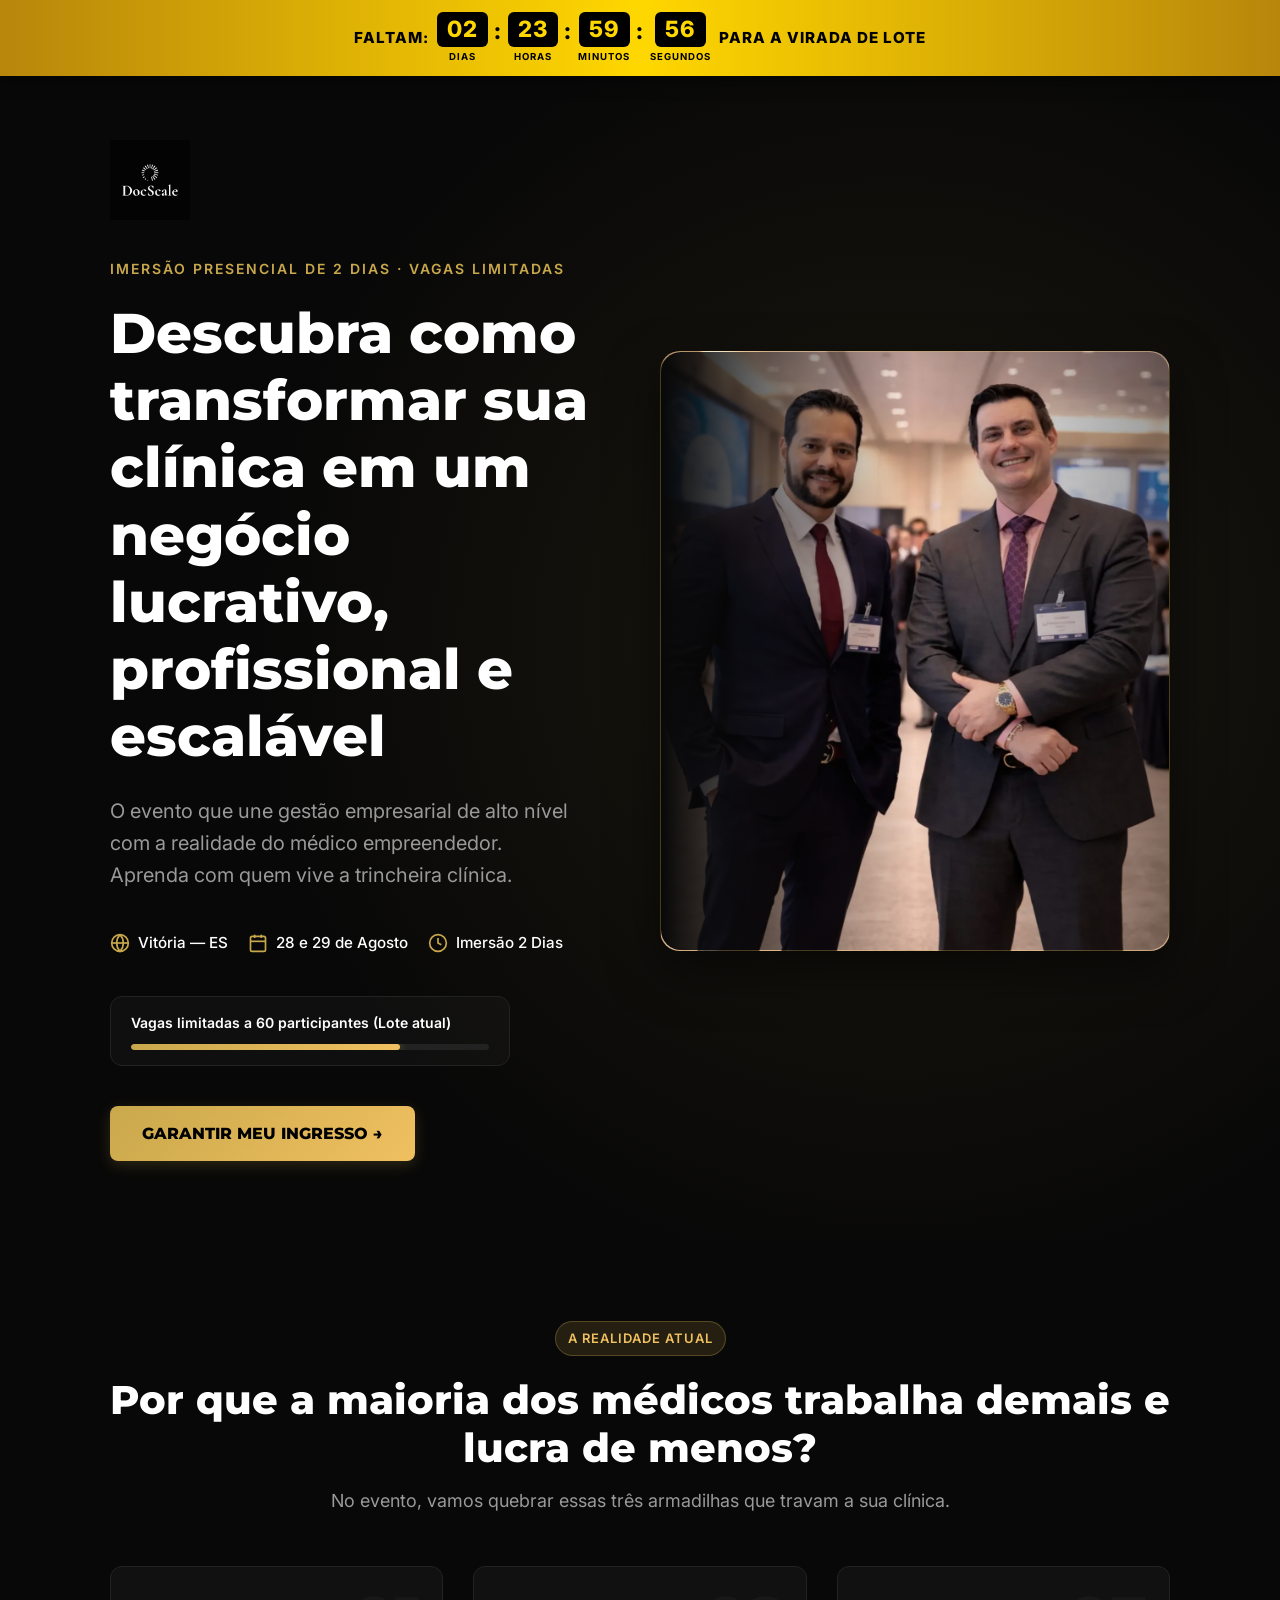
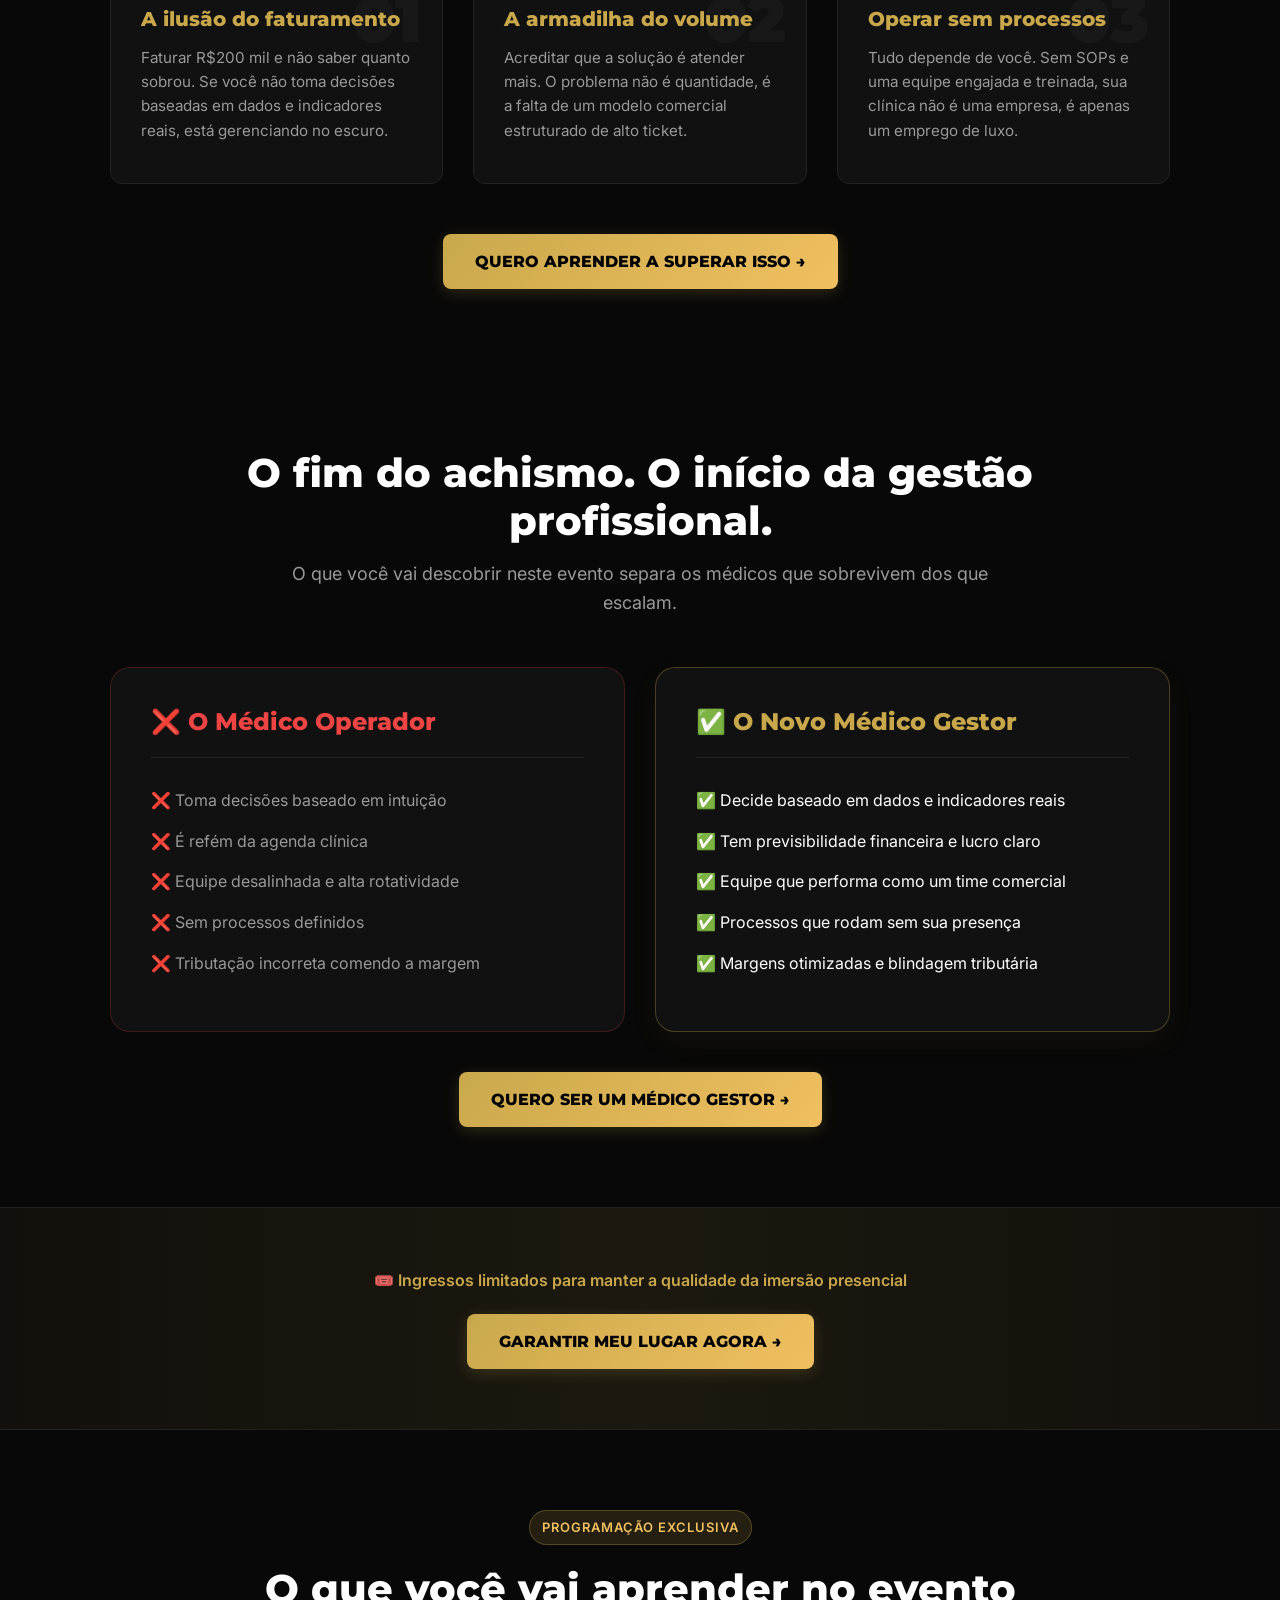
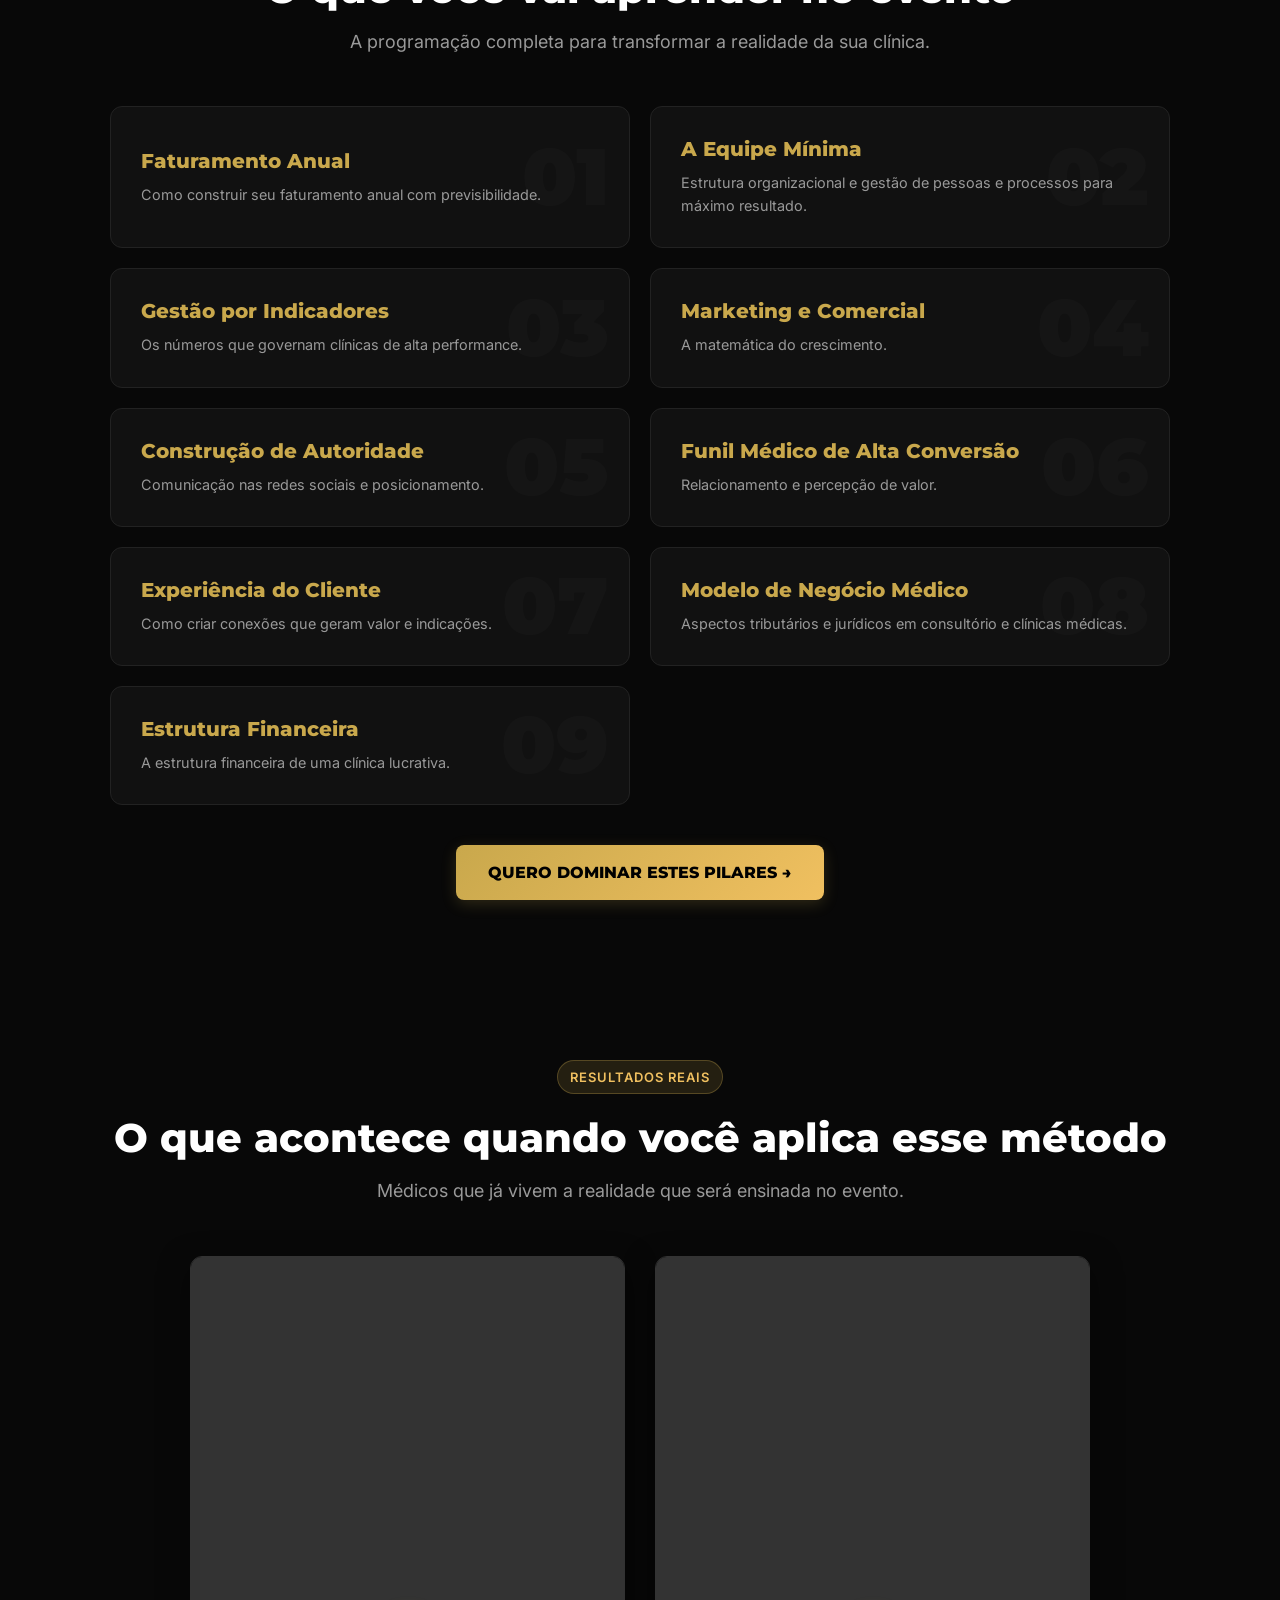
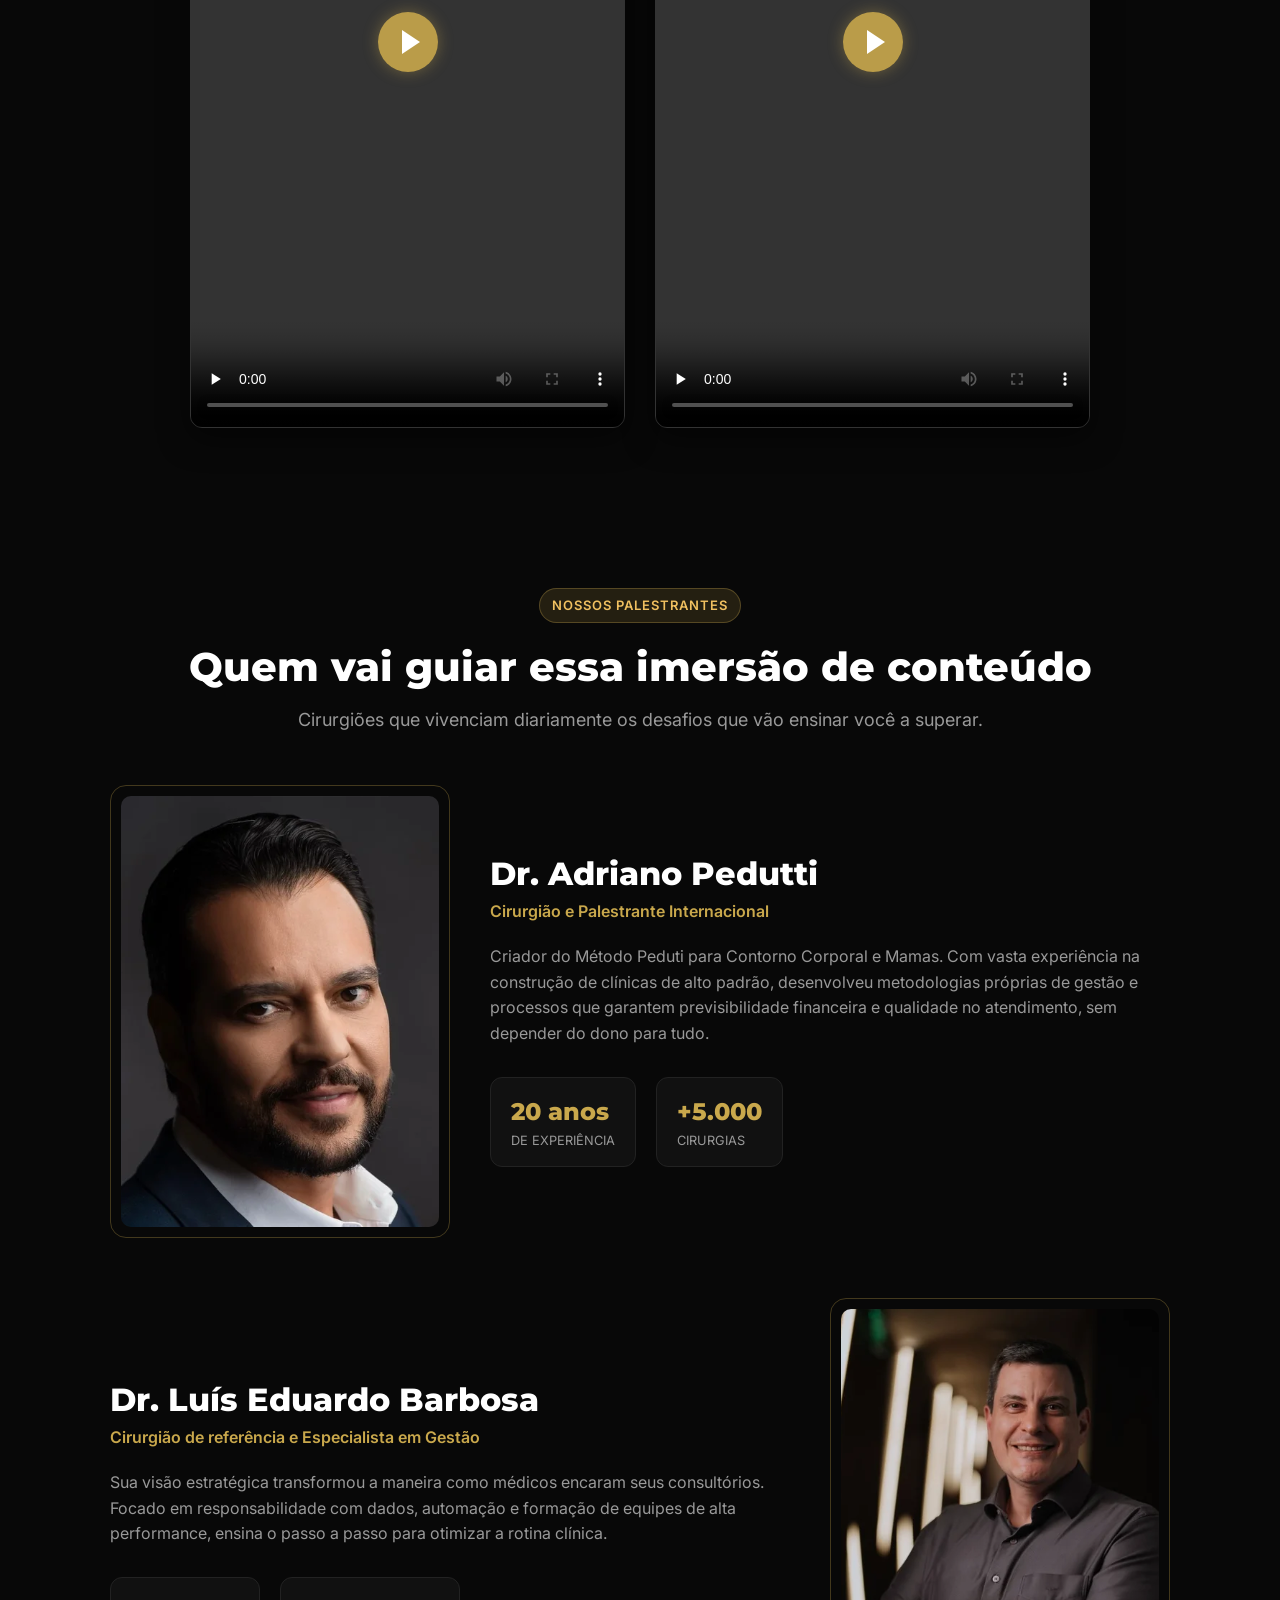
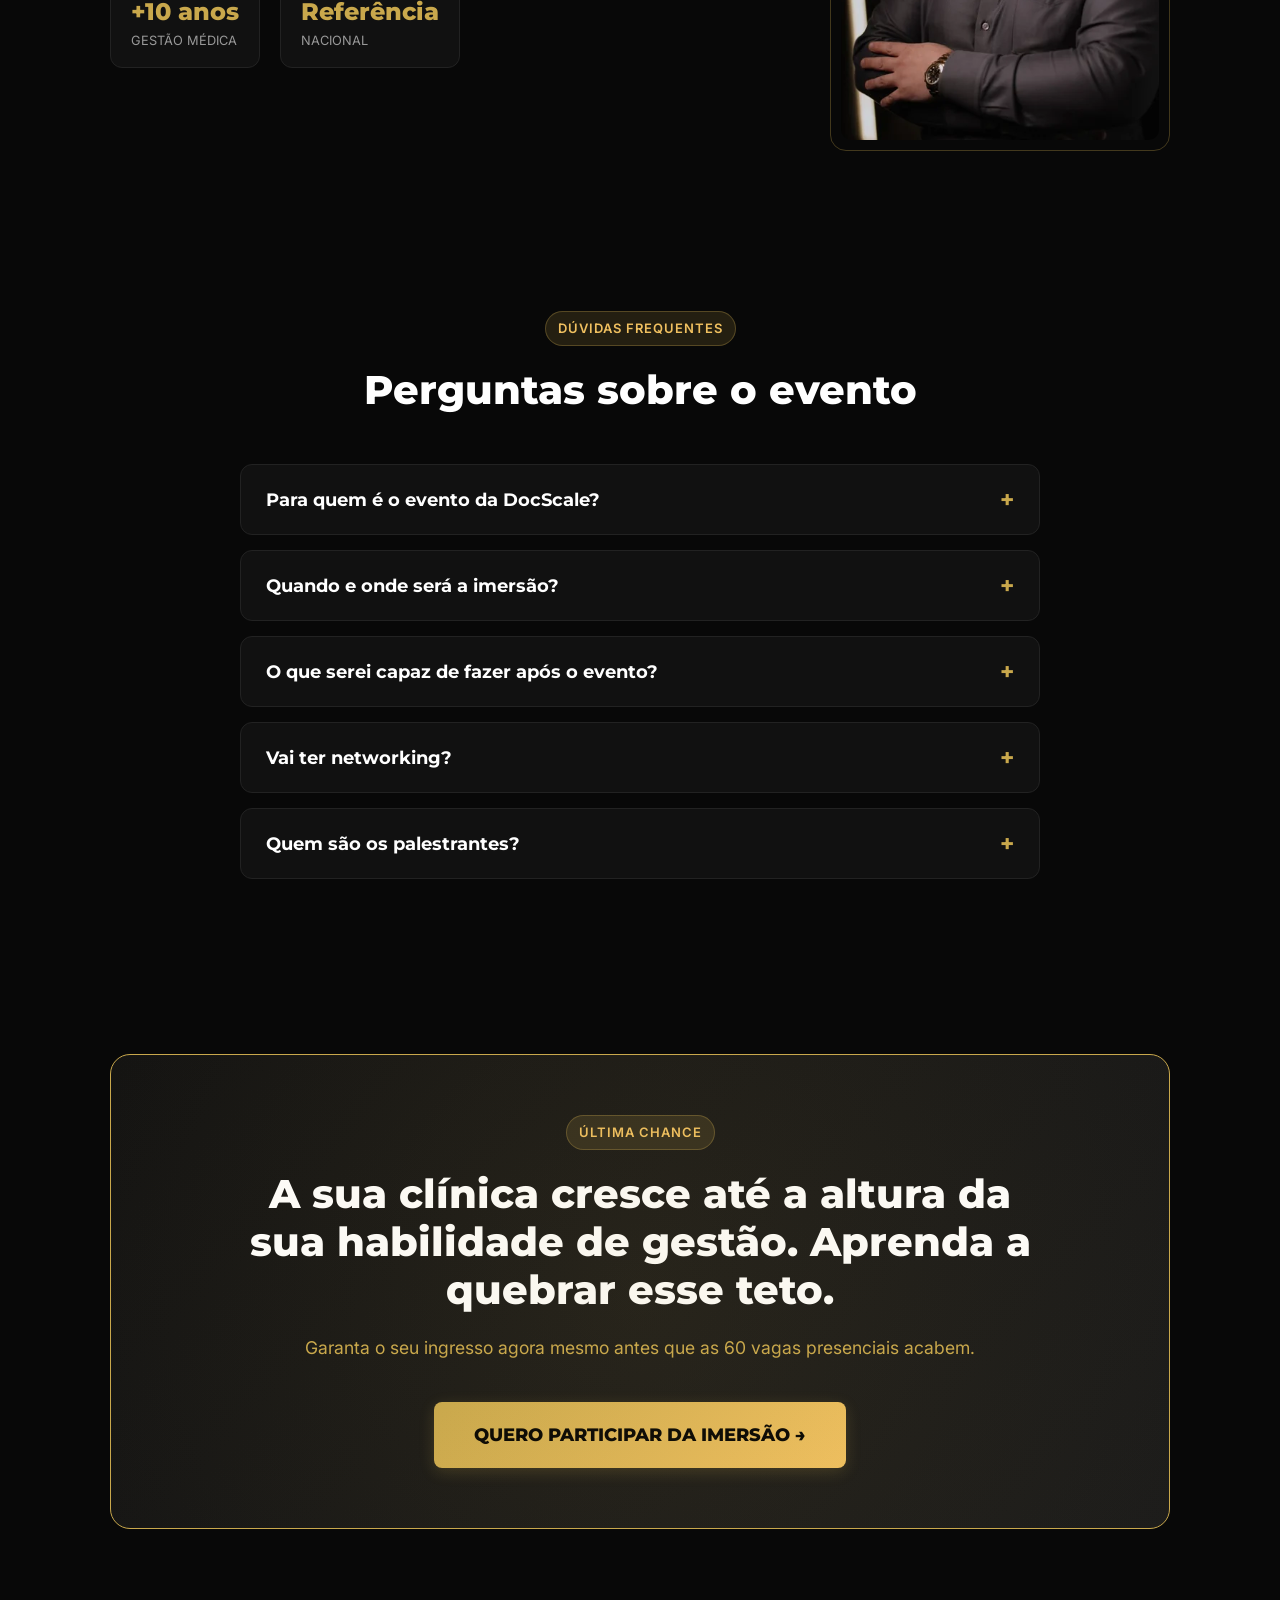
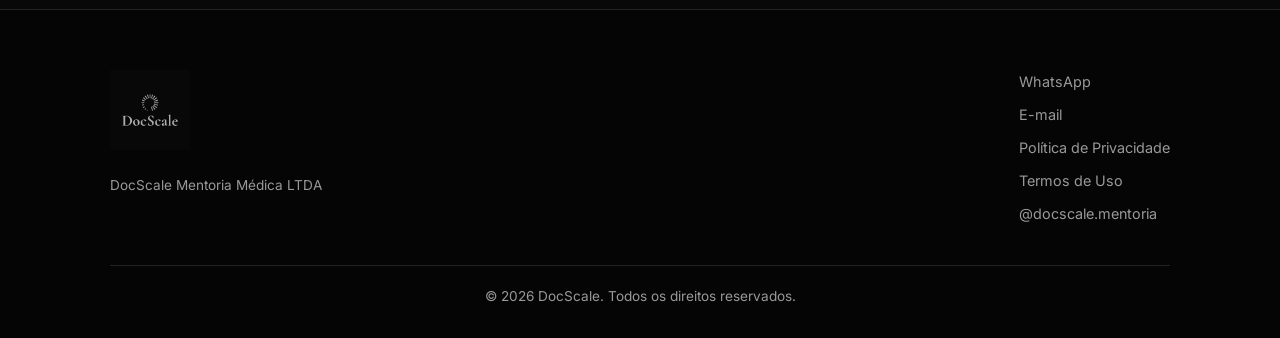
==== index.html @ 78078115 "perf: otimizacoes de performance PageSpeed (WebP, inline critical CSS, lazy loading GTM/Pixel, compo" ====
<!DOCTYPE html>
<html lang="pt-BR">
<head>
    <meta charset="UTF-8">
    <meta name="viewport" content="width=device-width, initial-scale=1.0">
    <title>DocScale | O Novo Médico Gestor</title>
    <meta name="description" content="Imersão Presencial de 2 Dias para Médicos em Vitória-ES. Transforme sua clínica em um negócio lucrativo, profissional e escalável.">
    
    <!-- Preconnect to Font Servers -->
    <link rel="preconnect" href="https://fonts.googleapis.com">
    <link rel="preconnect" href="https://fonts.gstatic.com" crossorigin>
    
    <!-- Async Google Fonts Loading -->
    <link rel="preload" href="https://fonts.googleapis.com/css2?family=Inter:wght@400;500;600&family=Montserrat:wght@700;800;900&display=swap" as="style" onload="this.onload=null;this.rel='stylesheet'">
    <noscript>
        <link href="https://fonts.googleapis.com/css2?family=Inter:wght@400;500;600&family=Montserrat:wght@700;800;900&display=swap" rel="stylesheet">
    </noscript>

    <!-- Inline Critical CSS (Above-the-Fold) -->
    <style id="critical-css">
    :root {
        --bg-dark: #080808;
        --bg-card: #111111;
        --gold-primary: #C9A84C;
        --gold-light: #F0C060;
        --gold-gradient: linear-gradient(135deg, #C9A84C 0%, #F0C060 100%);
        --gold-rgba-15: rgba(201, 168, 76, 0.15);
        --gold-rgba-30: rgba(201, 168, 76, 0.3);
        --text-white: #FFFFFF;
        --text-muted: #999999;
        --color-green: #22C55E;
        --color-red: #EF4444;
        --border-radius-btn: 8px;
        --border-radius-card: 12px;
        --border-radius-section: 20px;
        --font-heading: 'Montserrat', sans-serif;
        --font-body: 'Inter', sans-serif;
    }
    * {
        margin: 0;
        padding: 0;
        box-sizing: border-box;
    }
    html {
        scroll-behavior: smooth;
        font-size: 16px;
    }
    body {
        background-color: var(--bg-dark);
        color: var(--text-white);
        font-family: var(--font-body);
        line-height: 1.6;
        overflow-x: hidden;
        position: relative;
        padding-top: 40px;
    }
    .top-banner {
        position: fixed;
        top: 0;
        left: 0;
        width: 100%;
        background: linear-gradient(90deg, #b8860b, #ffd700, #b8860b);
        color: #000;
        padding: 12px 15px;
        font-size: 0.95rem;
        font-weight: 800;
        text-transform: uppercase;
        letter-spacing: 1px;
        z-index: 1000;
        box-shadow: 0 4px 15px rgba(0,0,0,0.5);
        display: flex;
        justify-content: center;
        align-items: center;
        gap: 8px;
    }
    .top-banner span.cd-colon {
        background: transparent;
        color: #000;
        padding: 0;
        font-size: 1.4rem;
        font-weight: 800;
        margin-bottom: 14px;
    }
    .countdown-blocks {
        display: flex;
        flex-direction: row;
        align-items: center;
        justify-content: center;
        gap: 6px;
    }
    .cd-block {
        display: flex;
        flex-direction: column;
        align-items: center;
    }
    .cd-number {
        background: #000;
        color: #ffd700;
        padding: 4px 10px;
        border-radius: 6px;
        font-size: 1.4rem;
        font-weight: 800;
        min-width: 45px;
        text-align: center;
        line-height: 1.2;
    }
    .cd-label {
        font-size: 0.6rem;
        font-weight: 700;
        color: #000;
        margin-top: 2px;
        text-transform: uppercase;
    }
    @media (max-width: 768px) {
        .top-banner {
            flex-direction: row;
            padding: 6px 10px;
            gap: 8px;
        }
        .top-banner .banner-text {
            font-size: 0.75rem;
        }
        .countdown-blocks {
            gap: 4px;
        }
        .cd-number {
            font-size: 1rem;
            padding: 2px 5px;
            min-width: 30px;
            border-radius: 4px;
        }
        .cd-label {
            font-size: 0.45rem;
            margin-top: 1px;
        }
        .top-banner span.cd-colon {
            font-size: 1rem;
            margin-bottom: 8px;
        }
    }
    h1, h2, h3, h4, h5, h6 {
        font-family: var(--font-heading);
        font-weight: 800;
        line-height: 1.2;
    }
    .container {
        max-width: 1100px;
        margin: 0 auto;
        padding: 0 20px;
    }
    section {
        padding: 80px 0;
    }
    @media (max-width: 768px) {
        section {
            padding: 60px 0;
        }
    }
    .cta-button {
        background: var(--gold-gradient);
        color: #000;
        font-family: var(--font-heading);
        font-weight: 800;
        text-transform: uppercase;
        padding: 18px 32px;
        border: none;
        border-radius: var(--border-radius-btn);
        font-size: 1rem;
        cursor: pointer;
        transition: transform 0.3s ease, box-shadow 0.3s ease;
        display: inline-block;
        text-decoration: none;
        box-shadow: 0 4px 15px rgba(201, 168, 76, 0.2);
    }
    .cta-button:hover {
        transform: translateY(-2px);
        box-shadow: 0 8px 25px rgba(201, 168, 76, 0.4);
    }
    .hero-section {
        min-height: 100vh;
        display: flex;
        align-items: center;
        position: relative;
        overflow: hidden;
        padding-top: 100px;
    }
    .hero-section::before {
        content: '';
        position: absolute;
        top: 0; left: 0; width: 100%; height: 100%;
        background: radial-gradient(circle at 70% 50%, rgba(201,168,76,0.1) 0%, transparent 60%);
        z-index: 1;
        pointer-events: none;
    }
    .hero-container {
        display: grid;
        grid-template-columns: 1fr 1fr;
        gap: 40px;
        align-items: center;
        position: relative;
        z-index: 2;
    }
    .logo-img {
        height: auto;
        max-height: 80px;
        width: auto;
        max-width: 250px;
        margin-bottom: 30px;
        mix-blend-mode: screen;
    }
    .eyebrow {
        color: var(--gold-primary);
        font-weight: 600;
        text-transform: uppercase;
        letter-spacing: 2px;
        font-size: 0.875rem;
        margin-bottom: 20px;
    }
    .headline {
        font-size: 3.5rem;
        margin-bottom: 25px;
    }
    .hero-content .subtitle {
        font-size: 1.25rem;
        color: var(--text-muted);
        margin-bottom: 40px;
        max-width: 90%;
    }
    .meta-items {
        display: flex;
        flex-wrap: wrap;
        gap: 20px;
        margin-bottom: 40px;
    }
    .meta-item {
        display: flex;
        align-items: center;
        gap: 8px;
        font-weight: 500;
        font-size: 0.95rem;
    }
    .meta-icon {
        width: 20px;
        height: 20px;
        color: var(--gold-primary);
    }
    .progress-container {
        background: rgba(255,255,255,0.03);
        border: 1px solid #222;
        padding: 15px 20px;
        border-radius: var(--border-radius-card);
        margin-bottom: 40px;
        max-width: 400px;
    }
    .progress-text {
        font-size: 0.875rem;
        font-weight: 600;
        margin-bottom: 10px;
    }
    .progress-bar-bg {
        background: #222;
        height: 6px;
        border-radius: 3px;
        overflow: hidden;
    }
    .progress-bar-fill {
        height: 100%;
        background: var(--gold-gradient);
        border-radius: 3px;
        box-shadow: 0 0 10px rgba(201,168,76,0.5);
        transform-origin: left;
        animation: fillProgress 1.5s cubic-bezier(0.1, 1, 0.1, 1) forwards;
    }
    @keyframes fillProgress {
        from { transform: scaleX(0); }
        to { transform: scaleX(1); }
    }
    .hero-image-area {
        background-position: center 10%;
        background-size: cover;
        background-repeat: no-repeat;
        border-radius: var(--border-radius-section);
        height: 600px;
        position: relative;
        border: 1px solid var(--gold-rgba-30);
        box-shadow: 0 20px 50px rgba(0,0,0,0.5);
    }
    @media (max-width: 768px) {
        .hero-image-area {
            background-image: url('hero-mobile.webp');
        }
    }
    @media (min-width: 769px) {
        .hero-image-area {
            background-image: url('hero-desktop.webp');
        }
    }
    .hero-image-area::after {
        content: '';
        position: absolute;
        inset: 0;
        background: linear-gradient(to right, var(--bg-dark) 0%, transparent 50%, rgba(0,0,0,0.4) 100%);
        border-radius: var(--border-radius-section);
    }
    @media (max-width: 992px) {
        .hero-container {
            grid-template-columns: 1fr;
        }
        .headline { font-size: 2.5rem; }
        .hero-image-area {
            height: 400px;
            order: -1;
            margin-bottom: 30px;
        }
        .hero-image-area::after {
            background: linear-gradient(to top, var(--bg-dark) 0%, transparent 100%);
        }
    }
    @media (max-width: 768px) {
        .hero-section {
            padding-top: 70px;
        }
        .headline { font-size: 2rem; }
        .hero-content .subtitle { font-size: 1.05rem; }
        .hero-image-area {
            height: 280px;
            margin-bottom: 20px;
        }
        .meta-items {
            flex-direction: column;
            gap: 12px;
            margin-bottom: 30px;
        }
    }
    </style>

    <!-- Async Non-Critical CSS Loading -->
    <link rel="preload" href="style.css?v=21" as="style" onload="this.onload=null;this.rel='stylesheet'">
    <noscript>
        <link rel="stylesheet" href="style.css?v=21">
    </noscript>

    <!-- Lazy Loaded Third-Party Analytics (GTM & Meta Pixel) -->
    <script>
    (function() {
        var initialized = false;
        function initAnalytics() {
            if (initialized) return;
            initialized = true;
            
            // Google Tag Manager
            (function(w,d,s,l,i){w[l]=w[l]||[];w[l].push({'gtm.start':
            new Date().getTime(),event:'gtm.js'});var f=d.getElementsByTagName(s)[0],
            j=d.createElement(s),dl=l!='dataLayer'?'&l='+l:'';j.async=true;j.src=
            'https://www.googletagmanager.com/gtm.js?id='+i+dl;f.parentNode.insertBefore(j,f);
            })(window,document,'script','dataLayer','GTM-WZ6P4TML');

            // Meta Pixel Code
            !function(f,b,e,v,n,t,s)
            {if(f.fbq)return;n=f.fbq=function(){n.callMethod?
            n.callMethod.apply(n,arguments):n.queue.push(arguments)};
            if(!f._fbq)f._fbq=n;n.push=n;n.loaded=!0;n.version='2.0';
            n.queue=[];t=b.createElement(e);t.async=!0;
            t.src=v;s=b.getElementsByTagName(e)[0];
            s.parentNode.insertBefore(t,s)}(window, document,'script',
            'https://connect.facebook.net/en_US/fbevents.js');
            fbq('init', '1120944751111227');
            fbq('track', 'PageView');
        }

        // Initialize GTM and Pixel after 2.5s or on first user interaction (scroll, click, touch, keydown, mousemove)
        var timer = setTimeout(initAnalytics, 2500);
        var triggerEvents = ['mouseover', 'keydown', 'touchstart', 'scroll', 'click'];
        triggerEvents.forEach(function(event) {
            window.addEventListener(event, function() {
                clearTimeout(timer);
                initAnalytics();
            }, { once: true, passive: true });
        });
    })();
    </script>
</head>
<body>
    <!-- Google Tag Manager (noscript) -->
    <noscript><iframe src="https://www.googletagmanager.com/ns.html?id=GTM-WZ6P4TML"
    height="0" width="0" style="display:none;visibility:hidden"></iframe></noscript>
    <!-- End Google Tag Manager (noscript) -->
    <!-- Top Countdown Banner -->
    <div class="top-banner" id="batch-countdown">
        <span class="banner-text">FALTAM:</span>
        <div class="countdown-blocks">
            <div class="cd-block">
                <div class="cd-number" id="cd-days">--</div>
                <div class="cd-label">DIAS</div>
            </div>
            <span class="cd-colon">:</span>
            <div class="cd-block">
                <div class="cd-number" id="cd-hours">--</div>
                <div class="cd-label">HORAS</div>
            </div>
            <span class="cd-colon">:</span>
            <div class="cd-block">
                <div class="cd-number" id="cd-minutes">--</div>
                <div class="cd-label">MINUTOS</div>
            </div>
            <span class="cd-colon">:</span>
            <div class="cd-block">
                <div class="cd-number" id="cd-seconds">--</div>
                <div class="cd-label">SEGUNDOS</div>
            </div>
        </div>
        <span class="banner-text">PARA A VIRADA DE LOTE</span>
    </div>



    <!-- Modal de Captura de Lead -->
    <div id="lead-modal" class="modal-overlay">
        <div class="modal-content">
            <button class="modal-close" aria-label="Fechar modal">&times;</button>
            <h3 class="modal-title">Garanta seu Ingresso</h3>
            <form id="lead-form" class="modal-form gtm-lead-form">
                <div class="form-group">
                    <input type="text" id="name" placeholder="Nome completo" required>
                </div>
                <div class="form-group">
                    <input type="email" id="email" placeholder="E-mail" required>
                </div>
                <div class="form-group">
                    <input type="tel" id="whatsapp" placeholder="WhatsApp" required>
                </div>
                <div class="form-group">
                    <input type="text" id="specialty" placeholder="Especialidade médica" required>
                </div>
                <div class="form-group">
                    <select id="revenue" required>
                        <option value="" disabled selected>Faturamento mensal da clínica</option>
                        <option value="Ate 50k">Até R$ 50.000</option>
                        <option value="50k a 100k">De R$ 50.000 a R$ 100.000</option>
                        <option value="100k a 200k">De R$ 100.000 a R$ 200.000</option>
                        <option value="Acima de 200k">Acima de R$ 200.000</option>
                    </select>
                </div>
                <button type="submit" class="cta-button submit-btn">CONCLUIR INSCRIÇÃO</button>
                <p class="privacy-text">🔒 Seus dados são protegidos</p>
            </form>
        </div>
    </div>

    <!-- SEÇÃO 1 — HERO -->
    <section class="hero-section">
        <div class="container hero-container">
            <div class="hero-content fade-up">
                <img src="logo.webp" alt="DocScale Logo" class="logo-img" width="250" height="80">
                <div class="eyebrow">Imersão Presencial de 2 Dias &middot; Vagas Limitadas</div>
                <h1 class="headline">Descubra como transformar sua clínica em um negócio lucrativo, profissional e escalável</h1>
                <p class="subtitle">O evento que une gestão empresarial de alto nível com a realidade do médico empreendedor. Aprenda com quem vive a trincheira clínica.</p>
                
                <div class="meta-items">
                    <div class="meta-item">
                        <svg class="meta-icon" viewBox="0 0 24 24" fill="none" stroke="currentColor" stroke-width="2"><circle cx="12" cy="12" r="10"/><path d="M12 2a14.5 14.5 0 0 0 0 20 14.5 14.5 0 0 0 0-20"/><path d="M2 12h20"/></svg>
                        Vitória — ES
                    </div>
                    <div class="meta-item">
                        <svg class="meta-icon" viewBox="0 0 24 24" fill="none" stroke="currentColor" stroke-width="2"><rect x="3" y="4" width="18" height="18" rx="2" ry="2"/><line x1="16" y1="2" x2="16" y2="6"/><line x1="8" y1="2" x2="8" y2="6"/><line x1="3" y1="10" x2="21" y2="10"/></svg>
                        28 e 29 de Agosto
                    </div>
                    <div class="meta-item">
                        <svg class="meta-icon" viewBox="0 0 24 24" fill="none" stroke="currentColor" stroke-width="2"><circle cx="12" cy="12" r="10"/><polyline points="12 6 12 12 16 14"/></svg>
                        Imersão 2 Dias
                    </div>
                </div>

                <div class="progress-container">
                    <div class="progress-text">Vagas limitadas a 60 participantes (Lote atual)</div>
                    <div class="progress-bar-bg">
                        <div class="progress-bar-fill" style="width: 75%;"></div>
                    </div>
                </div>

                <button class="cta-button open-modal">GARANTIR MEU INGRESSO &rarr;</button>
            </div>
            <div class="hero-image-area"></div>
        </div>
    </section>

    <!-- SEÇÃO 2 — O PROBLEMA -->
    <section class="problems-section">
        <div class="container fade-up">
            <div class="section-header">
                <span class="tag">A Realidade Atual</span>
                <h2 class="section-title">Por que a maioria dos médicos trabalha demais e lucra de menos?</h2>
                <p class="section-subtitle">No evento, vamos quebrar essas três armadilhas que travam a sua clínica.</p>
            </div>
            
            <div class="problems-grid">
                <div class="problem-card">
                    <div class="card-number">01</div>
                    <h3 class="card-title">A ilusão do faturamento</h3>
                    <p class="card-desc">Faturar R$200 mil e não saber quanto sobrou. Se você não toma decisões baseadas em dados e indicadores reais, está gerenciando no escuro.</p>
                </div>
                <div class="problem-card">
                    <div class="card-number">02</div>
                    <h3 class="card-title">A armadilha do volume</h3>
                    <p class="card-desc">Acreditar que a solução é atender mais. O problema não é quantidade, é a falta de um modelo comercial estruturado de alto ticket.</p>
                </div>
                <div class="problem-card">
                    <div class="card-number">03</div>
                    <h3 class="card-title">Operar sem processos</h3>
                    <p class="card-desc">Tudo depende de você. Sem SOPs e uma equipe engajada e treinada, sua clínica não é uma empresa, é apenas um emprego de luxo.</p>
                </div>
            </div>
            
            <div class="center-btn">
                <button class="cta-button open-modal">QUERO APRENDER A SUPERAR ISSO &rarr;</button>
            </div>
        </div>
    </section>

    <!-- SEÇÃO 3 — COMPARATIVO -->
    <section class="comparison-section">
        <div class="container fade-up">
            <div class="section-header">
                <h2 class="section-title">O fim do achismo. O início da gestão profissional.</h2>
                <p class="section-subtitle">O que você vai descobrir neste evento separa os médicos que sobrevivem dos que escalam.</p>
            </div>
            
            <div class="comparison-grid">
                <div class="comparison-col red-col">
                    <h3 class="col-title">❌ O Médico Operador</h3>
                    <ul class="col-list">
                        <li>❌ Toma decisões baseado em intuição</li>
                        <li>❌ É refém da agenda clínica</li>
                        <li>❌ Equipe desalinhada e alta rotatividade</li>
                        <li>❌ Sem processos definidos</li>
                        <li>❌ Tributação incorreta comendo a margem</li>
                    </ul>
                </div>
                
                <div class="comparison-col gold-col">
                    <h3 class="col-title">✅ O Novo Médico Gestor</h3>
                    <ul class="col-list">
                        <li>✅ Decide baseado em dados e indicadores reais</li>
                        <li>✅ Tem previsibilidade financeira e lucro claro</li>
                        <li>✅ Equipe que performa como um time comercial</li>
                        <li>✅ Processos que rodam sem sua presença</li>
                        <li>✅ Margens otimizadas e blindagem tributária</li>
                    </ul>
                </div>
            </div>
            
            <div class="center-btn mt-40">
                <button class="cta-button open-modal">QUERO SER UM MÉDICO GESTOR &rarr;</button>
            </div>
        </div>
    </section>

    <!-- CTA INTERMEDIÁRIO -->
    <section class="intermediate-cta">
        <div class="container text-center fade-up">
            <p class="cta-guarantee">🎟️ Ingressos limitados para manter a qualidade da imersão presencial</p>
            <button class="cta-button open-modal">GARANTIR MEU LUGAR AGORA &rarr;</button>
        </div>
    </section>

    <!-- SEÇÃO 4 — O QUE VOCÊ VAI APRENDER -->
    <section class="modules-section">
        <div class="container fade-up">
            <div class="section-header">
                <span class="tag">Programação Exclusiva</span>
                <h2 class="section-title">O que você vai aprender no evento</h2>
                <p class="section-subtitle">A programação completa para transformar a realidade da sua clínica.</p>
            </div>
            
            <div class="modules-grid">
                <div class="module-card">
                    <div class="mod-number">01</div>
                    <h3 class="mod-title">Faturamento Anual</h3>
                    <p class="mod-desc">Como construir seu faturamento anual com previsibilidade.</p>
                </div>
                <div class="module-card">
                    <div class="mod-number">02</div>
                    <h3 class="mod-title">A Equipe Mínima</h3>
                    <p class="mod-desc">Estrutura organizacional e gestão de pessoas e processos para máximo resultado.</p>
                </div>
                <div class="module-card">
                    <div class="mod-number">03</div>
                    <h3 class="mod-title">Gestão por Indicadores</h3>
                    <p class="mod-desc">Os números que governam clínicas de alta performance.</p>
                </div>
                <div class="module-card">
                    <div class="mod-number">04</div>
                    <h3 class="mod-title">Marketing e Comercial</h3>
                    <p class="mod-desc">A matemática do crescimento.</p>
                </div>
                <div class="module-card">
                    <div class="mod-number">05</div>
                    <h3 class="mod-title">Construção de Autoridade</h3>
                    <p class="mod-desc">Comunicação nas redes sociais e posicionamento.</p>
                </div>
                <div class="module-card">
                    <div class="mod-number">06</div>
                    <h3 class="mod-title">Funil Médico de Alta Conversão</h3>
                    <p class="mod-desc">Relacionamento e percepção de valor.</p>
                </div>
                <div class="module-card">
                    <div class="mod-number">07</div>
                    <h3 class="mod-title">Experiência do Cliente</h3>
                    <p class="mod-desc">Como criar conexões que geram valor e indicações.</p>
                </div>
                <div class="module-card">
                    <div class="mod-number">08</div>
                    <h3 class="mod-title">Modelo de Negócio Médico</h3>
                    <p class="mod-desc">Aspectos tributários e jurídicos em consultório e clínicas médicas.</p>
                </div>
                <div class="module-card">
                    <div class="mod-number">09</div>
                    <h3 class="mod-title">Estrutura Financeira</h3>
                    <p class="mod-desc">A estrutura financeira de uma clínica lucrativa.</p>
                </div>
            </div>
            
            <div class="center-btn mt-40">
                <button class="cta-button open-modal">QUERO DOMINAR ESTES PILARES &rarr;</button>
            </div>
        </div>
    </section>

    <!-- SEÇÃO 5 — PROVA SOCIAL -->
    <section class="testimonials" id="depoimentos">
        <div class="container">
            <div class="section-header">
                <span class="tag">Resultados Reais</span>
                <h2 class="section-title">O que acontece quando você aplica esse método</h2>
                <p class="section-subtitle">Médicos que já vivem a realidade que será ensinada no evento.</p>
            </div>
            
            <div class="testimonials-grid prints-grid">
                <div class="print-card">
                    <div class="video-wrapper">
                        <video src="depoimentos.MOV#t=0.001" controls playsinline preload="none" class="print-img video-test"></video>
                        <div class="custom-play-btn"><div class="play-icon"></div></div>
                    </div>
                </div>
                <div class="print-card">
                    <div class="video-wrapper">
                        <video src="depoimentos2.MOV#t=0.001" controls playsinline preload="none" class="print-img video-test"></video>
                        <div class="custom-play-btn"><div class="play-icon"></div></div>
                    </div>
                </div>
            </div>
        </div>
    </section>

    <!-- SEÇÃO 6 — SOBRE OS PALESTRANTES -->
    <section class="mentors-section">
        <div class="container fade-up">
            <div class="section-header">
                <span class="tag">Nossos Palestrantes</span>
                <h2 class="section-title">Quem vai guiar essa imersão de conteúdo</h2>
                <p class="section-subtitle">Cirurgiões que vivenciam diariamente os desafios que vão ensinar você a superar.</p>
            </div>
            
            <div class="mentors-container">
                <div class="mentor-row">
                    <div class="mentor-photo-wrapper">
                        <div class="mentor-photo photo-1"></div>
                    </div>
                    <div class="mentor-info">
                        <h3 class="mentor-name">Dr. Adriano Pedutti</h3>
                        <p class="mentor-title-role">Cirurgião e Palestrante Internacional</p>
                        <p class="mentor-bio">Criador do Método Peduti para Contorno Corporal e Mamas. Com vasta experiência na construção de clínicas de alto padrão, desenvolveu metodologias próprias de gestão e processos que garantem previsibilidade financeira e qualidade no atendimento, sem depender do dono para tudo.</p>
                        <div class="mentor-stats">
                            <div class="stat-card">
                                <span class="stat-val">20 anos</span>
                                <span class="stat-label">de Experiência</span>
                            </div>
                            <div class="stat-card">
                                <span class="stat-val">+5.000</span>
                                <span class="stat-label">Cirurgias</span>
                            </div>
                        </div>
                    </div>
                </div>

                <div class="mentor-row reverse-row">
                    <div class="mentor-photo-wrapper">
                        <div class="mentor-photo photo-2"></div>
                    </div>
                    <div class="mentor-info">
                        <h3 class="mentor-name">Dr. Luís Eduardo Barbosa</h3>
                        <p class="mentor-title-role">Cirurgião de referência e Especialista em Gestão</p>
                        <p class="mentor-bio">Sua visão estratégica transformou a maneira como médicos encaram seus consultórios. Focado em responsabilidade com dados, automação e formação de equipes de alta performance, ensina o passo a passo para otimizar a rotina clínica.</p>
                        <div class="mentor-stats">
                            <div class="stat-card">
                                <span class="stat-val">+10 anos</span>
                                <span class="stat-label">Gestão Médica</span>
                            </div>
                            <div class="stat-card">
                                <span class="stat-val">Referência</span>
                                <span class="stat-label">Nacional</span>
                            </div>
                        </div>
                    </div>
                </div>
            </div>
        </div>
    </section>

    <!-- SEÇÃO 7 — FAQ -->
    <section class="faq-section">
        <div class="container fade-up">
            <div class="section-header">
                <span class="tag">Dúvidas Frequentes</span>
                <h2 class="section-title">Perguntas sobre o evento</h2>
            </div>
            
            <div class="faq-accordion">
                <div class="faq-item">
                    <button class="faq-question">
                        Para quem é o evento da DocScale?
                        <span class="faq-icon">+</span>
                    </button>
                    <div class="faq-answer">
                        <p>Para médicos com 35+ anos que possuem consultório ou clínica própria e querem melhorar faturamento, aumentar ticket, ter mais tempo de qualidade e escalar.</p>
                    </div>
                </div>
                <div class="faq-item">
                    <button class="faq-question">
                        Quando e onde será a imersão?
                        <span class="faq-icon">+</span>
                    </button>
                    <div class="faq-answer">
                        <p>A imersão será realizada presencialmente nos dias 28 e 29 de Agosto de 2026 (sexta-feira e sábado), na cidade de Vitória — ES.</p>
                    </div>
                </div>
                <div class="faq-item">
                    <button class="faq-question">
                        O que serei capaz de fazer após o evento?
                        <span class="faq-icon">+</span>
                    </button>
                    <div class="faq-answer">
                        <p>Você entenderá como aplicar o foco em gestão completa, dominando os 5 pilares fundamentais (comercial, processos, pessoas, financeiro e tributário).</p>
                    </div>
                </div>
                <div class="faq-item">
                    <button class="faq-question">
                        Vai ter networking?
                        <span class="faq-icon">+</span>
                    </button>
                    <div class="faq-answer">
                        <p>Sim! "Comunidade como Força" é um dos nossos valores. Focamos em networking de alto nível, troca de experiências, união e suporte mútuo.</p>
                    </div>
                </div>
                <div class="faq-item">
                    <button class="faq-question">
                        Quem são os palestrantes?
                        <span class="faq-icon">+</span>
                    </button>
                    <div class="faq-answer">
                        <p>Dr. Adriano Pedutti e Dr. Luís Eduardo Barbosa, dois cirurgiões de referência nacional com clínicas consolidadas e muita experiência de trincheira.</p>
                    </div>
                </div>
            </div>
        </div>
    </section>

    <!-- SEÇÃO 8 — CTA FINAL -->
    <section class="final-cta-section">
        <div class="container fade-up">
            <div class="final-cta-card">
                <span class="tag">Última Chance</span>
                <h2 class="cta-title">A sua clínica cresce até a altura da sua habilidade de gestão. Aprenda a quebrar esse teto.</h2>
                <p class="cta-urgency">Garanta o seu ingresso agora mesmo antes que as 60 vagas presenciais acabem.</p>
                
                <button class="cta-button large-cta open-modal">QUERO PARTICIPAR DA IMERSÃO &rarr;</button>
            </div>
        </div>
    </section>

    <!-- SEÇÃO 9 — FOOTER -->
    <footer class="site-footer">
        <div class="container">
            <div class="footer-content">
                <div class="footer-brand">
                    <img src="logo.webp" alt="DocScale Logo" class="logo-img footer-logo" width="250" height="80">
                    <p class="company-data">DocScale Mentoria Médica LTDA</p>
                </div>
                <div class="footer-links">
                    <a href="https://wa.me/5511999999999" target="_blank">WhatsApp</a>
                    <a href="mailto:contato@docscale.com.br">E-mail</a>
                    <a href="#">Política de Privacidade</a>
                    <a href="#">Termos de Uso</a>
                    <a href="https://instagram.com/docscale.mentoria" target="_blank">@docscale.mentoria</a>
                </div>
            </div>
            
            <div class="footer-bottom">
                <p class="copyright">&copy; 2026 DocScale. Todos os direitos reservados.</p>
            </div>
        </div>
    </footer>

    <!-- Sticky CTA Mobile -->
    <div class="sticky-cta-mobile">
        <button class="cta-button open-modal">GARANTIR MEU INGRESSO</button>
    </div>

    <script src="script.js?v=21" defer></script>
</body>
</html>
---- style.css ----
:root {
    --bg-dark: #080808;
    --bg-card: #111111;
    --gold-primary: #C9A84C;
    --gold-light: #F0C060;
    --gold-gradient: linear-gradient(135deg, #C9A84C 0%, #F0C060 100%);
    --gold-rgba-15: rgba(201, 168, 76, 0.15);
    --gold-rgba-30: rgba(201, 168, 76, 0.3);
    --text-white: #FFFFFF;
    --text-muted: #999999;
    --color-green: #22C55E;
    --color-red: #EF4444;
    
    --border-radius-btn: 8px;
    --border-radius-card: 12px;
    --border-radius-section: 20px;
    
    --font-heading: 'Montserrat', sans-serif;
    --font-body: 'Inter', sans-serif;
}

* {
    margin: 0;
    padding: 0;
    box-sizing: border-box;
}

html {
    scroll-behavior: smooth;
    font-size: 16px;
}

body {
    background-color: var(--bg-dark);
    color: var(--text-white);
    font-family: var(--font-body);
    line-height: 1.6;
    overflow-x: hidden;
    position: relative;
    padding-top: 40px; /* Space for the top fixed banner */
}

/* ------------------------
   TOP BANNER
------------------------ */
.top-banner {
    position: fixed;
    top: 0;
    left: 0;
    width: 100%;
    background: linear-gradient(90deg, #b8860b, #ffd700, #b8860b);
    color: #000;
    padding: 12px 15px;
    font-size: 0.95rem;
    font-weight: 800;
    text-transform: uppercase;
    letter-spacing: 1px;
    z-index: 1000;
    box-shadow: 0 4px 15px rgba(0,0,0,0.5);
    display: flex;
    justify-content: center;
    align-items: center;
    gap: 8px;
}

.top-banner span.cd-colon {
    background: transparent;
    color: #000;
    padding: 0;
    font-size: 1.4rem;
    font-weight: 800;
    margin-bottom: 14px;
}

.countdown-blocks {
    display: flex;
    flex-direction: row;
    align-items: center;
    justify-content: center;
    gap: 6px;
}

.cd-block {
    display: flex;
    flex-direction: column;
    align-items: center;
}

.cd-number {
    background: #000;
    color: #ffd700;
    padding: 4px 10px;
    border-radius: 6px;
    font-size: 1.4rem;
    font-weight: 800;
    min-width: 45px;
    text-align: center;
    line-height: 1.2;
}

.cd-label {
    font-size: 0.6rem;
    font-weight: 700;
    color: #000;
    margin-top: 2px;
    text-transform: uppercase;
}

@media (max-width: 768px) {
    .top-banner {
        flex-direction: row;
        padding: 6px 10px;
        gap: 8px;
    }
    .top-banner .banner-text {
        font-size: 0.75rem;
    }
    .countdown-blocks {
        gap: 4px;
    }
    .cd-number {
        font-size: 1rem;
        padding: 2px 5px;
        min-width: 30px;
        border-radius: 4px;
    }
    .cd-label {
        font-size: 0.45rem;
        margin-top: 1px;
    }
    .top-banner span.cd-colon {
        font-size: 1rem;
        margin-bottom: 8px;
    }
}

h1, h2, h3, h4, h5, h6 {
    font-family: var(--font-heading);
    font-weight: 800;
    line-height: 1.2;
}

.container {
    max-width: 1100px;
    margin: 0 auto;
    padding: 0 20px;
}

section {
    padding: 80px 0;
}

@media (max-width: 768px) {
    section {
        padding: 60px 0;
    }
}

/* Typography & Utilities */
.text-center { text-align: center; }
.left-align { text-align: left; }
.mt-40 { margin-top: 40px; }

.tag {
    display: inline-block;
    background: var(--gold-rgba-15);
    border: 1px solid var(--gold-rgba-30);
    color: var(--gold-light);
    font-size: 13px;
    text-transform: uppercase;
    letter-spacing: 1px;
    padding: 6px 12px;
    border-radius: 20px;
    margin-bottom: 20px;
    font-weight: 600;
}

.section-title {
    font-size: 2.5rem;
    margin-bottom: 15px;
    color: var(--text-white);
}

.section-subtitle {
    font-size: 1.125rem;
    color: var(--text-muted);
    max-width: 700px;
    margin: 0 auto 50px;
}

.section-header {
    text-align: center;
    margin-bottom: 50px;
}

.section-header.left-align {
    text-align: left;
}

.section-header.left-align .section-subtitle {
    margin-left: 0;
}

@media (max-width: 768px) {
    .section-title {
        font-size: 2rem;
    }
}

/* Buttons */
.cta-button {
    background: var(--gold-gradient);
    color: #000;
    font-family: var(--font-heading);
    font-weight: 800;
    text-transform: uppercase;
    padding: 18px 32px;
    border: none;
    border-radius: var(--border-radius-btn);
    font-size: 1rem;
    cursor: pointer;
    transition: transform 0.3s ease, box-shadow 0.3s ease;
    display: inline-block;
    text-decoration: none;
    box-shadow: 0 4px 15px rgba(201, 168, 76, 0.2);
}

.cta-button:hover {
    transform: translateY(-2px);
    box-shadow: 0 8px 25px rgba(201, 168, 76, 0.4);
}

.large-cta {
    font-size: 1.125rem;
    padding: 22px 40px;
}

@media (max-width: 768px) {
    .large-cta {
        font-size: 1rem;
        padding: 18px 25px;
    }
}

.center-btn {
    text-align: center;
}

/* WhatsApp Flutuante */
.whatsapp-float {
    position: fixed;
    bottom: 30px;
    right: 30px;
    width: 60px;
    height: 60px;
    background-color: var(--color-green);
    color: white;
    border-radius: 50%;
    display: flex;
    align-items: center;
    justify-content: center;
    box-shadow: 0 4px 15px rgba(34, 197, 94, 0.4);
    z-index: 998;
    transition: transform 0.3s ease;
}

.whatsapp-float:hover {
    transform: scale(1.1);
}

.whatsapp-float svg {
    width: 32px;
    height: 32px;
}

/* Sticky CTA Mobile */
.sticky-cta-mobile {
    display: none;
    position: fixed;
    bottom: 0;
    left: 0;
    width: 100%;
    background: var(--bg-dark);
    padding: 15px 20px;
    border-top: 1px solid #222;
    z-index: 997;
}

.sticky-cta-mobile .cta-button {
    width: 100%;
    text-align: center;
    padding: 15px;
}

@media (max-width: 768px) {
    .sticky-cta-mobile {
        display: block;
    }
    .whatsapp-float {
        bottom: 90px;
        right: 20px;
    }
    body {
        padding-bottom: 70px;
    }
}

/* Modal */
.modal-overlay {
    position: fixed;
    top: 0;
    left: 0;
    width: 100%;
    height: 100%;
    background: rgba(0, 0, 0, 0.85);
    backdrop-filter: blur(5px);
    display: flex;
    align-items: center;
    justify-content: center;
    z-index: 1000;
    opacity: 0;
    visibility: hidden;
    transition: opacity 0.3s ease, visibility 0.3s ease;
}

.modal-overlay.active {
    opacity: 1;
    visibility: visible;
}

.modal-content {
    background: var(--bg-card);
    border: 1px solid var(--gold-rgba-30);
    border-radius: var(--border-radius-section);
    padding: 40px;
    width: 90%;
    max-width: 500px;
    position: relative;
    transform: translateY(20px);
    transition: transform 0.3s ease;
}

@media (max-width: 768px) {
    .modal-content {
        padding: 30px 20px;
    }
    .modal-title {
        font-size: 1.3rem;
    }
}

.modal-overlay.active .modal-content {
    transform: translateY(0);
}

.modal-close {
    position: absolute;
    top: 15px;
    right: 20px;
    background: none;
    border: none;
    color: var(--text-muted);
    font-size: 28px;
    cursor: pointer;
    transition: color 0.2s;
}

.modal-close:hover {
    color: var(--text-white);
}

.modal-title {
    font-size: 1.5rem;
    margin-bottom: 25px;
    text-align: center;
}

.form-group {
    margin-bottom: 15px;
}

.form-group input,
.form-group select {
    width: 100%;
    padding: 15px;
    background: #1a1a1a;
    border: 1px solid #333;
    border-radius: 8px;
    color: var(--text-white);
    font-family: var(--font-body);
    font-size: 1rem;
    transition: border-color 0.3s;
}

.form-group input:focus,
.form-group select:focus {
    outline: none;
    border-color: var(--gold-primary);
}

.form-group input.error,
.form-group select.error {
    border-color: var(--color-red);
}

.form-group select option {
    background: #1a1a1a;
    color: var(--text-white);
}

.submit-btn {
    width: 100%;
    margin-top: 10px;
}

.privacy-text {
    text-align: center;
    font-size: 0.875rem;
    color: var(--text-muted);
    margin-top: 15px;
}

/* Animations */
.fade-up {
    opacity: 0;
    transform: translateY(30px);
    transition: opacity 0.8s ease-out, transform 0.8s ease-out;
}

.fade-up.visible {
    opacity: 1;
    transform: translateY(0);
}

/* Hero Section */
.hero-section {
    min-height: 100vh;
    display: flex;
    align-items: center;
    position: relative;
    overflow: hidden;
    padding-top: 100px;
}

.hero-section::before {
    content: '';
    position: absolute;
    top: 0; left: 0; width: 100%; height: 100%;
    background: radial-gradient(circle at 70% 50%, rgba(201,168,76,0.1) 0%, transparent 60%);
    z-index: 1;
    pointer-events: none;
}

.hero-container {
    display: grid;
    grid-template-columns: 1fr 1fr;
    gap: 40px;
    align-items: center;
    position: relative;
    z-index: 2;
}

.logo-img {
    height: auto;
    max-height: 80px;
    width: auto;
    max-width: 250px;
    margin-bottom: 30px;
    mix-blend-mode: screen; /* Removes solid black background automatically */
}

.logo-dot {
    color: var(--gold-primary);
}

.eyebrow {
    color: var(--gold-primary);
    font-weight: 600;
    text-transform: uppercase;
    letter-spacing: 2px;
    font-size: 0.875rem;
    margin-bottom: 20px;
}

.headline {
    font-size: 3.5rem;
    margin-bottom: 25px;
}

.hero-content .subtitle {
    font-size: 1.25rem;
    color: var(--text-muted);
    margin-bottom: 40px;
    max-width: 90%;
}

.meta-items {
    display: flex;
    flex-wrap: wrap;
    gap: 20px;
    margin-bottom: 40px;
}

.meta-item {
    display: flex;
    align-items: center;
    gap: 8px;
    font-weight: 500;
    font-size: 0.95rem;
}

.meta-icon {
    width: 20px;
    height: 20px;
    color: var(--gold-primary);
}

.progress-container {
    background: rgba(255,255,255,0.03);
    border: 1px solid #222;
    padding: 15px 20px;
    border-radius: var(--border-radius-card);
    margin-bottom: 40px;
    max-width: 400px;
}

.progress-text {
    font-size: 0.875rem;
    font-weight: 600;
    margin-bottom: 10px;
}

.progress-bar-bg {
    background: #222;
    height: 6px;
    border-radius: 3px;
    overflow: hidden;
}

.progress-bar-fill {
    height: 100%;
    background: var(--gold-gradient);
    border-radius: 3px;
    box-shadow: 0 0 10px rgba(201,168,76,0.5);
    transform-origin: left;
    animation: fillProgress 1.5s cubic-bezier(0.1, 1, 0.1, 1) forwards;
}

@keyframes fillProgress {
    from { transform: scaleX(0); }
    to { transform: scaleX(1); }
}

.hero-image-area {
    background-position: center 10%;
    background-size: cover;
    background-repeat: no-repeat;
    border-radius: var(--border-radius-section);
    height: 600px;
    position: relative;
    border: 1px solid var(--gold-rgba-30);
    box-shadow: 0 20px 50px rgba(0,0,0,0.5);
}

@media (max-width: 768px) {
    .hero-image-area {
        background-image: url('hero-mobile.webp');
    }
}

@media (min-width: 769px) {
    .hero-image-area {
        background-image: url('hero-desktop.webp');
    }
}

.hero-image-area::after {
    content: '';
    position: absolute;
    inset: 0;
    background: linear-gradient(to right, var(--bg-dark) 0%, transparent 50%, rgba(0,0,0,0.4) 100%);
    border-radius: var(--border-radius-section);
}

@media (max-width: 992px) {
    .hero-container {
        grid-template-columns: 1fr;
    }
    .headline { font-size: 2.5rem; }
    .hero-image-area {
        height: 400px;
        order: -1;
        margin-bottom: 30px;
    }
    .hero-image-area::after {
        background: linear-gradient(to top, var(--bg-dark) 0%, transparent 100%);
    }
}

@media (max-width: 768px) {
    .hero-section {
        padding-top: 70px;
    }
    .headline { font-size: 2rem; }
    .hero-content .subtitle { font-size: 1.05rem; }
    .hero-image-area {
        height: 280px;
        margin-bottom: 20px;
    }
    .meta-items {
        flex-direction: column;
        gap: 12px;
        margin-bottom: 30px;
    }
}

/* Problems Section */
.problems-grid {
    display: grid;
    grid-template-columns: repeat(3, 1fr);
    gap: 30px;
    margin-bottom: 50px;
}

.problem-card {
    background: var(--bg-card);
    border: 1px solid #222;
    border-radius: var(--border-radius-card);
    padding: 40px 30px;
    position: relative;
    transition: transform 0.3s, border-color 0.3s;
}

.problem-card:hover {
    transform: translateY(-5px);
    border-color: var(--gold-rgba-30);
}

.card-number {
    position: absolute;
    top: 20px;
    right: 20px;
    font-family: var(--font-heading);
    font-size: 4rem;
    font-weight: 900;
    color: rgba(255,255,255,0.03);
    line-height: 1;
}

.card-title {
    color: var(--gold-primary);
    font-size: 1.25rem;
    margin-bottom: 15px;
    position: relative;
    z-index: 2;
}

.card-desc {
    color: var(--text-muted);
    font-size: 0.95rem;
    position: relative;
    z-index: 2;
}

@media (max-width: 992px) {
    .problems-grid { grid-template-columns: 1fr; }
}

/* Comparison Section */
.comparison-grid {
    display: grid;
    grid-template-columns: 1fr 1fr;
    gap: 30px;
}

.comparison-col {
    background: var(--bg-card);
    border: 1px solid #222;
    border-radius: var(--border-radius-section);
    padding: 40px;
}

.red-col {
    border-color: rgba(239, 68, 68, 0.2);
}

.red-col .col-title {
    color: var(--color-red);
}

.gold-col {
    border-color: var(--gold-rgba-30);
    box-shadow: 0 10px 30px rgba(201,168,76,0.05);
}

.gold-col .col-title {
    color: var(--gold-primary);
}

.col-title {
    font-size: 1.5rem;
    margin-bottom: 30px;
    padding-bottom: 20px;
    border-bottom: 1px solid #222;
}

.col-list {
    list-style: none;
}

.col-list li {
    margin-bottom: 15px;
    display: flex;
    align-items: flex-start;
    gap: 10px;
    color: var(--text-muted);
}

.countdown-text {
    /* Removed, replaced by top-banner */
}

.gold-col .col-list li {
    color: var(--text-white);
}

@media (max-width: 768px) {
    .comparison-grid { grid-template-columns: 1fr; }
    .comparison-col { padding: 30px 20px; }
}

/* Intermediate CTA */
.intermediate-cta {
    background: linear-gradient(to right, rgba(201,168,76,0.05), rgba(201,168,76,0.1), rgba(201,168,76,0.05));
    border-top: 1px solid #222;
    border-bottom: 1px solid #222;
    padding: 60px 0;
}

.cta-guarantee {
    color: var(--gold-primary);
    font-weight: 600;
    margin-bottom: 20px;
}

/* Case Section */
.case-grid {
    display: grid;
    grid-template-columns: 1fr 1fr;
    gap: 50px;
    align-items: center;
}

.case-video {
    width: 100%;
    aspect-ratio: 9/16;
    background: url('https://images.unsplash.com/photo-1559839734-2b71ea197ec2?q=80&w=600&auto=format&fit=crop') center/cover no-repeat;
    border-radius: var(--border-radius-section);
    border: 1px solid var(--gold-rgba-30);
    position: relative;
    max-width: 350px;
    margin: 0 auto;
}

.video-placeholder {
    width: 100%;
    height: 100%;
    display: flex;
    align-items: center;
    justify-content: center;
    background: rgba(0,0,0,0.3);
    border-radius: var(--border-radius-section);
    cursor: pointer;
    transition: background 0.3s;
}

.video-placeholder:hover {
    background: rgba(0,0,0,0.5);
}

.play-btn {
    width: 70px;
    height: 70px;
    background: var(--gold-gradient);
    border-radius: 50%;
    display: flex;
    align-items: center;
    justify-content: center;
    position: relative;
}

.play-btn::after {
    content: '';
    width: 0;
    height: 0;
    border-top: 10px solid transparent;
    border-bottom: 10px solid transparent;
    border-left: 15px solid #000;
    margin-left: 5px;
}

.case-steps {
    display: flex;
    flex-direction: column;
    gap: 20px;
    margin-bottom: 40px;
}

.step {
    background: var(--bg-card);
    border: 1px solid #222;
    padding: 20px;
    border-radius: var(--border-radius-card);
}

.highlight-step {
    border-color: var(--gold-primary);
    background: rgba(201,168,76,0.05);
}

.step-label {
    font-size: 0.85rem;
    color: var(--text-muted);
    text-transform: uppercase;
    letter-spacing: 1px;
    margin-bottom: 5px;
}

.step-value {
    font-family: var(--font-heading);
    font-size: 1.5rem;
    color: var(--gold-primary);
    margin-bottom: 5px;
}

.step-desc {
    font-size: 0.9rem;
}

.case-quote {
    font-style: italic;
    border-left: 4px solid var(--gold-primary);
    padding-left: 20px;
    font-size: 1.1rem;
    color: var(--text-muted);
}

.case-quote cite {
    display: block;
    margin-top: 15px;
    font-style: normal;
    color: var(--text-white);
    font-size: 0.9rem;
    font-weight: 600;
}

@media (max-width: 992px) {
    .case-grid { grid-template-columns: 1fr; }
}

/* Testimonials Section */
.testimonials-grid {
    display: grid;
    grid-template-columns: repeat(3, 1fr);
    gap: 30px;
}

.prints-grid {
    grid-template-columns: repeat(2, 1fr);
    max-width: 900px;
    margin: 0 auto;
}

.print-card {
    border-radius: var(--border-radius-card);
    overflow: hidden;
    box-shadow: 0 10px 30px rgba(0,0,0,0.5);
    border: 1px solid #333;
    transition: transform 0.3s;
}

.print-card:hover {
    transform: translateY(-5px);
}

.print-img {
    width: 100%;
    height: auto;
    display: block;
}

.video-test {
    aspect-ratio: 9/16;
    background-color: #111;
    object-fit: cover;
}

/* Custom Play Button for Video Testimonials */
.video-wrapper {
    position: relative;
    width: 100%;
    display: block;
    cursor: pointer;
}

.custom-play-btn {
    position: absolute;
    top: 50%;
    left: 50%;
    transform: translate(-50%, -50%);
    width: 60px;
    height: 60px;
    background: rgba(201, 168, 76, 0.9);
    border-radius: 50%;
    display: flex;
    align-items: center;
    justify-content: center;
    z-index: 10;
    pointer-events: none;
    box-shadow: 0 0 15px rgba(201, 168, 76, 0.4);
    transition: opacity 0.3s;
}

.play-icon {
    border-left: 18px solid #fff;
    border-top: 12px solid transparent;
    border-bottom: 12px solid transparent;
    margin-left: 6px;
}

@media (max-width: 768px) {
    .prints-grid {
        grid-template-columns: 1fr;
    }
}

/* Modules Section */
.modules-grid {
    display: grid;
    grid-template-columns: repeat(2, 1fr);
    gap: 20px;
}

.module-card {
    background: var(--bg-card);
    border: 1px solid #222;
    border-radius: var(--border-radius-card);
    padding: 30px;
    position: relative;
    display: flex;
    flex-direction: column;
    justify-content: center;
}

.mod-number {
    position: absolute;
    top: 50%;
    right: 20px;
    transform: translateY(-50%);
    font-family: var(--font-heading);
    font-size: 5rem;
    font-weight: 900;
    color: rgba(255,255,255,0.02);
    pointer-events: none;
}

.mod-title {
    color: var(--gold-primary);
    font-size: 1.25rem;
    margin-bottom: 10px;
    position: relative;
    z-index: 2;
}

.mod-desc {
    color: var(--text-muted);
    font-size: 0.9rem;
    position: relative;
    z-index: 2;
}

@media (max-width: 768px) {
    .modules-grid { grid-template-columns: 1fr; }
}

/* Mentors Section */
.mentors-container {
    display: flex;
    flex-direction: column;
    gap: 60px;
}

.mentor-row {
    display: grid;
    grid-template-columns: 1fr 2fr;
    gap: 40px;
    align-items: center;
}

.reverse-row {
    grid-template-columns: 2fr 1fr;
}

.reverse-row .mentor-photo-wrapper {
    order: 2;
}

.mentor-photo-wrapper {
    width: 100%;
    aspect-ratio: 3/4;
    border-radius: 16px;
    border: 1px solid var(--gold-rgba-30);
    padding: 10px;
}

.mentor-photo {
    width: 100%;
    height: 100%;
    border-radius: 10px;
    background-size: cover;
    background-position: center;
}

.photo-1 { background-image: url('adriano.webp'); }
.photo-2 { background-image: url('luis.webp'); }

.mentor-name {
    font-size: 2rem;
    margin-bottom: 5px;
}

.mentor-title-role {
    color: var(--gold-primary);
    font-weight: 600;
    margin-bottom: 20px;
}

.mentor-bio {
    color: var(--text-muted);
    margin-bottom: 30px;
}

.mentor-stats {
    display: flex;
    gap: 20px;
}

.stat-card {
    background: var(--bg-card);
    border: 1px solid #222;
    padding: 15px 20px;
    border-radius: var(--border-radius-card);
    display: flex;
    flex-direction: column;
}

.stat-val {
    font-family: var(--font-heading);
    color: var(--gold-primary);
    font-size: 1.5rem;
    font-weight: 800;
}

.stat-label {
    font-size: 0.8rem;
    text-transform: uppercase;
    color: var(--text-muted);
}

@media (max-width: 992px) {
    .mentor-row, .reverse-row {
        grid-template-columns: 1fr;
    }
    .reverse-row .mentor-photo-wrapper {
        order: -1;
    }
    .mentor-photo-wrapper {
        width: 100%;
        max-width: 400px;
        margin: 0 auto;
    }
}

/* FAQ Section */
.faq-accordion {
    max-width: 800px;
    margin: 0 auto;
}

.faq-item {
    background: var(--bg-card);
    border: 1px solid #222;
    border-radius: var(--border-radius-card);
    margin-bottom: 15px;
    overflow: hidden;
}

.faq-question {
    width: 100%;
    text-align: left;
    padding: 20px 25px;
    background: none;
    border: none;
    color: var(--text-white);
    font-family: var(--font-heading);
    font-size: 1.1rem;
    font-weight: 700;
    cursor: pointer;
    display: flex;
    justify-content: space-between;
    align-items: center;
    transition: color 0.3s;
}

.faq-question:hover {
    color: var(--gold-primary);
}

.faq-icon {
    font-size: 1.5rem;
    color: var(--gold-primary);
    transition: transform 0.3s ease;
}

.faq-item.active .faq-icon {
    transform: rotate(45deg);
}

.faq-answer {
    max-height: 0;
    overflow: hidden;
    transition: max-height 0.4s ease;
    padding: 0 25px;
}

.faq-item.active .faq-answer {
    padding-bottom: 20px;
}

.faq-answer p {
    color: var(--text-muted);
}

/* Final CTA Section */
.final-cta-card {
    background: linear-gradient(135deg, #111 0%, #1a1a1a 100%);
    border: 1px solid var(--gold-primary);
    border-radius: var(--border-radius-section);
    padding: 60px 40px;
    text-align: center;
    position: relative;
    overflow: hidden;
}

.final-cta-card::before {
    content: '';
    position: absolute;
    top: -50%; left: -50%; width: 200%; height: 200%;
    background: radial-gradient(circle at center, rgba(201,168,76,0.1) 0%, transparent 60%);
    pointer-events: none;
}

.cta-title {
    font-size: 2.5rem;
    margin-bottom: 20px;
    max-width: 800px;
    margin-left: auto;
    margin-right: auto;
}

.cta-urgency {
    color: var(--gold-primary);
    font-size: 1.1rem;
    margin-bottom: 40px;
}

.cta-badges {
    margin-top: 25px;
    display: flex;
    justify-content: center;
    gap: 20px;
}

.badge {
    font-size: 0.9rem;
    color: var(--text-muted);
}

@media (max-width: 768px) {
    .final-cta-card { padding: 40px 20px; }
    .cta-title { font-size: 1.8rem; }
    .cta-badges { flex-direction: column; gap: 10px; }
}

/* Footer */
.site-footer {
    border-top: 1px solid #222;
    padding: 60px 0 30px;
    background: #050505;
}

.footer-content {
    display: flex;
    justify-content: space-between;
    align-items: flex-start;
    margin-bottom: 40px;
    flex-wrap: wrap;
    gap: 40px;
}

.footer-logo {
    opacity: 0.7;
    margin-bottom: 15px;
}

.company-data {
    color: var(--text-muted);
    font-size: 0.85rem;
    line-height: 1.8;
}

.footer-links {
    display: flex;
    flex-direction: column;
    gap: 10px;
}

.footer-links a {
    color: var(--text-muted);
    text-decoration: none;
    font-size: 0.9rem;
    transition: color 0.3s;
}

.footer-links a:hover {
    color: var(--gold-primary);
}

.footer-bottom {
    border-top: 1px solid #222;
    padding-top: 20px;
    text-align: center;
}

.disclaimer {
    font-size: 0.75rem;
    color: #555;
    margin-bottom: 10px;
}

.copyright {
    font-size: 0.85rem;
    color: var(--text-muted);
}
---- style.css ----
:root {
    --bg-dark: #080808;
    --bg-card: #111111;
    --gold-primary: #C9A84C;
    --gold-light: #F0C060;
    --gold-gradient: linear-gradient(135deg, #C9A84C 0%, #F0C060 100%);
    --gold-rgba-15: rgba(201, 168, 76, 0.15);
    --gold-rgba-30: rgba(201, 168, 76, 0.3);
    --text-white: #FFFFFF;
    --text-muted: #999999;
    --color-green: #22C55E;
    --color-red: #EF4444;
    
    --border-radius-btn: 8px;
    --border-radius-card: 12px;
    --border-radius-section: 20px;
    
    --font-heading: 'Montserrat', sans-serif;
    --font-body: 'Inter', sans-serif;
}

* {
    margin: 0;
    padding: 0;
    box-sizing: border-box;
}

html {
    scroll-behavior: smooth;
    font-size: 16px;
}

body {
    background-color: var(--bg-dark);
    color: var(--text-white);
    font-family: var(--font-body);
    line-height: 1.6;
    overflow-x: hidden;
    position: relative;
    padding-top: 40px; /* Space for the top fixed banner */
}

/* ------------------------
   TOP BANNER
------------------------ */
.top-banner {
    position: fixed;
    top: 0;
    left: 0;
    width: 100%;
    background: linear-gradient(90deg, #b8860b, #ffd700, #b8860b);
    color: #000;
    padding: 12px 15px;
    font-size: 0.95rem;
    font-weight: 800;
    text-transform: uppercase;
    letter-spacing: 1px;
    z-index: 1000;
    box-shadow: 0 4px 15px rgba(0,0,0,0.5);
    display: flex;
    justify-content: center;
    align-items: center;
    gap: 8px;
}

.top-banner span.cd-colon {
    background: transparent;
    color: #000;
    padding: 0;
    font-size: 1.4rem;
    font-weight: 800;
    margin-bottom: 14px;
}

.countdown-blocks {
    display: flex;
    flex-direction: row;
    align-items: center;
    justify-content: center;
    gap: 6px;
}

.cd-block {
    display: flex;
    flex-direction: column;
    align-items: center;
}

.cd-number {
    background: #000;
    color: #ffd700;
    padding: 4px 10px;
    border-radius: 6px;
    font-size: 1.4rem;
    font-weight: 800;
    min-width: 45px;
    text-align: center;
    line-height: 1.2;
}

.cd-label {
    font-size: 0.6rem;
    font-weight: 700;
    color: #000;
    margin-top: 2px;
    text-transform: uppercase;
}

@media (max-width: 768px) {
    .top-banner {
        flex-direction: row;
        padding: 6px 10px;
        gap: 8px;
    }
    .top-banner .banner-text {
        font-size: 0.75rem;
    }
    .countdown-blocks {
        gap: 4px;
    }
    .cd-number {
        font-size: 1rem;
        padding: 2px 5px;
        min-width: 30px;
        border-radius: 4px;
    }
    .cd-label {
        font-size: 0.45rem;
        margin-top: 1px;
    }
    .top-banner span.cd-colon {
        font-size: 1rem;
        margin-bottom: 8px;
    }
}

h1, h2, h3, h4, h5, h6 {
    font-family: var(--font-heading);
    font-weight: 800;
    line-height: 1.2;
}

.container {
    max-width: 1100px;
    margin: 0 auto;
    padding: 0 20px;
}

section {
    padding: 80px 0;
}

@media (max-width: 768px) {
    section {
        padding: 60px 0;
    }
}

/* Typography & Utilities */
.text-center { text-align: center; }
.left-align { text-align: left; }
.mt-40 { margin-top: 40px; }

.tag {
    display: inline-block;
    background: var(--gold-rgba-15);
    border: 1px solid var(--gold-rgba-30);
    color: var(--gold-light);
    font-size: 13px;
    text-transform: uppercase;
    letter-spacing: 1px;
    padding: 6px 12px;
    border-radius: 20px;
    margin-bottom: 20px;
    font-weight: 600;
}

.section-title {
    font-size: 2.5rem;
    margin-bottom: 15px;
    color: var(--text-white);
}

.section-subtitle {
    font-size: 1.125rem;
    color: var(--text-muted);
    max-width: 700px;
    margin: 0 auto 50px;
}

.section-header {
    text-align: center;
    margin-bottom: 50px;
}

.section-header.left-align {
    text-align: left;
}

.section-header.left-align .section-subtitle {
    margin-left: 0;
}

@media (max-width: 768px) {
    .section-title {
        font-size: 2rem;
    }
}

/* Buttons */
.cta-button {
    background: var(--gold-gradient);
    color: #000;
    font-family: var(--font-heading);
    font-weight: 800;
    text-transform: uppercase;
    padding: 18px 32px;
    border: none;
    border-radius: var(--border-radius-btn);
    font-size: 1rem;
    cursor: pointer;
    transition: transform 0.3s ease, box-shadow 0.3s ease;
    display: inline-block;
    text-decoration: none;
    box-shadow: 0 4px 15px rgba(201, 168, 76, 0.2);
}

.cta-button:hover {
    transform: translateY(-2px);
    box-shadow: 0 8px 25px rgba(201, 168, 76, 0.4);
}

.large-cta {
    font-size: 1.125rem;
    padding: 22px 40px;
}

@media (max-width: 768px) {
    .large-cta {
        font-size: 1rem;
        padding: 18px 25px;
    }
}

.center-btn {
    text-align: center;
}

/* WhatsApp Flutuante */
.whatsapp-float {
    position: fixed;
    bottom: 30px;
    right: 30px;
    width: 60px;
    height: 60px;
    background-color: var(--color-green);
    color: white;
    border-radius: 50%;
    display: flex;
    align-items: center;
    justify-content: center;
    box-shadow: 0 4px 15px rgba(34, 197, 94, 0.4);
    z-index: 998;
    transition: transform 0.3s ease;
}

.whatsapp-float:hover {
    transform: scale(1.1);
}

.whatsapp-float svg {
    width: 32px;
    height: 32px;
}

/* Sticky CTA Mobile */
.sticky-cta-mobile {
    display: none;
    position: fixed;
    bottom: 0;
    left: 0;
    width: 100%;
    background: var(--bg-dark);
    padding: 15px 20px;
    border-top: 1px solid #222;
    z-index: 997;
}

.sticky-cta-mobile .cta-button {
    width: 100%;
    text-align: center;
    padding: 15px;
}

@media (max-width: 768px) {
    .sticky-cta-mobile {
        display: block;
    }
    .whatsapp-float {
        bottom: 90px;
        right: 20px;
    }
    body {
        padding-bottom: 70px;
    }
}

/* Modal */
.modal-overlay {
    position: fixed;
    top: 0;
    left: 0;
    width: 100%;
    height: 100%;
    background: rgba(0, 0, 0, 0.85);
    backdrop-filter: blur(5px);
    display: flex;
    align-items: center;
    justify-content: center;
    z-index: 1000;
    opacity: 0;
    visibility: hidden;
    transition: opacity 0.3s ease, visibility 0.3s ease;
}

.modal-overlay.active {
    opacity: 1;
    visibility: visible;
}

.modal-content {
    background: var(--bg-card);
    border: 1px solid var(--gold-rgba-30);
    border-radius: var(--border-radius-section);
    padding: 40px;
    width: 90%;
    max-width: 500px;
    position: relative;
    transform: translateY(20px);
    transition: transform 0.3s ease;
}

@media (max-width: 768px) {
    .modal-content {
        padding: 30px 20px;
    }
    .modal-title {
        font-size: 1.3rem;
    }
}

.modal-overlay.active .modal-content {
    transform: translateY(0);
}

.modal-close {
    position: absolute;
    top: 15px;
    right: 20px;
    background: none;
    border: none;
    color: var(--text-muted);
    font-size: 28px;
    cursor: pointer;
    transition: color 0.2s;
}

.modal-close:hover {
    color: var(--text-white);
}

.modal-title {
    font-size: 1.5rem;
    margin-bottom: 25px;
    text-align: center;
}

.form-group {
    margin-bottom: 15px;
}

.form-group input,
.form-group select {
    width: 100%;
    padding: 15px;
    background: #1a1a1a;
    border: 1px solid #333;
    border-radius: 8px;
    color: var(--text-white);
    font-family: var(--font-body);
    font-size: 1rem;
    transition: border-color 0.3s;
}

.form-group input:focus,
.form-group select:focus {
    outline: none;
    border-color: var(--gold-primary);
}

.form-group input.error,
.form-group select.error {
    border-color: var(--color-red);
}

.form-group select option {
    background: #1a1a1a;
    color: var(--text-white);
}

.submit-btn {
    width: 100%;
    margin-top: 10px;
}

.privacy-text {
    text-align: center;
    font-size: 0.875rem;
    color: var(--text-muted);
    margin-top: 15px;
}

/* Animations */
.fade-up {
    opacity: 0;
    transform: translateY(30px);
    transition: opacity 0.8s ease-out, transform 0.8s ease-out;
}

.fade-up.visible {
    opacity: 1;
    transform: translateY(0);
}

/* Hero Section */
.hero-section {
    min-height: 100vh;
    display: flex;
    align-items: center;
    position: relative;
    overflow: hidden;
    padding-top: 100px;
}

.hero-section::before {
    content: '';
    position: absolute;
    top: 0; left: 0; width: 100%; height: 100%;
    background: radial-gradient(circle at 70% 50%, rgba(201,168,76,0.1) 0%, transparent 60%);
    z-index: 1;
    pointer-events: none;
}

.hero-container {
    display: grid;
    grid-template-columns: 1fr 1fr;
    gap: 40px;
    align-items: center;
    position: relative;
    z-index: 2;
}

.logo-img {
    height: auto;
    max-height: 80px;
    width: auto;
    max-width: 250px;
    margin-bottom: 30px;
    mix-blend-mode: screen; /* Removes solid black background automatically */
}

.logo-dot {
    color: var(--gold-primary);
}

.eyebrow {
    color: var(--gold-primary);
    font-weight: 600;
    text-transform: uppercase;
    letter-spacing: 2px;
    font-size: 0.875rem;
    margin-bottom: 20px;
}

.headline {
    font-size: 3.5rem;
    margin-bottom: 25px;
}

.hero-content .subtitle {
    font-size: 1.25rem;
    color: var(--text-muted);
    margin-bottom: 40px;
    max-width: 90%;
}

.meta-items {
    display: flex;
    flex-wrap: wrap;
    gap: 20px;
    margin-bottom: 40px;
}

.meta-item {
    display: flex;
    align-items: center;
    gap: 8px;
    font-weight: 500;
    font-size: 0.95rem;
}

.meta-icon {
    width: 20px;
    height: 20px;
    color: var(--gold-primary);
}

.progress-container {
    background: rgba(255,255,255,0.03);
    border: 1px solid #222;
    padding: 15px 20px;
    border-radius: var(--border-radius-card);
    margin-bottom: 40px;
    max-width: 400px;
}

.progress-text {
    font-size: 0.875rem;
    font-weight: 600;
    margin-bottom: 10px;
}

.progress-bar-bg {
    background: #222;
    height: 6px;
    border-radius: 3px;
    overflow: hidden;
}

.progress-bar-fill {
    height: 100%;
    background: var(--gold-gradient);
    border-radius: 3px;
    box-shadow: 0 0 10px rgba(201,168,76,0.5);
    transform-origin: left;
    animation: fillProgress 1.5s cubic-bezier(0.1, 1, 0.1, 1) forwards;
}

@keyframes fillProgress {
    from { transform: scaleX(0); }
    to { transform: scaleX(1); }
}

.hero-image-area {
    background-position: center 10%;
    background-size: cover;
    background-repeat: no-repeat;
    border-radius: var(--border-radius-section);
    height: 600px;
    position: relative;
    border: 1px solid var(--gold-rgba-30);
    box-shadow: 0 20px 50px rgba(0,0,0,0.5);
}

@media (max-width: 768px) {
    .hero-image-area {
        background-image: url('hero-mobile.webp');
    }
}

@media (min-width: 769px) {
    .hero-image-area {
        background-image: url('hero-desktop.webp');
    }
}

.hero-image-area::after {
    content: '';
    position: absolute;
    inset: 0;
    background: linear-gradient(to right, var(--bg-dark) 0%, transparent 50%, rgba(0,0,0,0.4) 100%);
    border-radius: var(--border-radius-section);
}

@media (max-width: 992px) {
    .hero-container {
        grid-template-columns: 1fr;
    }
    .headline { font-size: 2.5rem; }
    .hero-image-area {
        height: 400px;
        order: -1;
        margin-bottom: 30px;
    }
    .hero-image-area::after {
        background: linear-gradient(to top, var(--bg-dark) 0%, transparent 100%);
    }
}

@media (max-width: 768px) {
    .hero-section {
        padding-top: 70px;
    }
    .headline { font-size: 2rem; }
    .hero-content .subtitle { font-size: 1.05rem; }
    .hero-image-area {
        height: 280px;
        margin-bottom: 20px;
    }
    .meta-items {
        flex-direction: column;
        gap: 12px;
        margin-bottom: 30px;
    }
}

/* Problems Section */
.problems-grid {
    display: grid;
    grid-template-columns: repeat(3, 1fr);
    gap: 30px;
    margin-bottom: 50px;
}

.problem-card {
    background: var(--bg-card);
    border: 1px solid #222;
    border-radius: var(--border-radius-card);
    padding: 40px 30px;
    position: relative;
    transition: transform 0.3s, border-color 0.3s;
}

.problem-card:hover {
    transform: translateY(-5px);
    border-color: var(--gold-rgba-30);
}

.card-number {
    position: absolute;
    top: 20px;
    right: 20px;
    font-family: var(--font-heading);
    font-size: 4rem;
    font-weight: 900;
    color: rgba(255,255,255,0.03);
    line-height: 1;
}

.card-title {
    color: var(--gold-primary);
    font-size: 1.25rem;
    margin-bottom: 15px;
    position: relative;
    z-index: 2;
}

.card-desc {
    color: var(--text-muted);
    font-size: 0.95rem;
    position: relative;
    z-index: 2;
}

@media (max-width: 992px) {
    .problems-grid { grid-template-columns: 1fr; }
}

/* Comparison Section */
.comparison-grid {
    display: grid;
    grid-template-columns: 1fr 1fr;
    gap: 30px;
}

.comparison-col {
    background: var(--bg-card);
    border: 1px solid #222;
    border-radius: var(--border-radius-section);
    padding: 40px;
}

.red-col {
    border-color: rgba(239, 68, 68, 0.2);
}

.red-col .col-title {
    color: var(--color-red);
}

.gold-col {
    border-color: var(--gold-rgba-30);
    box-shadow: 0 10px 30px rgba(201,168,76,0.05);
}

.gold-col .col-title {
    color: var(--gold-primary);
}

.col-title {
    font-size: 1.5rem;
    margin-bottom: 30px;
    padding-bottom: 20px;
    border-bottom: 1px solid #222;
}

.col-list {
    list-style: none;
}

.col-list li {
    margin-bottom: 15px;
    display: flex;
    align-items: flex-start;
    gap: 10px;
    color: var(--text-muted);
}

.countdown-text {
    /* Removed, replaced by top-banner */
}

.gold-col .col-list li {
    color: var(--text-white);
}

@media (max-width: 768px) {
    .comparison-grid { grid-template-columns: 1fr; }
    .comparison-col { padding: 30px 20px; }
}

/* Intermediate CTA */
.intermediate-cta {
    background: linear-gradient(to right, rgba(201,168,76,0.05), rgba(201,168,76,0.1), rgba(201,168,76,0.05));
    border-top: 1px solid #222;
    border-bottom: 1px solid #222;
    padding: 60px 0;
}

.cta-guarantee {
    color: var(--gold-primary);
    font-weight: 600;
    margin-bottom: 20px;
}

/* Case Section */
.case-grid {
    display: grid;
    grid-template-columns: 1fr 1fr;
    gap: 50px;
    align-items: center;
}

.case-video {
    width: 100%;
    aspect-ratio: 9/16;
    background: url('https://images.unsplash.com/photo-1559839734-2b71ea197ec2?q=80&w=600&auto=format&fit=crop') center/cover no-repeat;
    border-radius: var(--border-radius-section);
    border: 1px solid var(--gold-rgba-30);
    position: relative;
    max-width: 350px;
    margin: 0 auto;
}

.video-placeholder {
    width: 100%;
    height: 100%;
    display: flex;
    align-items: center;
    justify-content: center;
    background: rgba(0,0,0,0.3);
    border-radius: var(--border-radius-section);
    cursor: pointer;
    transition: background 0.3s;
}

.video-placeholder:hover {
    background: rgba(0,0,0,0.5);
}

.play-btn {
    width: 70px;
    height: 70px;
    background: var(--gold-gradient);
    border-radius: 50%;
    display: flex;
    align-items: center;
    justify-content: center;
    position: relative;
}

.play-btn::after {
    content: '';
    width: 0;
    height: 0;
    border-top: 10px solid transparent;
    border-bottom: 10px solid transparent;
    border-left: 15px solid #000;
    margin-left: 5px;
}

.case-steps {
    display: flex;
    flex-direction: column;
    gap: 20px;
    margin-bottom: 40px;
}

.step {
    background: var(--bg-card);
    border: 1px solid #222;
    padding: 20px;
    border-radius: var(--border-radius-card);
}

.highlight-step {
    border-color: var(--gold-primary);
    background: rgba(201,168,76,0.05);
}

.step-label {
    font-size: 0.85rem;
    color: var(--text-muted);
    text-transform: uppercase;
    letter-spacing: 1px;
    margin-bottom: 5px;
}

.step-value {
    font-family: var(--font-heading);
    font-size: 1.5rem;
    color: var(--gold-primary);
    margin-bottom: 5px;
}

.step-desc {
    font-size: 0.9rem;
}

.case-quote {
    font-style: italic;
    border-left: 4px solid var(--gold-primary);
    padding-left: 20px;
    font-size: 1.1rem;
    color: var(--text-muted);
}

.case-quote cite {
    display: block;
    margin-top: 15px;
    font-style: normal;
    color: var(--text-white);
    font-size: 0.9rem;
    font-weight: 600;
}

@media (max-width: 992px) {
    .case-grid { grid-template-columns: 1fr; }
}

/* Testimonials Section */
.testimonials-grid {
    display: grid;
    grid-template-columns: repeat(3, 1fr);
    gap: 30px;
}

.prints-grid {
    grid-template-columns: repeat(2, 1fr);
    max-width: 900px;
    margin: 0 auto;
}

.print-card {
    border-radius: var(--border-radius-card);
    overflow: hidden;
    box-shadow: 0 10px 30px rgba(0,0,0,0.5);
    border: 1px solid #333;
    transition: transform 0.3s;
}

.print-card:hover {
    transform: translateY(-5px);
}

.print-img {
    width: 100%;
    height: auto;
    display: block;
}

.video-test {
    aspect-ratio: 9/16;
    background-color: #111;
    object-fit: cover;
}

/* Custom Play Button for Video Testimonials */
.video-wrapper {
    position: relative;
    width: 100%;
    display: block;
    cursor: pointer;
}

.custom-play-btn {
    position: absolute;
    top: 50%;
    left: 50%;
    transform: translate(-50%, -50%);
    width: 60px;
    height: 60px;
    background: rgba(201, 168, 76, 0.9);
    border-radius: 50%;
    display: flex;
    align-items: center;
    justify-content: center;
    z-index: 10;
    pointer-events: none;
    box-shadow: 0 0 15px rgba(201, 168, 76, 0.4);
    transition: opacity 0.3s;
}

.play-icon {
    border-left: 18px solid #fff;
    border-top: 12px solid transparent;
    border-bottom: 12px solid transparent;
    margin-left: 6px;
}

@media (max-width: 768px) {
    .prints-grid {
        grid-template-columns: 1fr;
    }
}

/* Modules Section */
.modules-grid {
    display: grid;
    grid-template-columns: repeat(2, 1fr);
    gap: 20px;
}

.module-card {
    background: var(--bg-card);
    border: 1px solid #222;
    border-radius: var(--border-radius-card);
    padding: 30px;
    position: relative;
    display: flex;
    flex-direction: column;
    justify-content: center;
}

.mod-number {
    position: absolute;
    top: 50%;
    right: 20px;
    transform: translateY(-50%);
    font-family: var(--font-heading);
    font-size: 5rem;
    font-weight: 900;
    color: rgba(255,255,255,0.02);
    pointer-events: none;
}

.mod-title {
    color: var(--gold-primary);
    font-size: 1.25rem;
    margin-bottom: 10px;
    position: relative;
    z-index: 2;
}

.mod-desc {
    color: var(--text-muted);
    font-size: 0.9rem;
    position: relative;
    z-index: 2;
}

@media (max-width: 768px) {
    .modules-grid { grid-template-columns: 1fr; }
}

/* Mentors Section */
.mentors-container {
    display: flex;
    flex-direction: column;
    gap: 60px;
}

.mentor-row {
    display: grid;
    grid-template-columns: 1fr 2fr;
    gap: 40px;
    align-items: center;
}

.reverse-row {
    grid-template-columns: 2fr 1fr;
}

.reverse-row .mentor-photo-wrapper {
    order: 2;
}

.mentor-photo-wrapper {
    width: 100%;
    aspect-ratio: 3/4;
    border-radius: 16px;
    border: 1px solid var(--gold-rgba-30);
    padding: 10px;
}

.mentor-photo {
    width: 100%;
    height: 100%;
    border-radius: 10px;
    background-size: cover;
    background-position: center;
}

.photo-1 { background-image: url('adriano.webp'); }
.photo-2 { background-image: url('luis.webp'); }

.mentor-name {
    font-size: 2rem;
    margin-bottom: 5px;
}

.mentor-title-role {
    color: var(--gold-primary);
    font-weight: 600;
    margin-bottom: 20px;
}

.mentor-bio {
    color: var(--text-muted);
    margin-bottom: 30px;
}

.mentor-stats {
    display: flex;
    gap: 20px;
}

.stat-card {
    background: var(--bg-card);
    border: 1px solid #222;
    padding: 15px 20px;
    border-radius: var(--border-radius-card);
    display: flex;
    flex-direction: column;
}

.stat-val {
    font-family: var(--font-heading);
    color: var(--gold-primary);
    font-size: 1.5rem;
    font-weight: 800;
}

.stat-label {
    font-size: 0.8rem;
    text-transform: uppercase;
    color: var(--text-muted);
}

@media (max-width: 992px) {
    .mentor-row, .reverse-row {
        grid-template-columns: 1fr;
    }
    .reverse-row .mentor-photo-wrapper {
        order: -1;
    }
    .mentor-photo-wrapper {
        width: 100%;
        max-width: 400px;
        margin: 0 auto;
    }
}

/* FAQ Section */
.faq-accordion {
    max-width: 800px;
    margin: 0 auto;
}

.faq-item {
    background: var(--bg-card);
    border: 1px solid #222;
    border-radius: var(--border-radius-card);
    margin-bottom: 15px;
    overflow: hidden;
}

.faq-question {
    width: 100%;
    text-align: left;
    padding: 20px 25px;
    background: none;
    border: none;
    color: var(--text-white);
    font-family: var(--font-heading);
    font-size: 1.1rem;
    font-weight: 700;
    cursor: pointer;
    display: flex;
    justify-content: space-between;
    align-items: center;
    transition: color 0.3s;
}

.faq-question:hover {
    color: var(--gold-primary);
}

.faq-icon {
    font-size: 1.5rem;
    color: var(--gold-primary);
    transition: transform 0.3s ease;
}

.faq-item.active .faq-icon {
    transform: rotate(45deg);
}

.faq-answer {
    max-height: 0;
    overflow: hidden;
    transition: max-height 0.4s ease;
    padding: 0 25px;
}

.faq-item.active .faq-answer {
    padding-bottom: 20px;
}

.faq-answer p {
    color: var(--text-muted);
}

/* Final CTA Section */
.final-cta-card {
    background: linear-gradient(135deg, #111 0%, #1a1a1a 100%);
    border: 1px solid var(--gold-primary);
    border-radius: var(--border-radius-section);
    padding: 60px 40px;
    text-align: center;
    position: relative;
    overflow: hidden;
}

.final-cta-card::before {
    content: '';
    position: absolute;
    top: -50%; left: -50%; width: 200%; height: 200%;
    background: radial-gradient(circle at center, rgba(201,168,76,0.1) 0%, transparent 60%);
    pointer-events: none;
}

.cta-title {
    font-size: 2.5rem;
    margin-bottom: 20px;
    max-width: 800px;
    margin-left: auto;
    margin-right: auto;
}

.cta-urgency {
    color: var(--gold-primary);
    font-size: 1.1rem;
    margin-bottom: 40px;
}

.cta-badges {
    margin-top: 25px;
    display: flex;
    justify-content: center;
    gap: 20px;
}

.badge {
    font-size: 0.9rem;
    color: var(--text-muted);
}

@media (max-width: 768px) {
    .final-cta-card { padding: 40px 20px; }
    .cta-title { font-size: 1.8rem; }
    .cta-badges { flex-direction: column; gap: 10px; }
}

/* Footer */
.site-footer {
    border-top: 1px solid #222;
    padding: 60px 0 30px;
    background: #050505;
}

.footer-content {
    display: flex;
    justify-content: space-between;
    align-items: flex-start;
    margin-bottom: 40px;
    flex-wrap: wrap;
    gap: 40px;
}

.footer-logo {
    opacity: 0.7;
    margin-bottom: 15px;
}

.company-data {
    color: var(--text-muted);
    font-size: 0.85rem;
    line-height: 1.8;
}

.footer-links {
    display: flex;
    flex-direction: column;
    gap: 10px;
}

.footer-links a {
    color: var(--text-muted);
    text-decoration: none;
    font-size: 0.9rem;
    transition: color 0.3s;
}

.footer-links a:hover {
    color: var(--gold-primary);
}

.footer-bottom {
    border-top: 1px solid #222;
    padding-top: 20px;
    text-align: center;
}

.disclaimer {
    font-size: 0.75rem;
    color: #555;
    margin-bottom: 10px;
}

.copyright {
    font-size: 0.85rem;
    color: var(--text-muted);
}
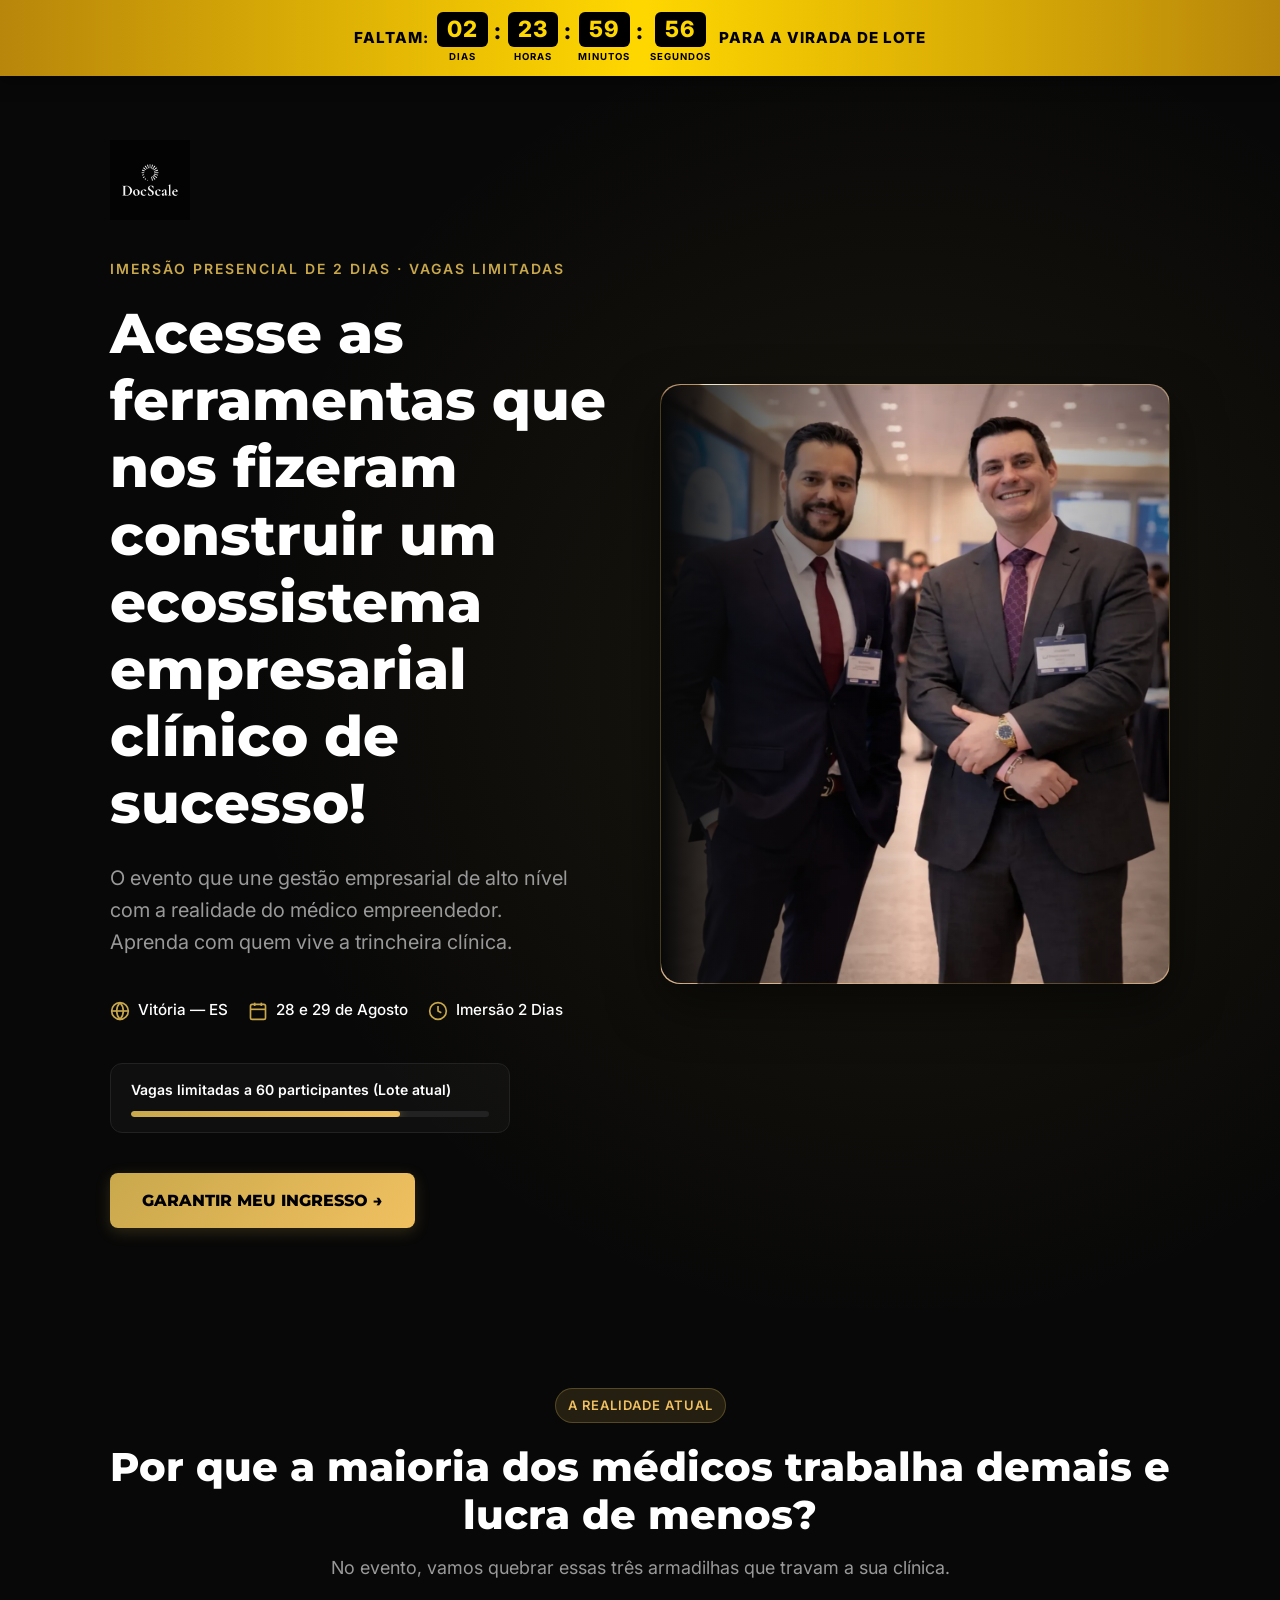
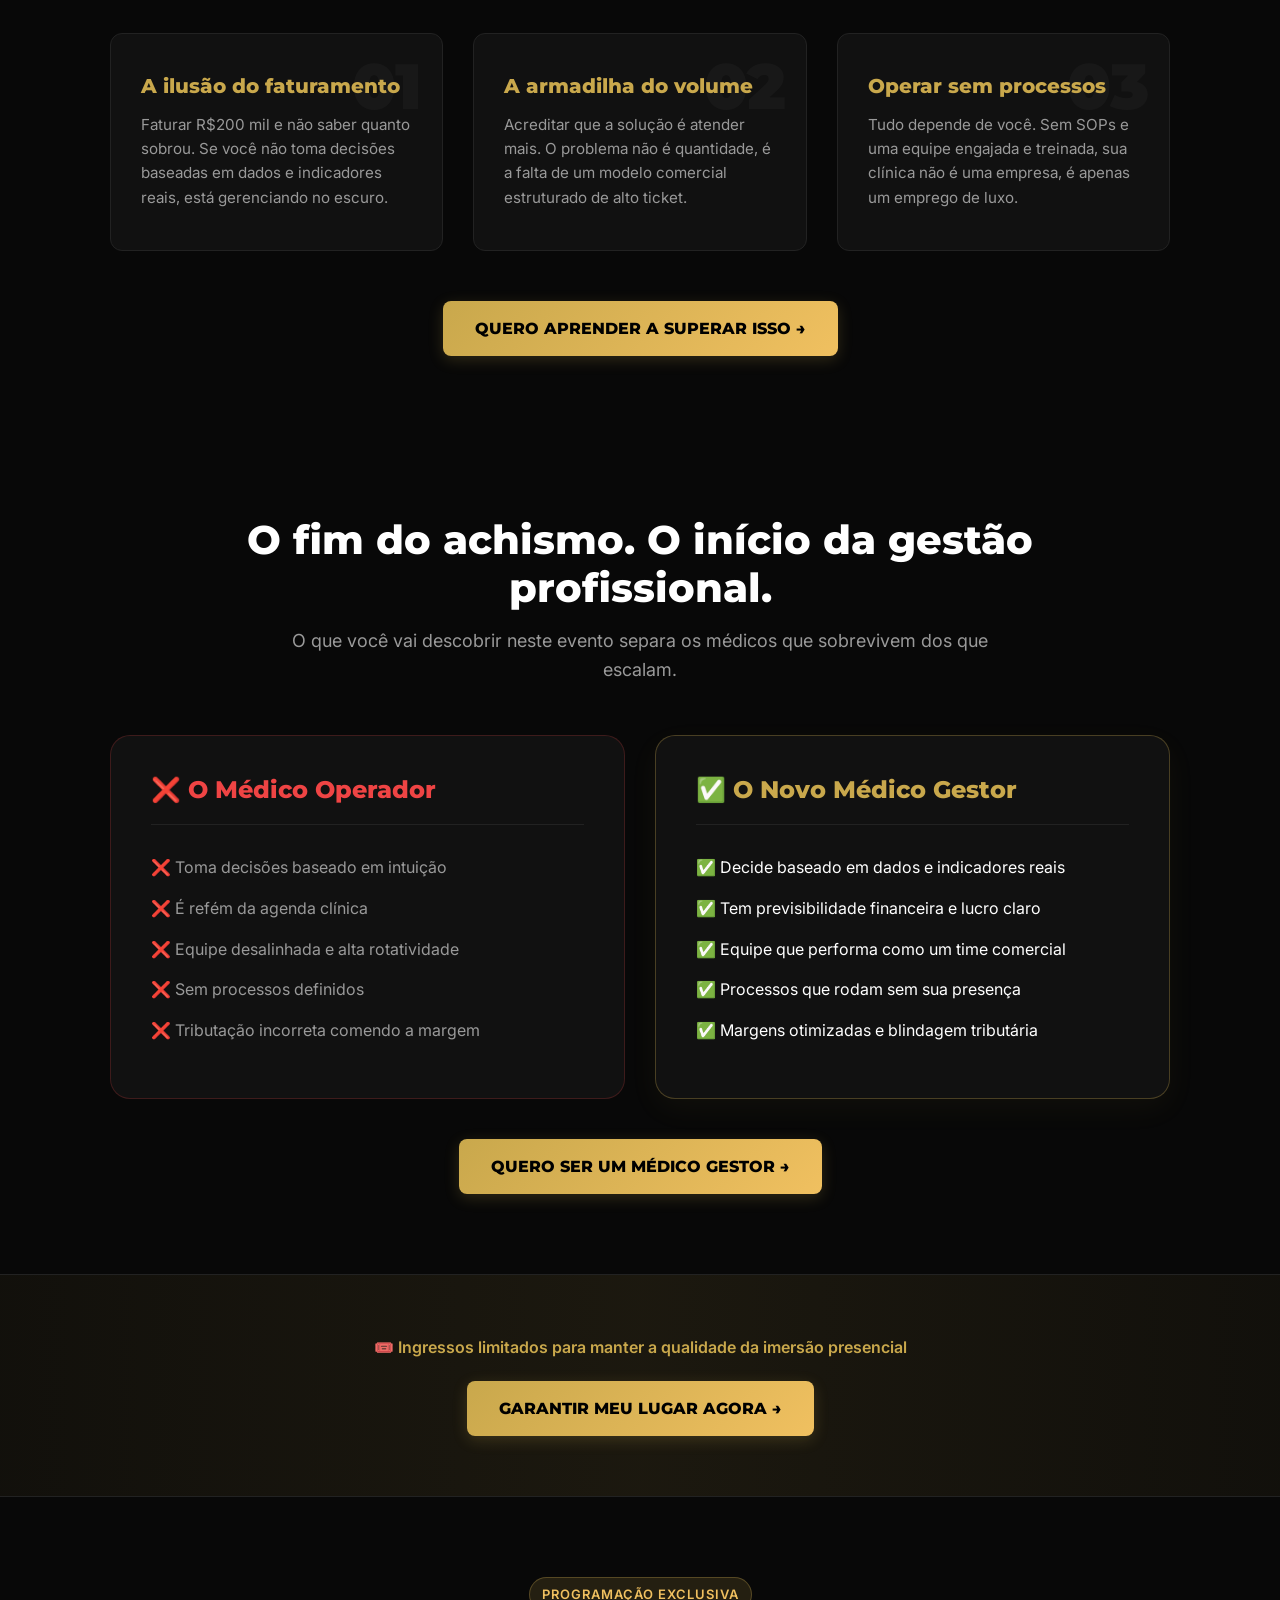
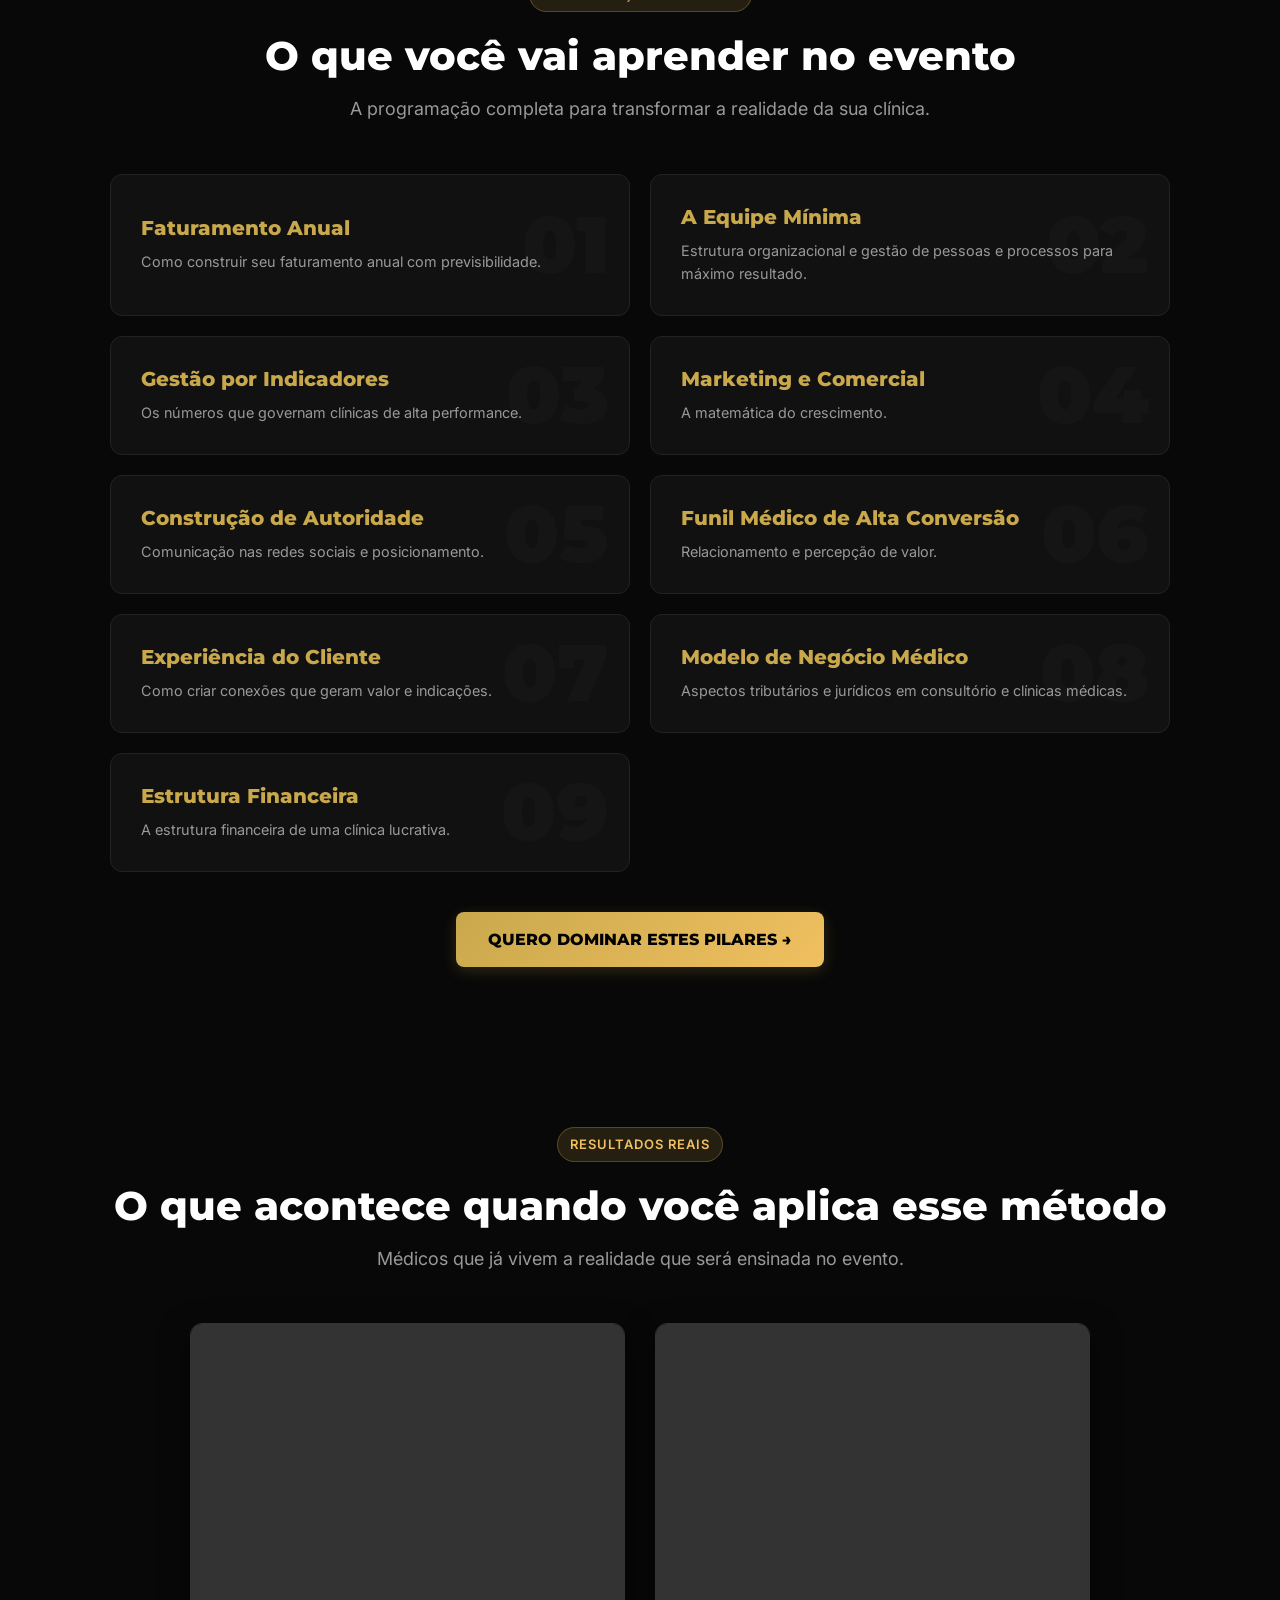
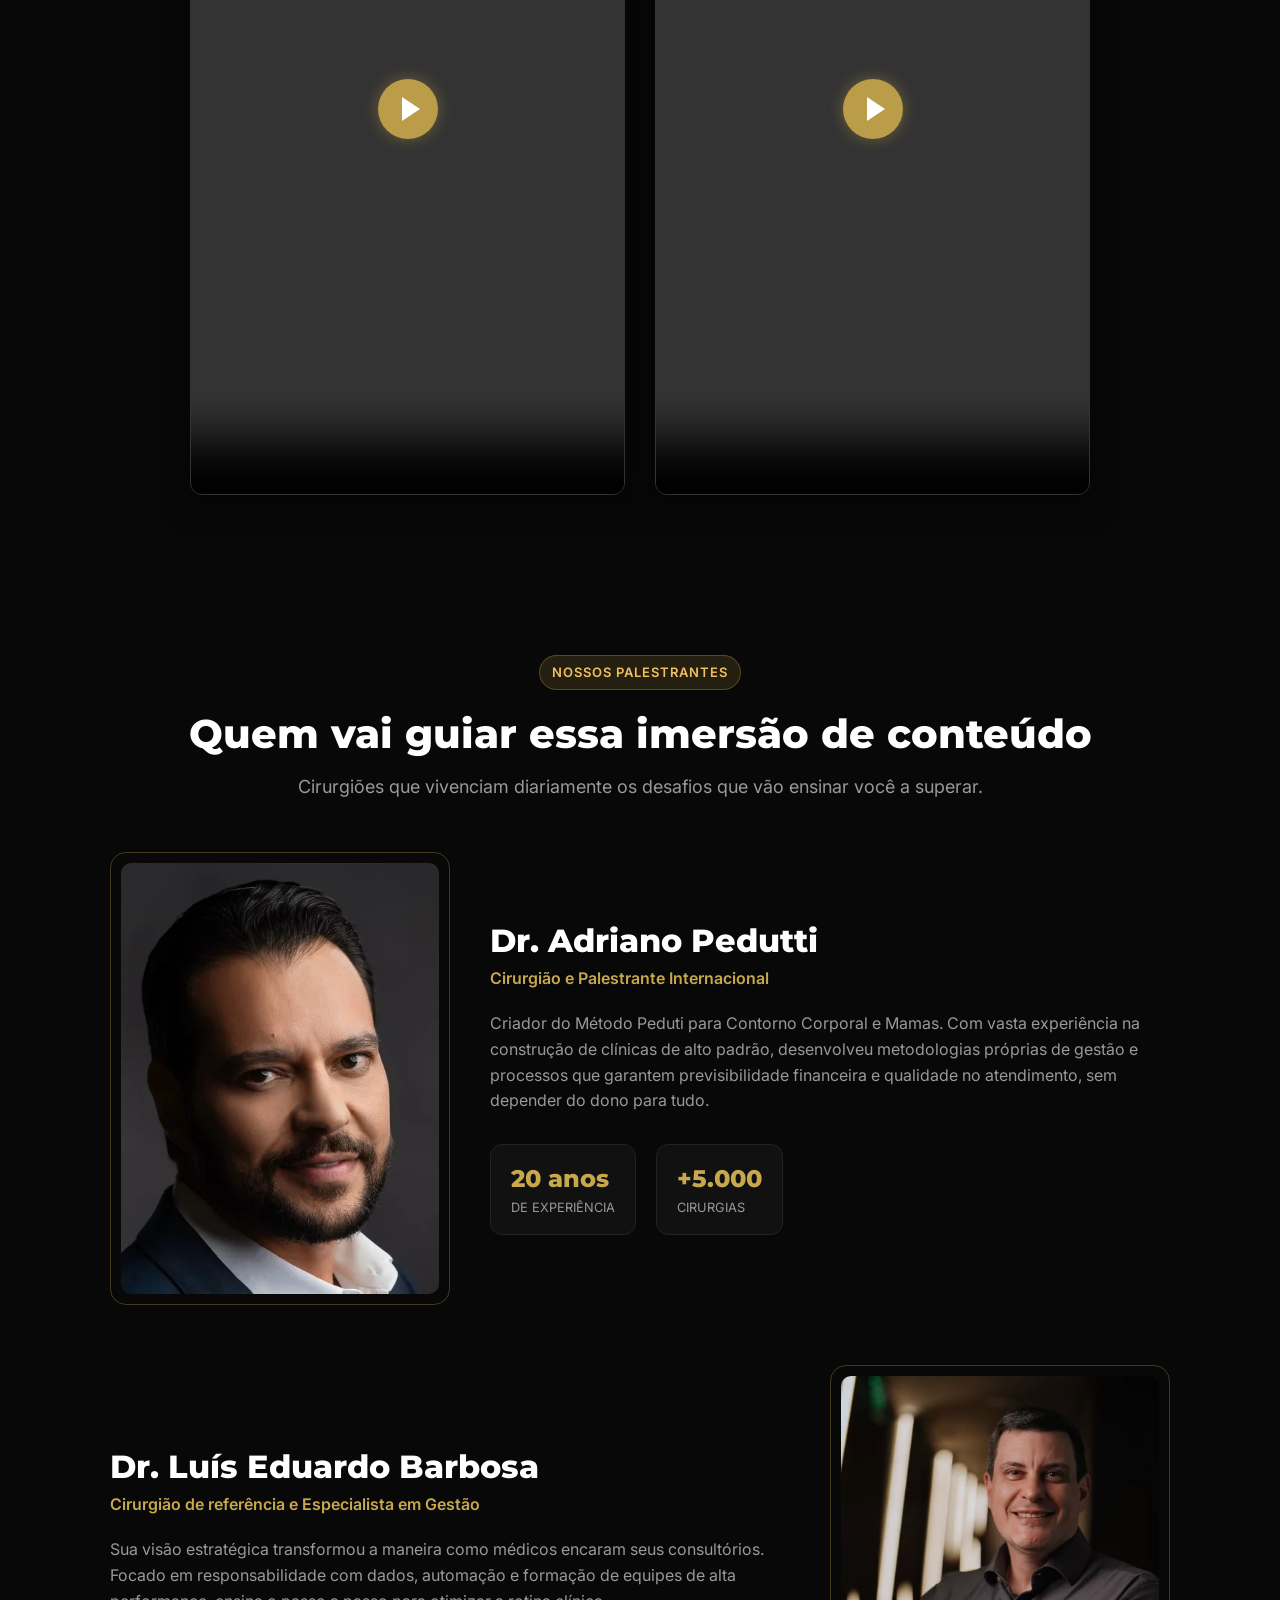
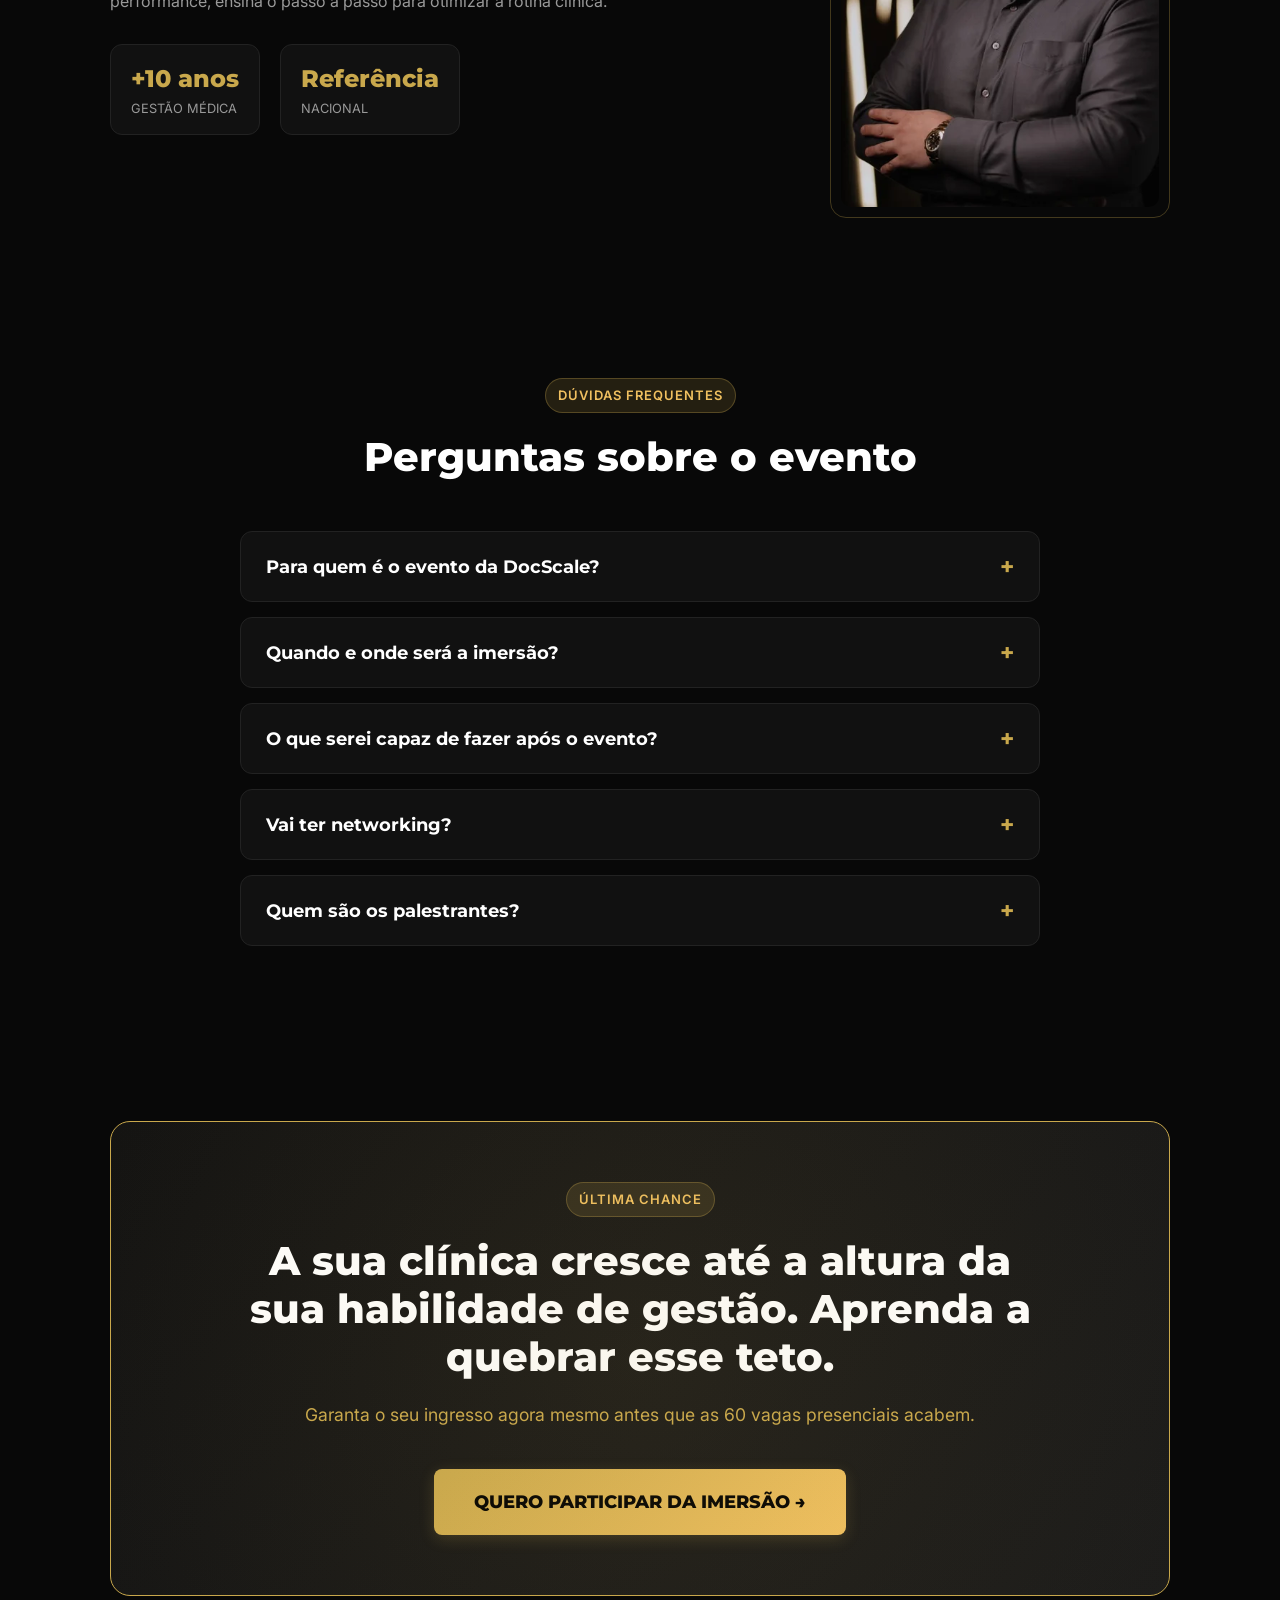
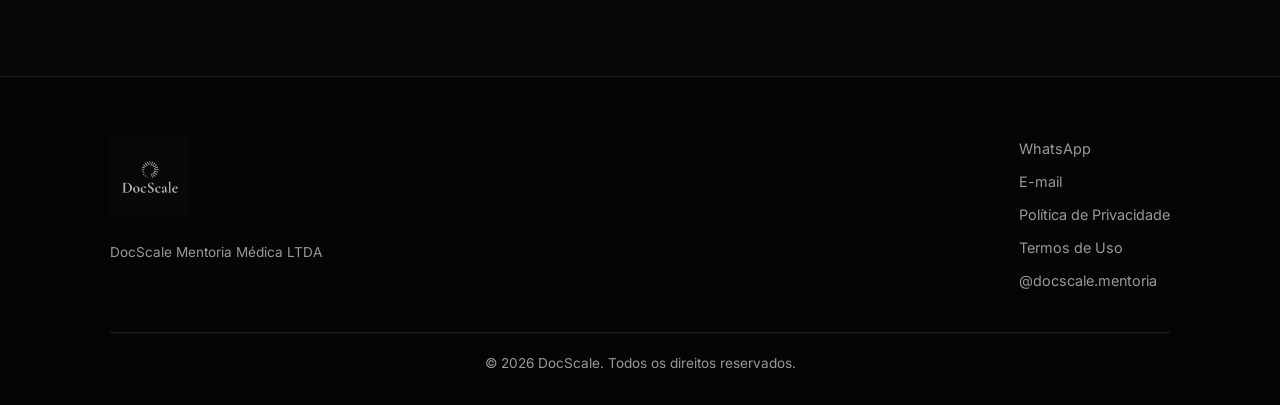
==== commit 966e4744: "update: new headline copy" ====
--- a/index.html
+++ b/index.html
@@ -4,7 +4,7 @@
     <meta charset="UTF-8">
     <meta name="viewport" content="width=device-width, initial-scale=1.0">
     <title>DocScale | O Novo Médico Gestor</title>
-    <meta name="description" content="Imersão Presencial de 2 Dias para Médicos em Vitória-ES. Transforme sua clínica em um negócio lucrativo, profissional e escalável.">
+    <meta name="description" content="Imersão Presencial de 2 Dias para Médicos em Vitória-ES. Acesse as ferramentas que nos fizeram construir um ecossistema empresarial clínico de sucesso!">
     
     <!-- Preconnect to Font Servers -->
     <link rel="preconnect" href="https://fonts.googleapis.com">
@@ -453,7 +453,7 @@
             <div class="hero-content fade-up">
                 <img src="logo.webp" alt="DocScale Logo" class="logo-img" width="250" height="80">
                 <div class="eyebrow">Imersão Presencial de 2 Dias &middot; Vagas Limitadas</div>
-                <h1 class="headline">Descubra como transformar sua clínica em um negócio lucrativo, profissional e escalável</h1>
+                <h1 class="headline">Acesse as ferramentas que nos fizeram construir um ecossistema empresarial clínico de sucesso!</h1>
                 <p class="subtitle">O evento que une gestão empresarial de alto nível com a realidade do médico empreendedor. Aprenda com quem vive a trincheira clínica.</p>
                 
                 <div class="meta-items">
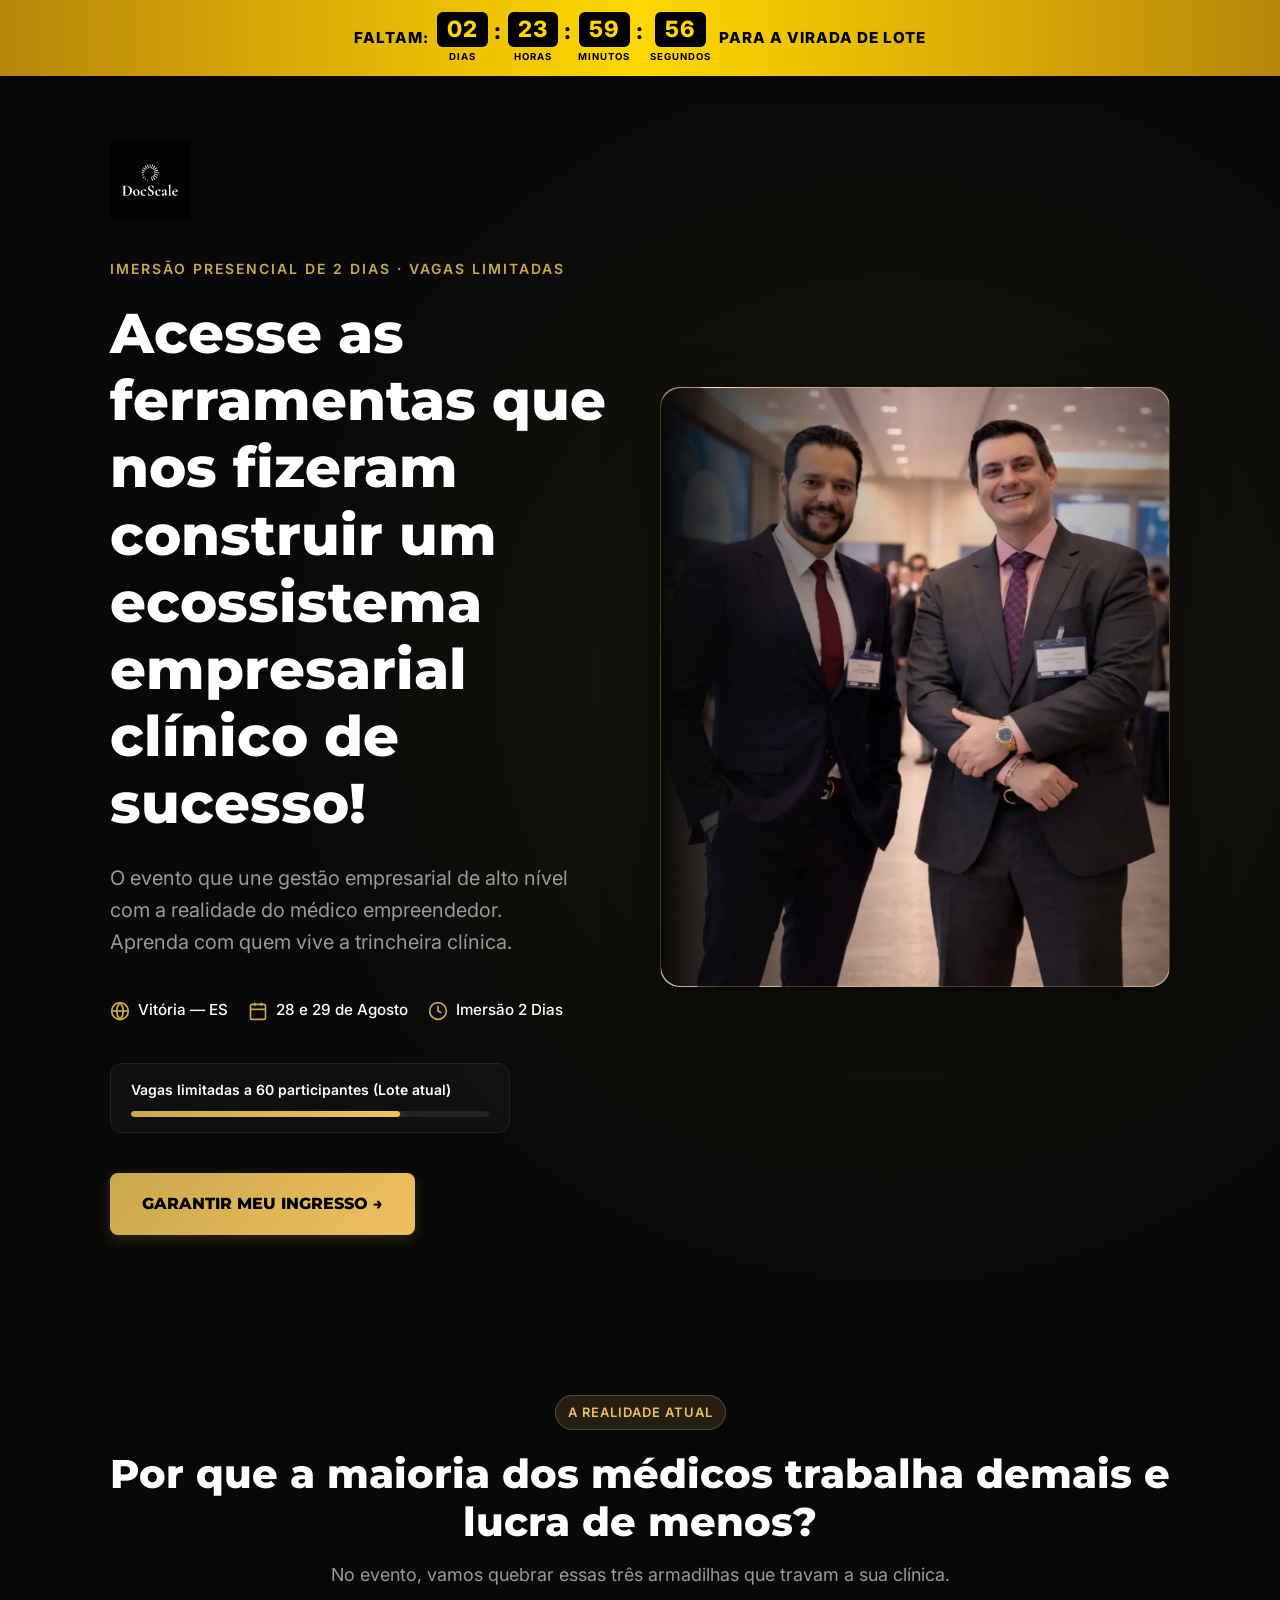
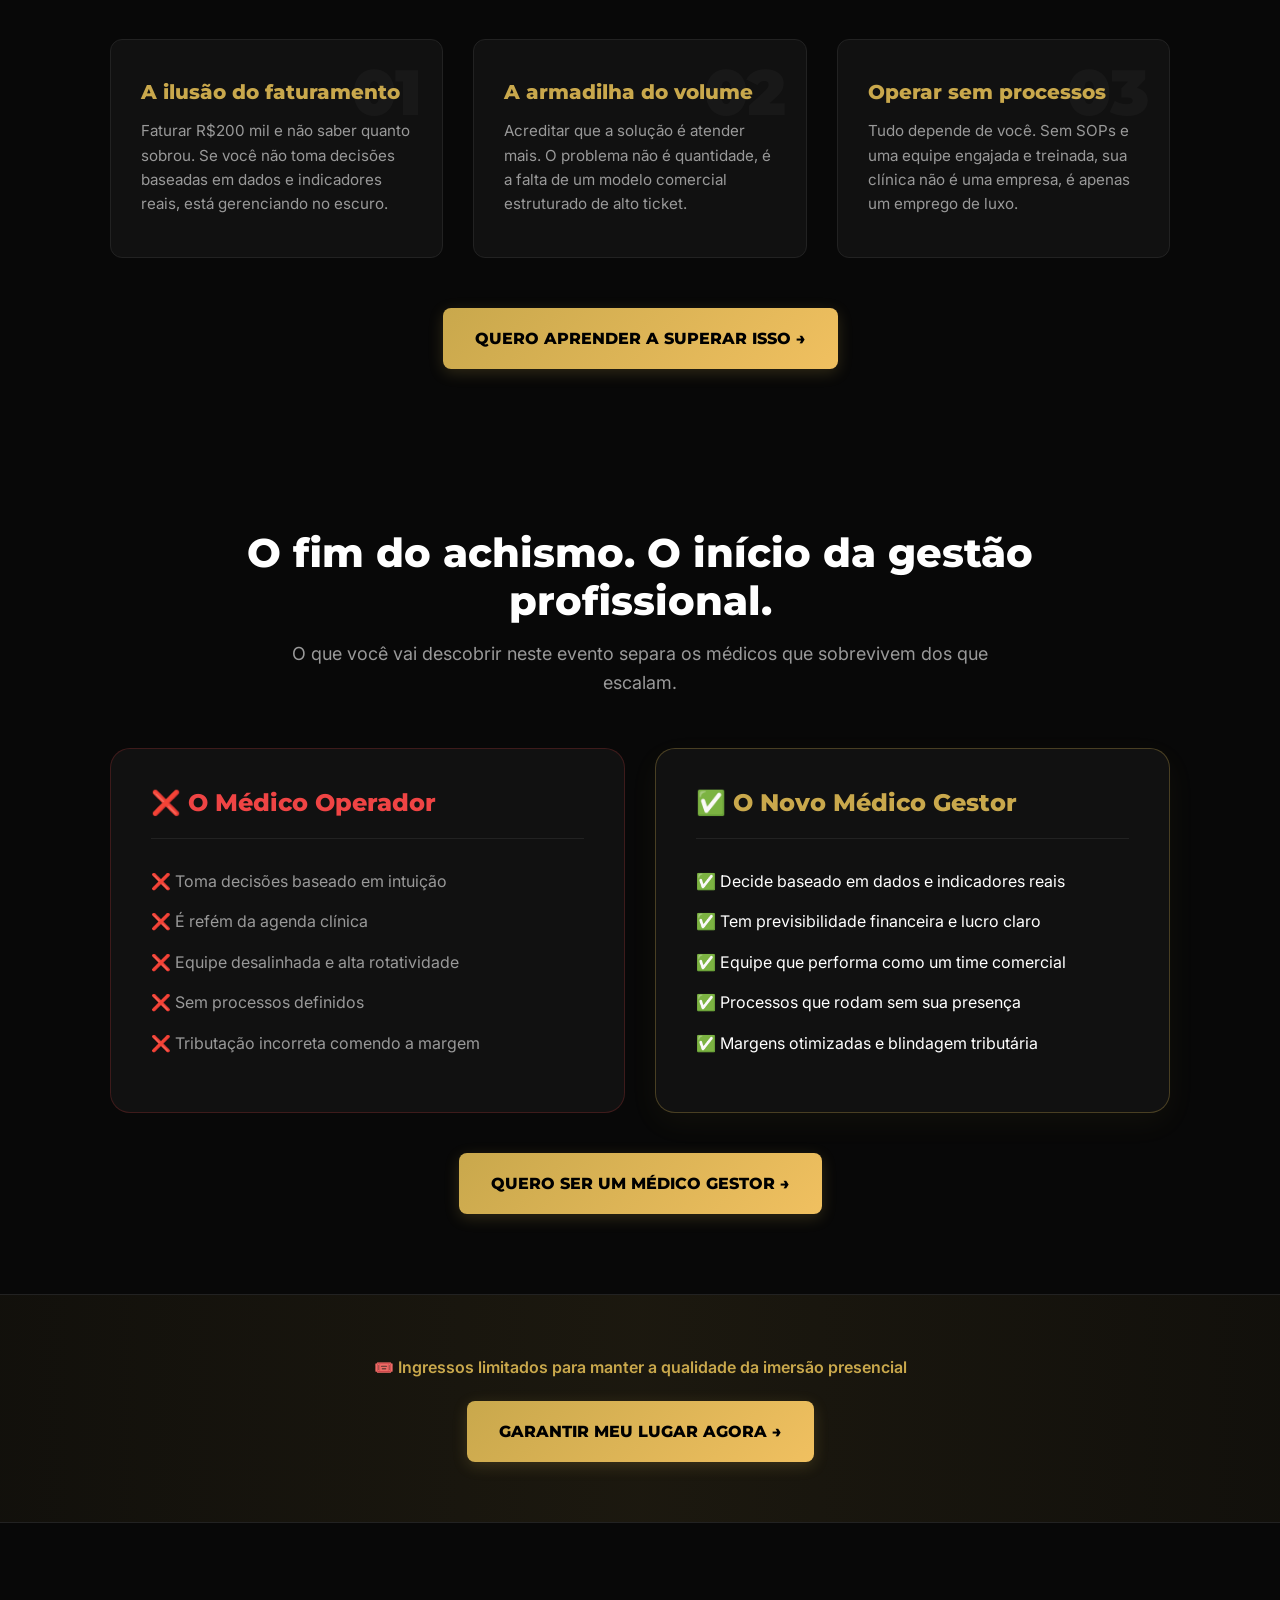
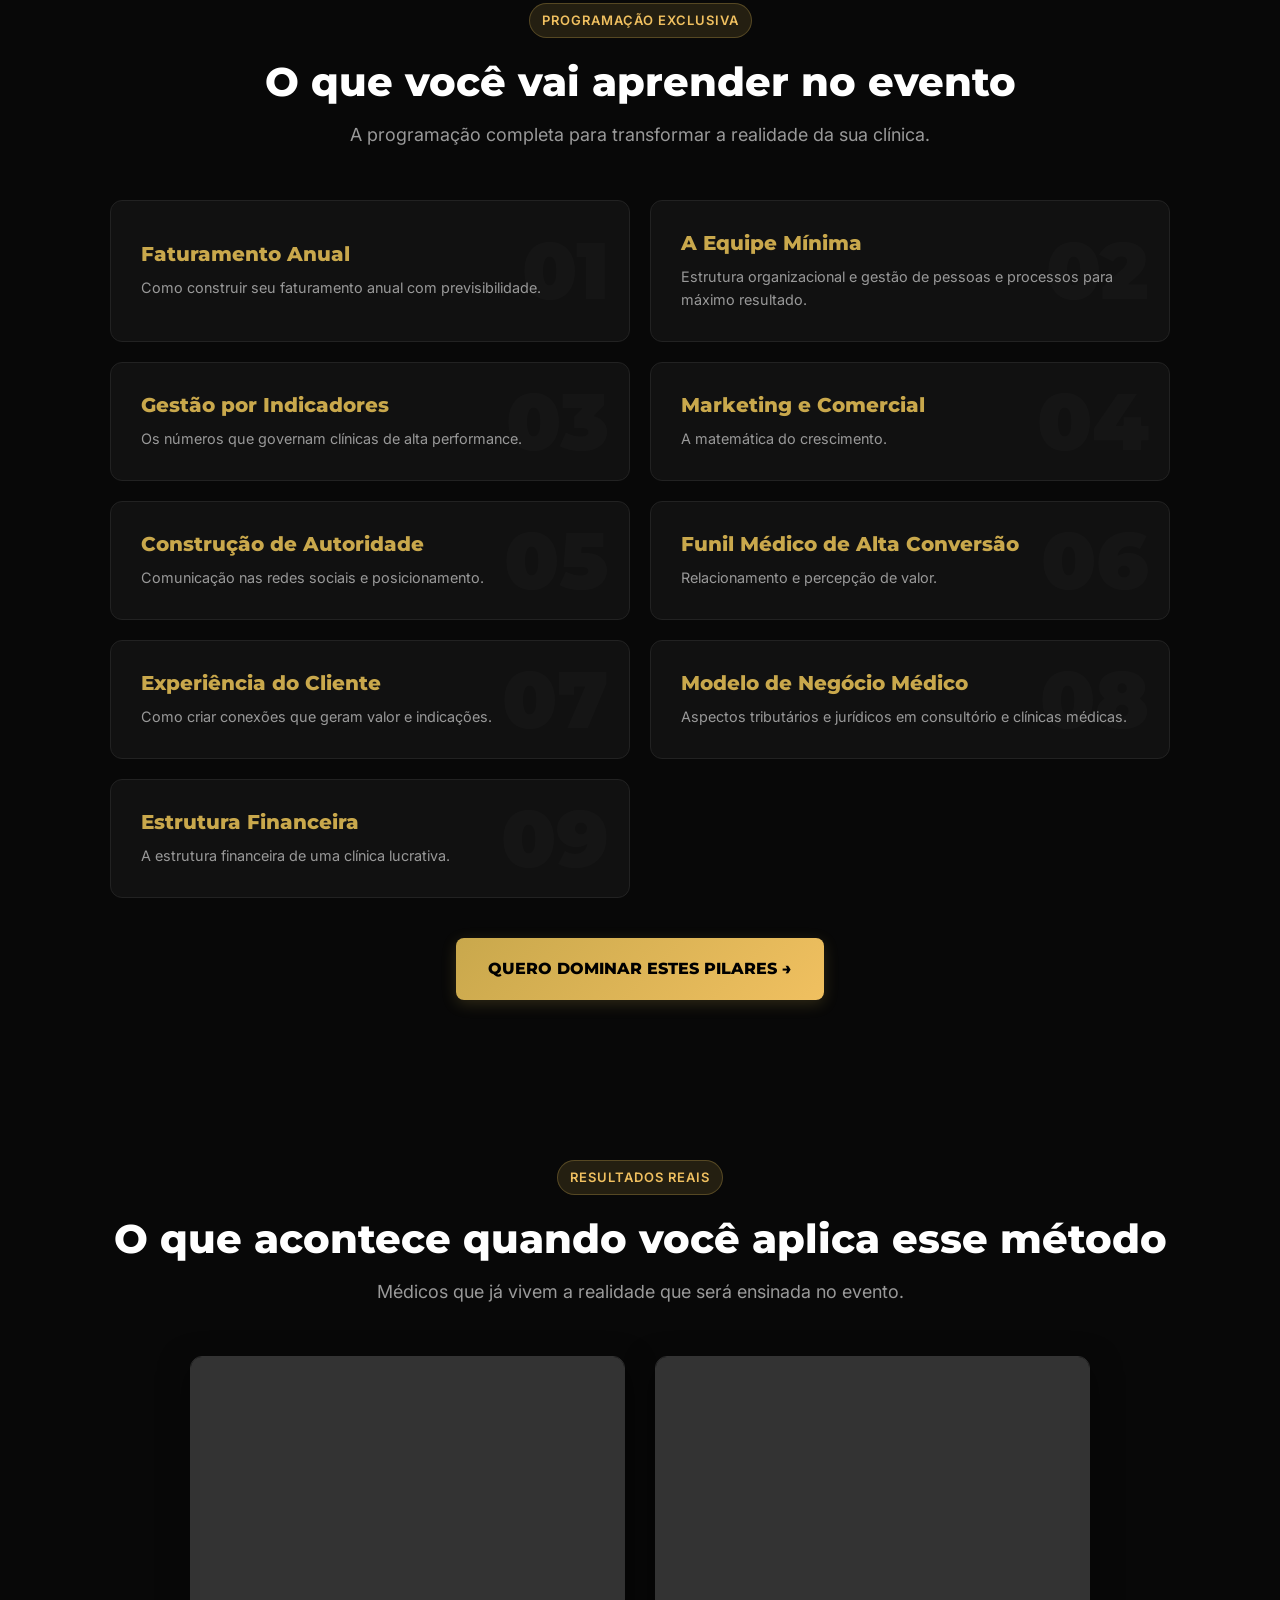
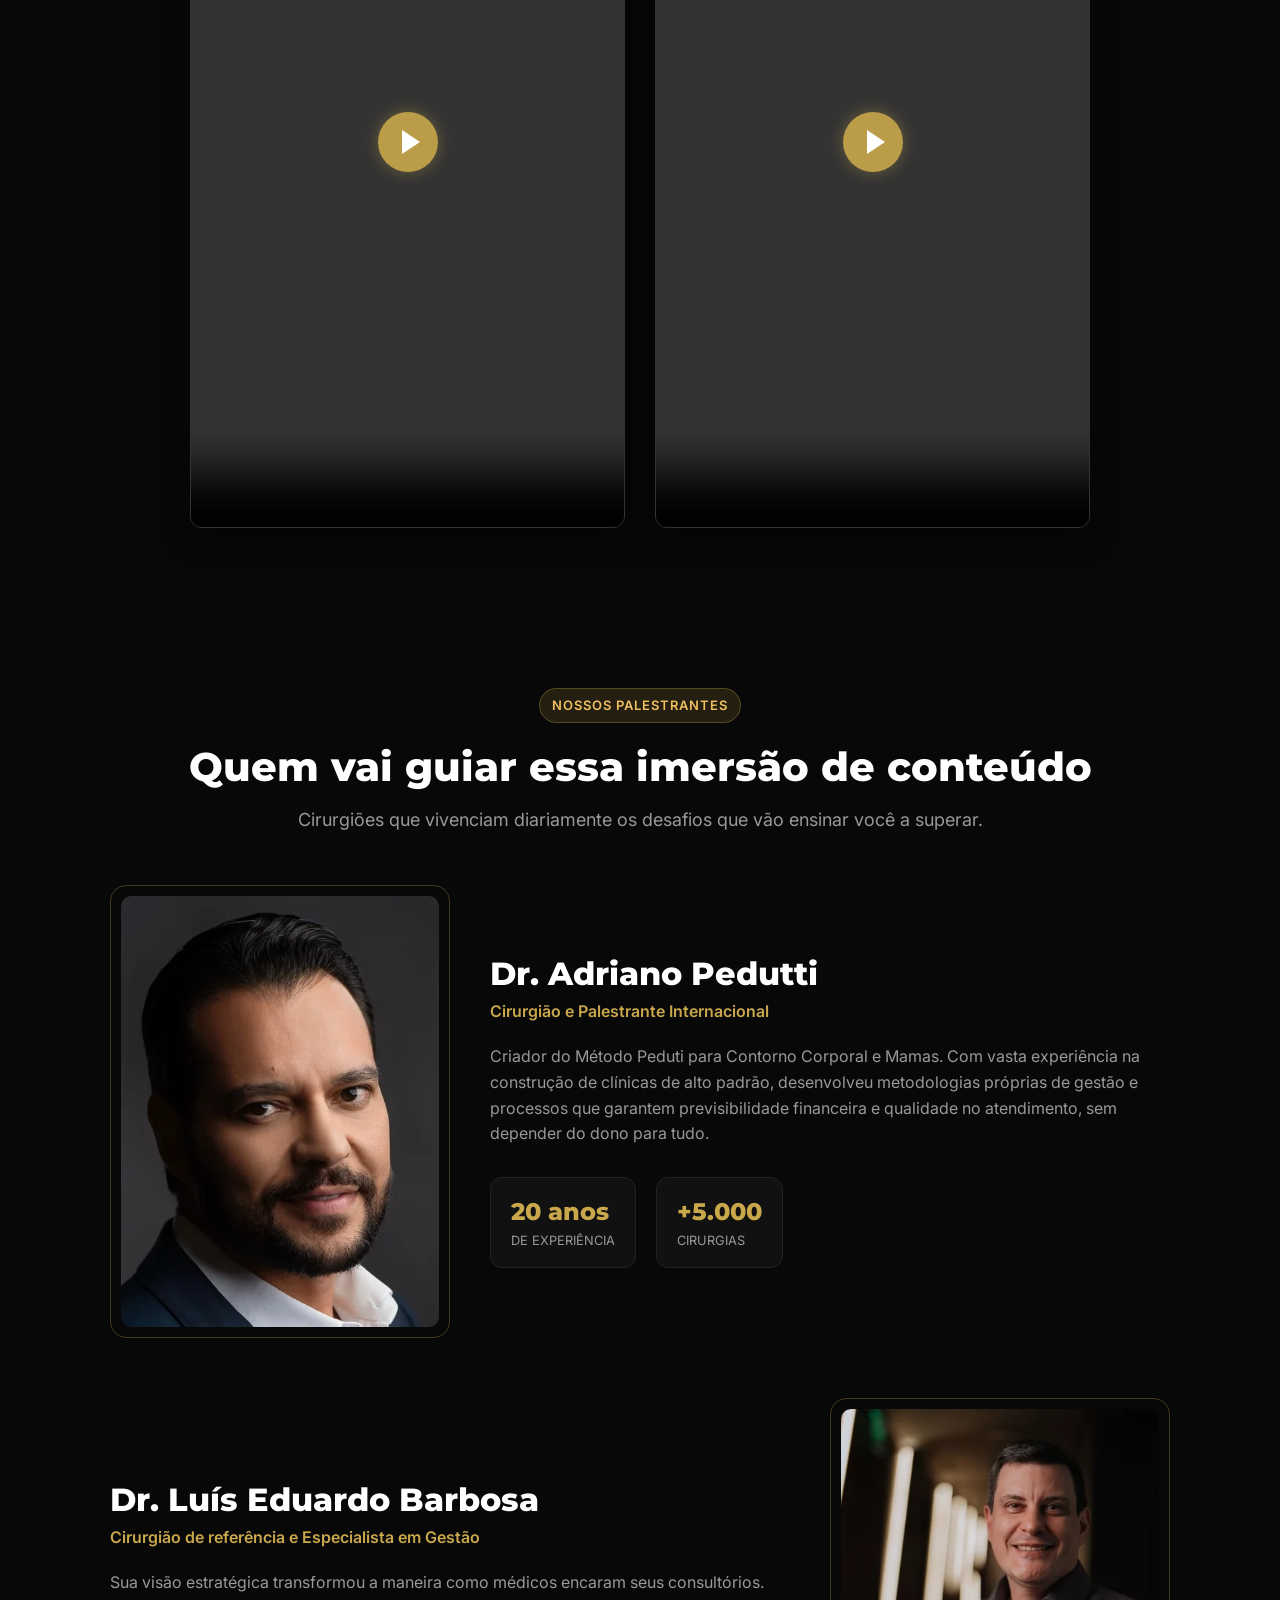
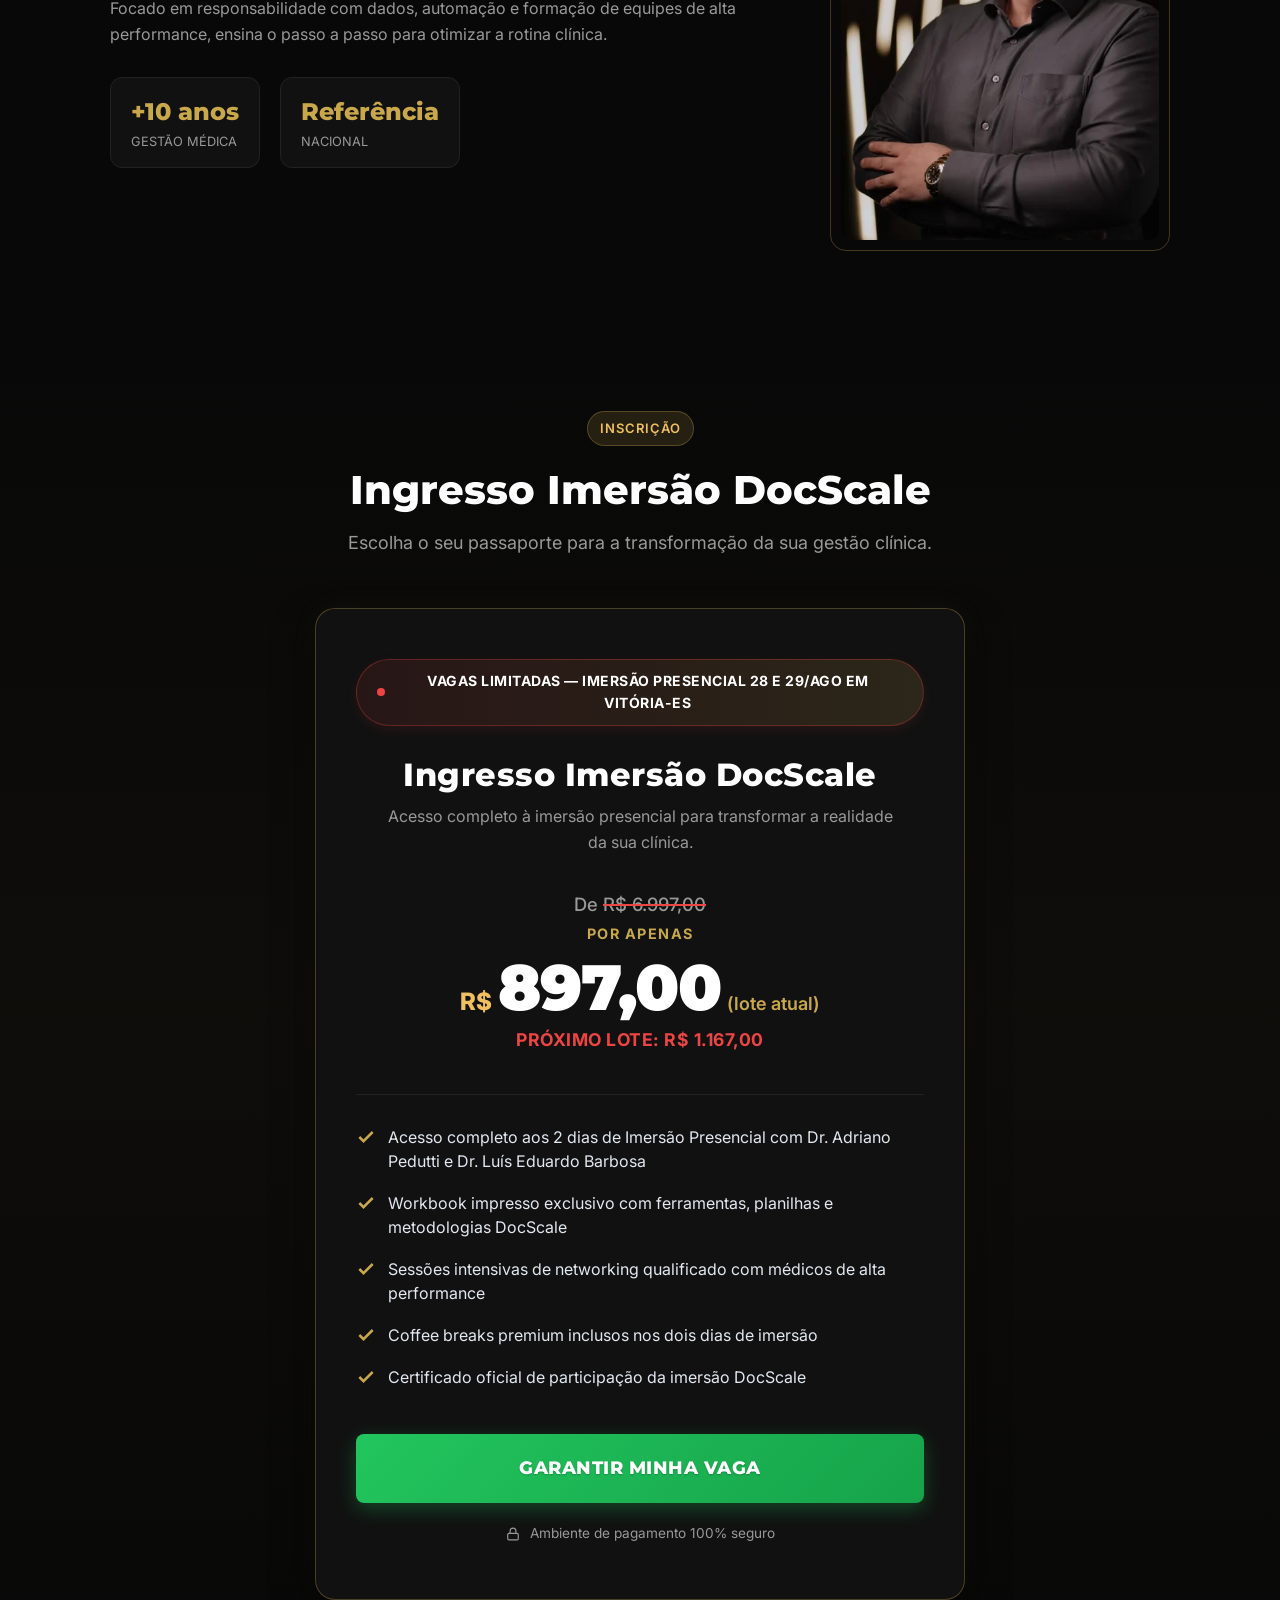
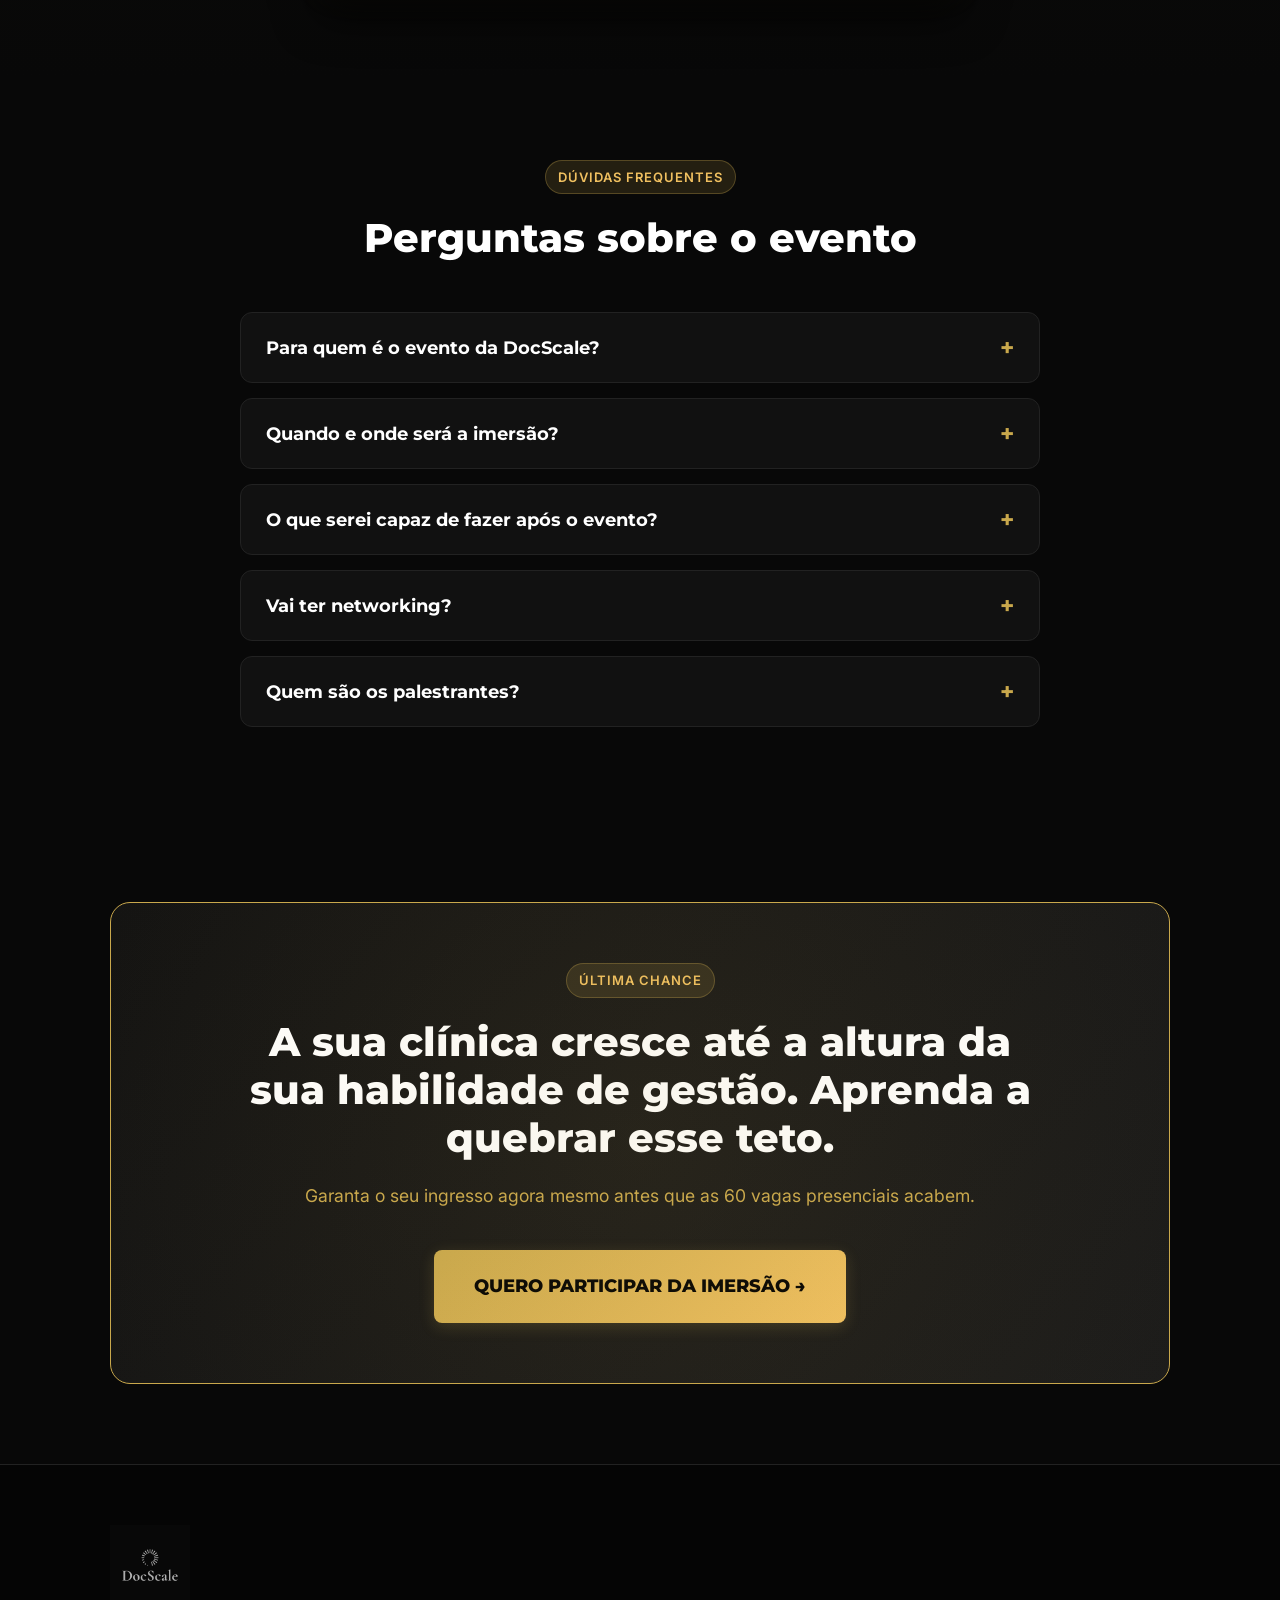
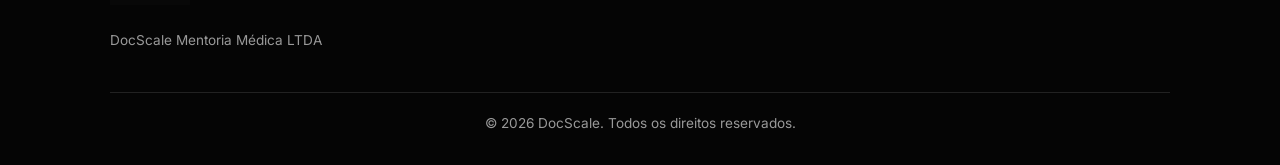
==== commit 7618444e: "feat: remocao de formulario lead, redirecionamento direto Kiwify, remocao links footer, ajuste layou" ====
--- a/index.html
+++ b/index.html
@@ -309,7 +309,6 @@
         .headline { font-size: 2.5rem; }
         .hero-image-area {
             height: 400px;
-            order: -1;
             margin-bottom: 30px;
         }
         .hero-image-area::after {
@@ -335,9 +334,9 @@
     </style>
 
     <!-- Async Non-Critical CSS Loading -->
-    <link rel="preload" href="style.css?v=21" as="style" onload="this.onload=null;this.rel='stylesheet'">
+    <link rel="preload" href="style.css?v=2026072702" as="style" onload="this.onload=null;this.rel='stylesheet'">
     <noscript>
-        <link rel="stylesheet" href="style.css?v=21">
+        <link rel="stylesheet" href="style.css?v=2026072702">
     </noscript>
 
     <!-- Lazy Loaded Third-Party Analytics (GTM & Meta Pixel) -->
@@ -441,7 +440,7 @@
                         <option value="Acima de 200k">Acima de R$ 200.000</option>
                     </select>
                 </div>
-                <button type="submit" class="cta-button submit-btn">CONCLUIR INSCRIÇÃO</button>
+                <button type="submit" class="cta-button submit-btn" disabled>CONCLUIR INSCRIÇÃO</button>
                 <p class="privacy-text">🔒 Seus dados são protegidos</p>
             </form>
         </div>
@@ -478,7 +477,7 @@
                     </div>
                 </div>
 
-                <button class="cta-button open-modal">GARANTIR MEU INGRESSO &rarr;</button>
+                <a href="#inscricao" class="cta-button">GARANTIR MEU INGRESSO &rarr;</a>
             </div>
             <div class="hero-image-area"></div>
         </div>
@@ -512,7 +511,7 @@
             </div>
             
             <div class="center-btn">
-                <button class="cta-button open-modal">QUERO APRENDER A SUPERAR ISSO &rarr;</button>
+                <a href="#inscricao" class="cta-button">QUERO APRENDER A SUPERAR ISSO &rarr;</a>
             </div>
         </div>
     </section>
@@ -550,7 +549,7 @@
             </div>
             
             <div class="center-btn mt-40">
-                <button class="cta-button open-modal">QUERO SER UM MÉDICO GESTOR &rarr;</button>
+                <a href="#inscricao" class="cta-button">QUERO SER UM MÉDICO GESTOR &rarr;</a>
             </div>
         </div>
     </section>
@@ -559,7 +558,7 @@
     <section class="intermediate-cta">
         <div class="container text-center fade-up">
             <p class="cta-guarantee">🎟️ Ingressos limitados para manter a qualidade da imersão presencial</p>
-            <button class="cta-button open-modal">GARANTIR MEU LUGAR AGORA &rarr;</button>
+            <a href="#inscricao" class="cta-button">GARANTIR MEU LUGAR AGORA &rarr;</a>
         </div>
     </section>
 
@@ -621,7 +620,7 @@
             </div>
             
             <div class="center-btn mt-40">
-                <button class="cta-button open-modal">QUERO DOMINAR ESTES PILARES &rarr;</button>
+                <a href="#inscricao" class="cta-button">QUERO DOMINAR ESTES PILARES &rarr;</a>
             </div>
         </div>
     </section>
@@ -707,7 +706,89 @@
         </div>
     </section>
 
-    <!-- SEÇÃO 7 — FAQ -->
+    <!-- SEÇÃO 7 — PREÇOS -->
+    <section class="pricing-section" id="inscricao">
+        <div class="container fade-up">
+            <div class="section-header">
+                <span class="tag">Inscrição</span>
+                <h2 class="section-title">Ingresso Imersão DocScale</h2>
+                <p class="section-subtitle">Escolha o seu passaporte para a transformação da sua gestão clínica.</p>
+            </div>
+            
+            <div class="pricing-container">
+                <div class="pricing-card">
+                    <!-- Urgency Tag -->
+                    <div class="urgency-badge">
+                        <span class="pulse-dot"></span>
+                        Vagas limitadas — Imersão presencial 28 e 29/ago em Vitória-ES
+                    </div>
+                    
+                    <h3 class="ticket-name">Ingresso Imersão DocScale</h3>
+                    
+                    <p class="ticket-description">Acesso completo à imersão presencial para transformar a realidade da sua clínica.</p>
+                    
+                    <!-- Pricing Info -->
+                    <div class="price-anchoring">
+                        <span class="old-price">De <span class="strikethrough">R$ 6.997,00</span></span>
+                        <span class="new-price-label">por apenas</span>
+                    </div>
+                    <div class="price-box">
+                        <span class="price-currency">R$</span>
+                        <span class="price-value">897,00</span>
+                        <span class="price-period">(lote atual)</span>
+                    </div>
+                    <p class="scarcity-text">Próximo lote: R$ 1.167,00</p>
+                    
+                    <!-- Inclusions List -->
+                    <ul class="inclusions-list">
+                        <li>
+                            <svg class="check-icon" viewBox="0 0 24 24" fill="none" stroke="currentColor" stroke-width="3">
+                                <polyline points="20 6 9 17 4 12"></polyline>
+                            </svg>
+                            <span>Acesso completo aos 2 dias de Imersão Presencial com Dr. Adriano Pedutti e Dr. Luís Eduardo Barbosa</span>
+                        </li>
+                        <li>
+                            <svg class="check-icon" viewBox="0 0 24 24" fill="none" stroke="currentColor" stroke-width="3">
+                                <polyline points="20 6 9 17 4 12"></polyline>
+                            </svg>
+                            <span>Workbook impresso exclusivo com ferramentas, planilhas e metodologias DocScale</span>
+                        </li>
+                        <li>
+                            <svg class="check-icon" viewBox="0 0 24 24" fill="none" stroke="currentColor" stroke-width="3">
+                                <polyline points="20 6 9 17 4 12"></polyline>
+                            </svg>
+                            <span>Sessões intensivas de networking qualificado com médicos de alta performance</span>
+                        </li>
+                        <li>
+                            <svg class="check-icon" viewBox="0 0 24 24" fill="none" stroke="currentColor" stroke-width="3">
+                                <polyline points="20 6 9 17 4 12"></polyline>
+                            </svg>
+                            <span>Coffee breaks premium inclusos nos dois dias de imersão</span>
+                        </li>
+                        <li>
+                            <svg class="check-icon" viewBox="0 0 24 24" fill="none" stroke="currentColor" stroke-width="3">
+                                <polyline points="20 6 9 17 4 12"></polyline>
+                            </svg>
+                            <span>Certificado oficial de participação da imersão DocScale</span>
+                        </li>
+                    </ul>
+                    
+                    <!-- CTA Button -->
+                    <a href="https://pay.kiwify.com.br/vZEs3rh" class="cta-button green-cta">GARANTIR MINHA VAGA</a>
+                    
+                    <p class="secure-checkout">
+                        <svg class="lock-icon" viewBox="0 0 24 24" fill="none" stroke="currentColor" stroke-width="2" style="width: 14px; height: 14px; margin-right: 4px; vertical-align: middle;">
+                            <rect x="3" y="11" width="18" height="11" rx="2" ry="2"></rect>
+                            <path d="M7 11V7a5 5 0 0 1 10 0v4"></path>
+                        </svg>
+                        Ambiente de pagamento 100% seguro
+                    </p>
+                </div>
+            </div>
+        </div>
+    </section>
+
+    <!-- SEÇÃO 8 — FAQ -->
     <section class="faq-section">
         <div class="container fade-up">
             <div class="section-header">
@@ -765,7 +846,7 @@
         </div>
     </section>
 
-    <!-- SEÇÃO 8 — CTA FINAL -->
+    <!-- SEÇÃO 9 — CTA FINAL -->
     <section class="final-cta-section">
         <div class="container fade-up">
             <div class="final-cta-card">
@@ -773,12 +854,12 @@
                 <h2 class="cta-title">A sua clínica cresce até a altura da sua habilidade de gestão. Aprenda a quebrar esse teto.</h2>
                 <p class="cta-urgency">Garanta o seu ingresso agora mesmo antes que as 60 vagas presenciais acabem.</p>
                 
-                <button class="cta-button large-cta open-modal">QUERO PARTICIPAR DA IMERSÃO &rarr;</button>
-            </div>
-        </div>
-    </section>
-
-    <!-- SEÇÃO 9 — FOOTER -->
+                <a href="#inscricao" class="cta-button large-cta">QUERO PARTICIPAR DA IMERSÃO &rarr;</a>
+            </div>
+        </div>
+    </section>
+
+    <!-- SEÇÃO 10 — FOOTER -->
     <footer class="site-footer">
         <div class="container">
             <div class="footer-content">
@@ -786,13 +867,7 @@
                     <img src="logo.webp" alt="DocScale Logo" class="logo-img footer-logo" width="250" height="80">
                     <p class="company-data">DocScale Mentoria Médica LTDA</p>
                 </div>
-                <div class="footer-links">
-                    <a href="https://wa.me/5511999999999" target="_blank">WhatsApp</a>
-                    <a href="mailto:contato@docscale.com.br">E-mail</a>
-                    <a href="#">Política de Privacidade</a>
-                    <a href="#">Termos de Uso</a>
-                    <a href="https://instagram.com/docscale.mentoria" target="_blank">@docscale.mentoria</a>
-                </div>
+                <!-- Removido links adicionais conforme solicitacao -->
             </div>
             
             <div class="footer-bottom">
@@ -803,9 +878,9 @@
 
     <!-- Sticky CTA Mobile -->
     <div class="sticky-cta-mobile">
-        <button class="cta-button open-modal">GARANTIR MEU INGRESSO</button>
+        <a href="#inscricao" class="cta-button">GARANTIR MEU INGRESSO</a>
     </div>
 
-    <script src="script.js?v=21" defer></script>
+    <script src="script.js?v=2026072702" defer></script>
 </body>
 </html>
--- a/style.css
+++ b/style.css
@@ -230,6 +230,15 @@
     box-shadow: 0 8px 25px rgba(201, 168, 76, 0.4);
 }
 
+.cta-button[disabled] {
+    background: #333333 !important;
+    color: #777777 !important;
+    cursor: not-allowed;
+    pointer-events: none;
+    box-shadow: none !important;
+    transform: none !important;
+}
+
 .large-cta {
     font-size: 1.125rem;
     padding: 22px 40px;
@@ -589,7 +598,6 @@
     .headline { font-size: 2.5rem; }
     .hero-image-area {
         height: 400px;
-        order: -1;
         margin-bottom: 30px;
     }
     .hero-image-area::after {
@@ -930,7 +938,8 @@
 
 @media (max-width: 768px) {
     .prints-grid {
-        grid-template-columns: 1fr;
+        grid-template-columns: repeat(2, 1fr);
+        gap: 15px;
     }
 }
 
@@ -1252,3 +1261,234 @@
     font-size: 0.85rem;
     color: var(--text-muted);
 }
+
+/* ------------------------
+   PRICING SECTION
+------------------------ */
+.pricing-section {
+    background: linear-gradient(180deg, var(--bg-dark) 0%, rgba(201, 168, 76, 0.03) 50%, var(--bg-dark) 100%);
+    position: relative;
+}
+
+.pricing-container {
+    max-width: 650px;
+    margin: 0 auto;
+}
+
+.pricing-card {
+    background: var(--bg-card);
+    border: 1px solid var(--gold-rgba-30);
+    border-radius: var(--border-radius-section);
+    padding: 50px 40px;
+    position: relative;
+    box-shadow: 0 20px 40px rgba(0, 0, 0, 0.6), 0 0 30px rgba(201, 168, 76, 0.05);
+    text-align: center;
+    transition: transform 0.3s ease, border-color 0.3s ease, box-shadow 0.3s ease;
+}
+
+.pricing-card:hover {
+    transform: translateY(-5px);
+    border-color: var(--gold-light);
+    box-shadow: 0 30px 50px rgba(0, 0, 0, 0.8), 0 0 40px rgba(201, 168, 76, 0.1);
+}
+
+/* Urgency Tag inside Card */
+.urgency-badge {
+    display: inline-flex;
+    align-items: center;
+    gap: 8px;
+    background: linear-gradient(90deg, rgba(239, 68, 68, 0.1) 0%, rgba(201, 168, 76, 0.15) 100%);
+    border: 1px solid rgba(239, 68, 68, 0.3);
+    color: #FFF;
+    padding: 10px 20px;
+    border-radius: 50px;
+    font-size: 0.875rem;
+    font-weight: 700;
+    text-transform: uppercase;
+    letter-spacing: 0.5px;
+    margin-bottom: 30px;
+    box-shadow: 0 4px 12px rgba(239, 68, 68, 0.1);
+}
+
+.pulse-dot {
+    width: 8px;
+    height: 8px;
+    background-color: var(--color-red);
+    border-radius: 50%;
+    display: inline-block;
+    box-shadow: 0 0 0 0 rgba(239, 68, 68, 0.7);
+    animation: pulse 1.6s infinite;
+}
+
+@keyframes pulse {
+    0% {
+        transform: scale(0.95);
+        box-shadow: 0 0 0 0 rgba(239, 68, 68, 0.7);
+    }
+    70% {
+        transform: scale(1);
+        box-shadow: 0 0 0 8px rgba(239, 68, 68, 0);
+    }
+    100% {
+        transform: scale(0.95);
+        box-shadow: 0 0 0 0 rgba(239, 68, 68, 0);
+    }
+}
+
+.ticket-name {
+    font-family: var(--font-heading);
+    font-size: 2rem;
+    color: var(--text-white);
+    margin-bottom: 10px;
+    letter-spacing: 0.5px;
+}
+
+.ticket-description {
+    color: var(--text-muted);
+    font-size: 1rem;
+    margin-bottom: 35px;
+    max-width: 90%;
+    margin-left: auto;
+    margin-right: auto;
+}
+
+/* Price Anchoring */
+.price-anchoring {
+    display: flex;
+    flex-direction: column;
+    align-items: center;
+    margin-bottom: 10px;
+    gap: 2px;
+}
+
+.old-price {
+    font-size: 1.15rem;
+    color: var(--text-muted);
+    font-weight: 500;
+}
+
+.old-price .strikethrough {
+    text-decoration: line-through;
+    text-decoration-color: var(--color-red);
+    text-decoration-thickness: 2px;
+}
+
+.new-price-label {
+    font-size: 0.9rem;
+    text-transform: uppercase;
+    letter-spacing: 1.5px;
+    color: var(--gold-primary);
+    font-weight: 700;
+}
+
+/* Pricing Info styling */
+.price-box {
+    margin-bottom: 5px;
+    display: flex;
+    justify-content: center;
+    align-items: baseline;
+    gap: 6px;
+}
+
+.price-currency {
+    font-size: 1.5rem;
+    font-weight: 800;
+    color: var(--gold-light);
+}
+
+.price-value {
+    font-size: 4rem;
+    font-weight: 900;
+    color: var(--text-white);
+    line-height: 1;
+    font-family: var(--font-heading);
+    letter-spacing: -1px;
+}
+
+.price-period {
+    font-size: 1.125rem;
+    font-weight: 600;
+    color: var(--gold-primary);
+}
+
+.scarcity-text {
+    font-size: 1.1rem;
+    color: var(--color-red);
+    font-weight: 700;
+    margin-bottom: 40px;
+    text-transform: uppercase;
+    letter-spacing: 0.5px;
+}
+
+/* Inclusions List styling */
+.inclusions-list {
+    list-style: none;
+    text-align: left;
+    margin-bottom: 45px;
+    border-top: 1px solid #222;
+    padding-top: 30px;
+}
+
+.inclusions-list li {
+    display: flex;
+    align-items: flex-start;
+    gap: 12px;
+    margin-bottom: 18px;
+    font-size: 1rem;
+    color: #E2E8F0;
+    line-height: 1.5;
+}
+
+.check-icon {
+    width: 20px;
+    height: 20px;
+    color: var(--gold-primary);
+    flex-shrink: 0;
+    margin-top: 2px;
+}
+
+/* Green CTA Button styling */
+.green-cta {
+    background: linear-gradient(135deg, #22C55E 0%, #16A34A 100%) !important;
+    color: #FFF !important;
+    font-size: 1.125rem;
+    padding: 20px 40px;
+    width: 100%;
+    border-radius: 8px;
+    box-shadow: 0 6px 20px rgba(34, 197, 94, 0.3) !important;
+    text-shadow: 0 1px 2px rgba(0, 0, 0, 0.2);
+    font-weight: 800;
+    letter-spacing: 0.5px;
+}
+
+.green-cta:hover {
+    background: linear-gradient(135deg, #4ADE80 0%, #15803D 100%) !important;
+    box-shadow: 0 8px 25px rgba(34, 197, 94, 0.5) !important;
+    transform: translateY(-2px) !important;
+}
+
+.secure-checkout {
+    display: inline-flex;
+    align-items: center;
+    justify-content: center;
+    gap: 6px;
+    color: var(--text-muted);
+    font-size: 0.85rem;
+    margin-top: 20px;
+    width: 100%;
+}
+
+@media (max-width: 768px) {
+    .pricing-card {
+        padding: 35px 20px;
+    }
+    .ticket-name {
+        font-size: 1.6rem;
+    }
+    .price-value {
+        font-size: 3rem;
+    }
+    .inclusions-list li {
+        font-size: 0.95rem;
+    }
+}
--- a/style.css
+++ b/style.css
@@ -230,6 +230,15 @@
     box-shadow: 0 8px 25px rgba(201, 168, 76, 0.4);
 }
 
+.cta-button[disabled] {
+    background: #333333 !important;
+    color: #777777 !important;
+    cursor: not-allowed;
+    pointer-events: none;
+    box-shadow: none !important;
+    transform: none !important;
+}
+
 .large-cta {
     font-size: 1.125rem;
     padding: 22px 40px;
@@ -589,7 +598,6 @@
     .headline { font-size: 2.5rem; }
     .hero-image-area {
         height: 400px;
-        order: -1;
         margin-bottom: 30px;
     }
     .hero-image-area::after {
@@ -930,7 +938,8 @@
 
 @media (max-width: 768px) {
     .prints-grid {
-        grid-template-columns: 1fr;
+        grid-template-columns: repeat(2, 1fr);
+        gap: 15px;
     }
 }
 
@@ -1252,3 +1261,234 @@
     font-size: 0.85rem;
     color: var(--text-muted);
 }
+
+/* ------------------------
+   PRICING SECTION
+------------------------ */
+.pricing-section {
+    background: linear-gradient(180deg, var(--bg-dark) 0%, rgba(201, 168, 76, 0.03) 50%, var(--bg-dark) 100%);
+    position: relative;
+}
+
+.pricing-container {
+    max-width: 650px;
+    margin: 0 auto;
+}
+
+.pricing-card {
+    background: var(--bg-card);
+    border: 1px solid var(--gold-rgba-30);
+    border-radius: var(--border-radius-section);
+    padding: 50px 40px;
+    position: relative;
+    box-shadow: 0 20px 40px rgba(0, 0, 0, 0.6), 0 0 30px rgba(201, 168, 76, 0.05);
+    text-align: center;
+    transition: transform 0.3s ease, border-color 0.3s ease, box-shadow 0.3s ease;
+}
+
+.pricing-card:hover {
+    transform: translateY(-5px);
+    border-color: var(--gold-light);
+    box-shadow: 0 30px 50px rgba(0, 0, 0, 0.8), 0 0 40px rgba(201, 168, 76, 0.1);
+}
+
+/* Urgency Tag inside Card */
+.urgency-badge {
+    display: inline-flex;
+    align-items: center;
+    gap: 8px;
+    background: linear-gradient(90deg, rgba(239, 68, 68, 0.1) 0%, rgba(201, 168, 76, 0.15) 100%);
+    border: 1px solid rgba(239, 68, 68, 0.3);
+    color: #FFF;
+    padding: 10px 20px;
+    border-radius: 50px;
+    font-size: 0.875rem;
+    font-weight: 700;
+    text-transform: uppercase;
+    letter-spacing: 0.5px;
+    margin-bottom: 30px;
+    box-shadow: 0 4px 12px rgba(239, 68, 68, 0.1);
+}
+
+.pulse-dot {
+    width: 8px;
+    height: 8px;
+    background-color: var(--color-red);
+    border-radius: 50%;
+    display: inline-block;
+    box-shadow: 0 0 0 0 rgba(239, 68, 68, 0.7);
+    animation: pulse 1.6s infinite;
+}
+
+@keyframes pulse {
+    0% {
+        transform: scale(0.95);
+        box-shadow: 0 0 0 0 rgba(239, 68, 68, 0.7);
+    }
+    70% {
+        transform: scale(1);
+        box-shadow: 0 0 0 8px rgba(239, 68, 68, 0);
+    }
+    100% {
+        transform: scale(0.95);
+        box-shadow: 0 0 0 0 rgba(239, 68, 68, 0);
+    }
+}
+
+.ticket-name {
+    font-family: var(--font-heading);
+    font-size: 2rem;
+    color: var(--text-white);
+    margin-bottom: 10px;
+    letter-spacing: 0.5px;
+}
+
+.ticket-description {
+    color: var(--text-muted);
+    font-size: 1rem;
+    margin-bottom: 35px;
+    max-width: 90%;
+    margin-left: auto;
+    margin-right: auto;
+}
+
+/* Price Anchoring */
+.price-anchoring {
+    display: flex;
+    flex-direction: column;
+    align-items: center;
+    margin-bottom: 10px;
+    gap: 2px;
+}
+
+.old-price {
+    font-size: 1.15rem;
+    color: var(--text-muted);
+    font-weight: 500;
+}
+
+.old-price .strikethrough {
+    text-decoration: line-through;
+    text-decoration-color: var(--color-red);
+    text-decoration-thickness: 2px;
+}
+
+.new-price-label {
+    font-size: 0.9rem;
+    text-transform: uppercase;
+    letter-spacing: 1.5px;
+    color: var(--gold-primary);
+    font-weight: 700;
+}
+
+/* Pricing Info styling */
+.price-box {
+    margin-bottom: 5px;
+    display: flex;
+    justify-content: center;
+    align-items: baseline;
+    gap: 6px;
+}
+
+.price-currency {
+    font-size: 1.5rem;
+    font-weight: 800;
+    color: var(--gold-light);
+}
+
+.price-value {
+    font-size: 4rem;
+    font-weight: 900;
+    color: var(--text-white);
+    line-height: 1;
+    font-family: var(--font-heading);
+    letter-spacing: -1px;
+}
+
+.price-period {
+    font-size: 1.125rem;
+    font-weight: 600;
+    color: var(--gold-primary);
+}
+
+.scarcity-text {
+    font-size: 1.1rem;
+    color: var(--color-red);
+    font-weight: 700;
+    margin-bottom: 40px;
+    text-transform: uppercase;
+    letter-spacing: 0.5px;
+}
+
+/* Inclusions List styling */
+.inclusions-list {
+    list-style: none;
+    text-align: left;
+    margin-bottom: 45px;
+    border-top: 1px solid #222;
+    padding-top: 30px;
+}
+
+.inclusions-list li {
+    display: flex;
+    align-items: flex-start;
+    gap: 12px;
+    margin-bottom: 18px;
+    font-size: 1rem;
+    color: #E2E8F0;
+    line-height: 1.5;
+}
+
+.check-icon {
+    width: 20px;
+    height: 20px;
+    color: var(--gold-primary);
+    flex-shrink: 0;
+    margin-top: 2px;
+}
+
+/* Green CTA Button styling */
+.green-cta {
+    background: linear-gradient(135deg, #22C55E 0%, #16A34A 100%) !important;
+    color: #FFF !important;
+    font-size: 1.125rem;
+    padding: 20px 40px;
+    width: 100%;
+    border-radius: 8px;
+    box-shadow: 0 6px 20px rgba(34, 197, 94, 0.3) !important;
+    text-shadow: 0 1px 2px rgba(0, 0, 0, 0.2);
+    font-weight: 800;
+    letter-spacing: 0.5px;
+}
+
+.green-cta:hover {
+    background: linear-gradient(135deg, #4ADE80 0%, #15803D 100%) !important;
+    box-shadow: 0 8px 25px rgba(34, 197, 94, 0.5) !important;
+    transform: translateY(-2px) !important;
+}
+
+.secure-checkout {
+    display: inline-flex;
+    align-items: center;
+    justify-content: center;
+    gap: 6px;
+    color: var(--text-muted);
+    font-size: 0.85rem;
+    margin-top: 20px;
+    width: 100%;
+}
+
+@media (max-width: 768px) {
+    .pricing-card {
+        padding: 35px 20px;
+    }
+    .ticket-name {
+        font-size: 1.6rem;
+    }
+    .price-value {
+        font-size: 3rem;
+    }
+    .inclusions-list li {
+        font-size: 0.95rem;
+    }
+}
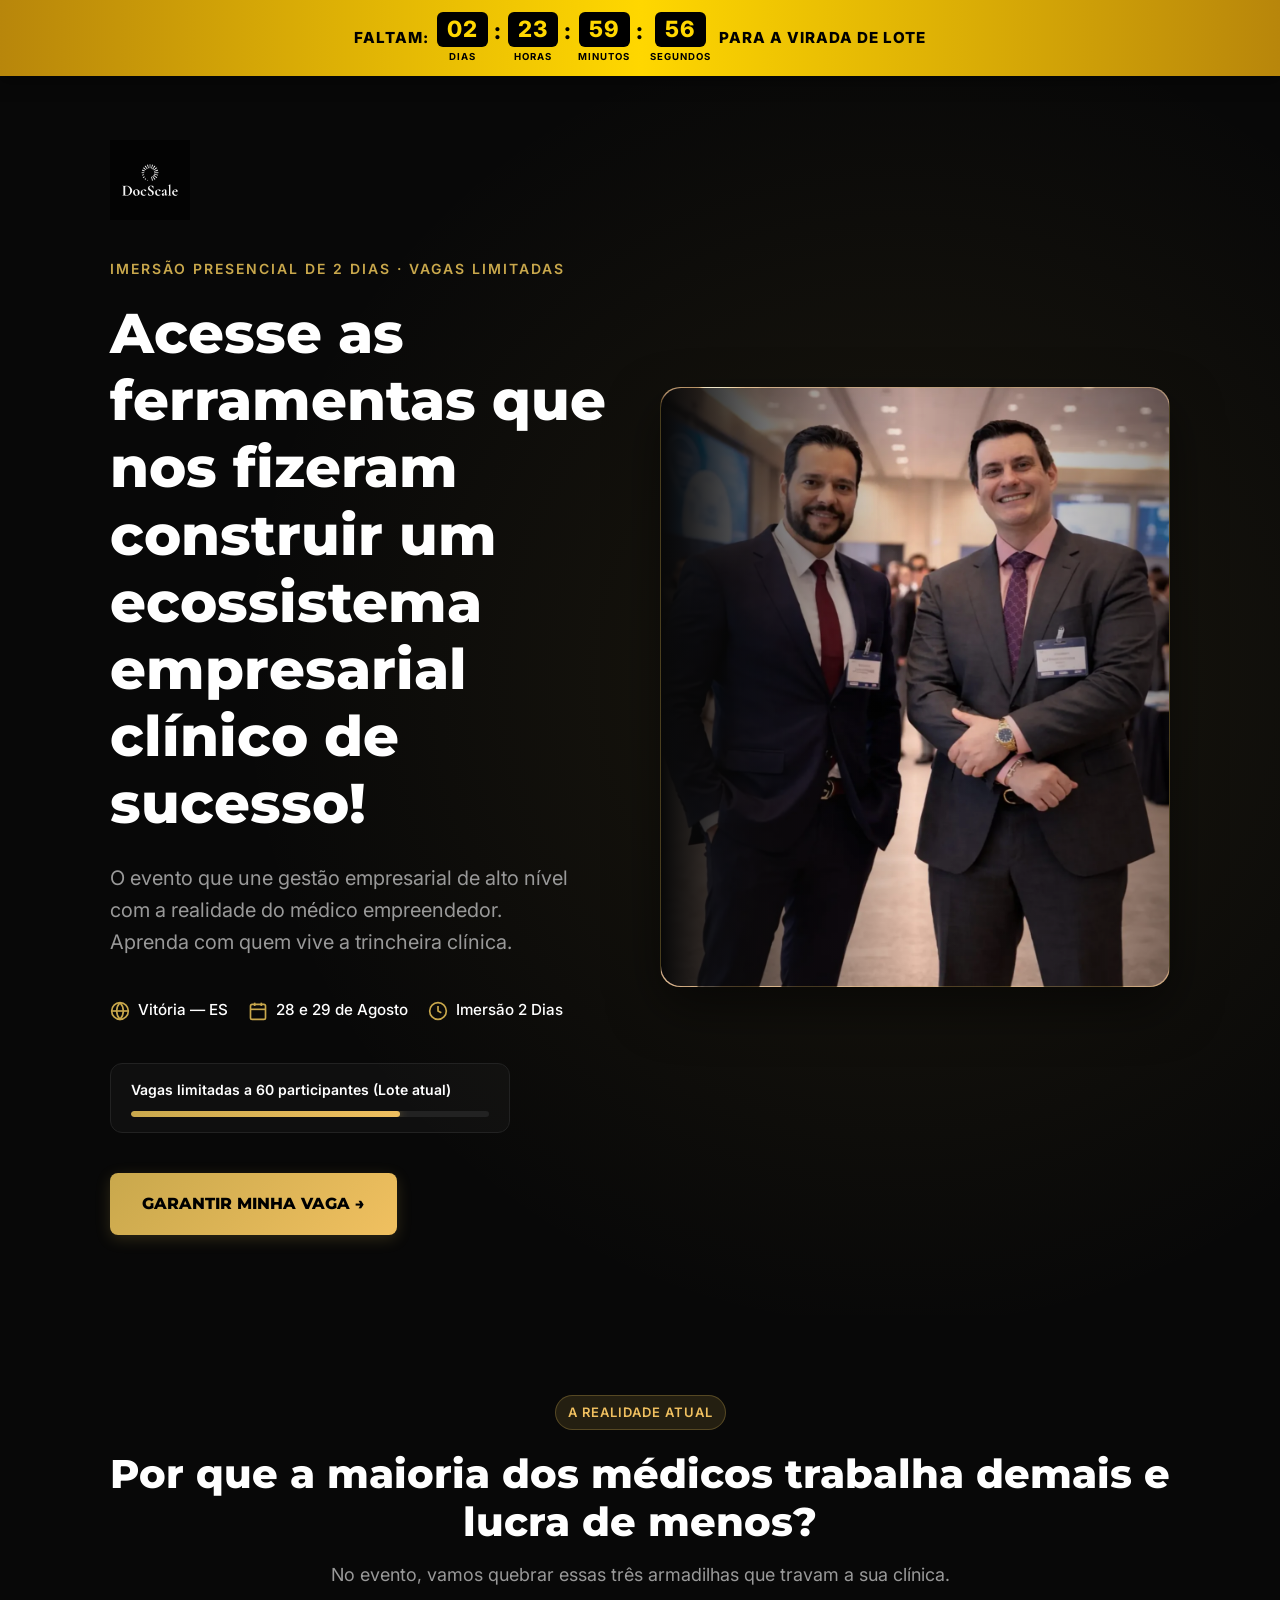
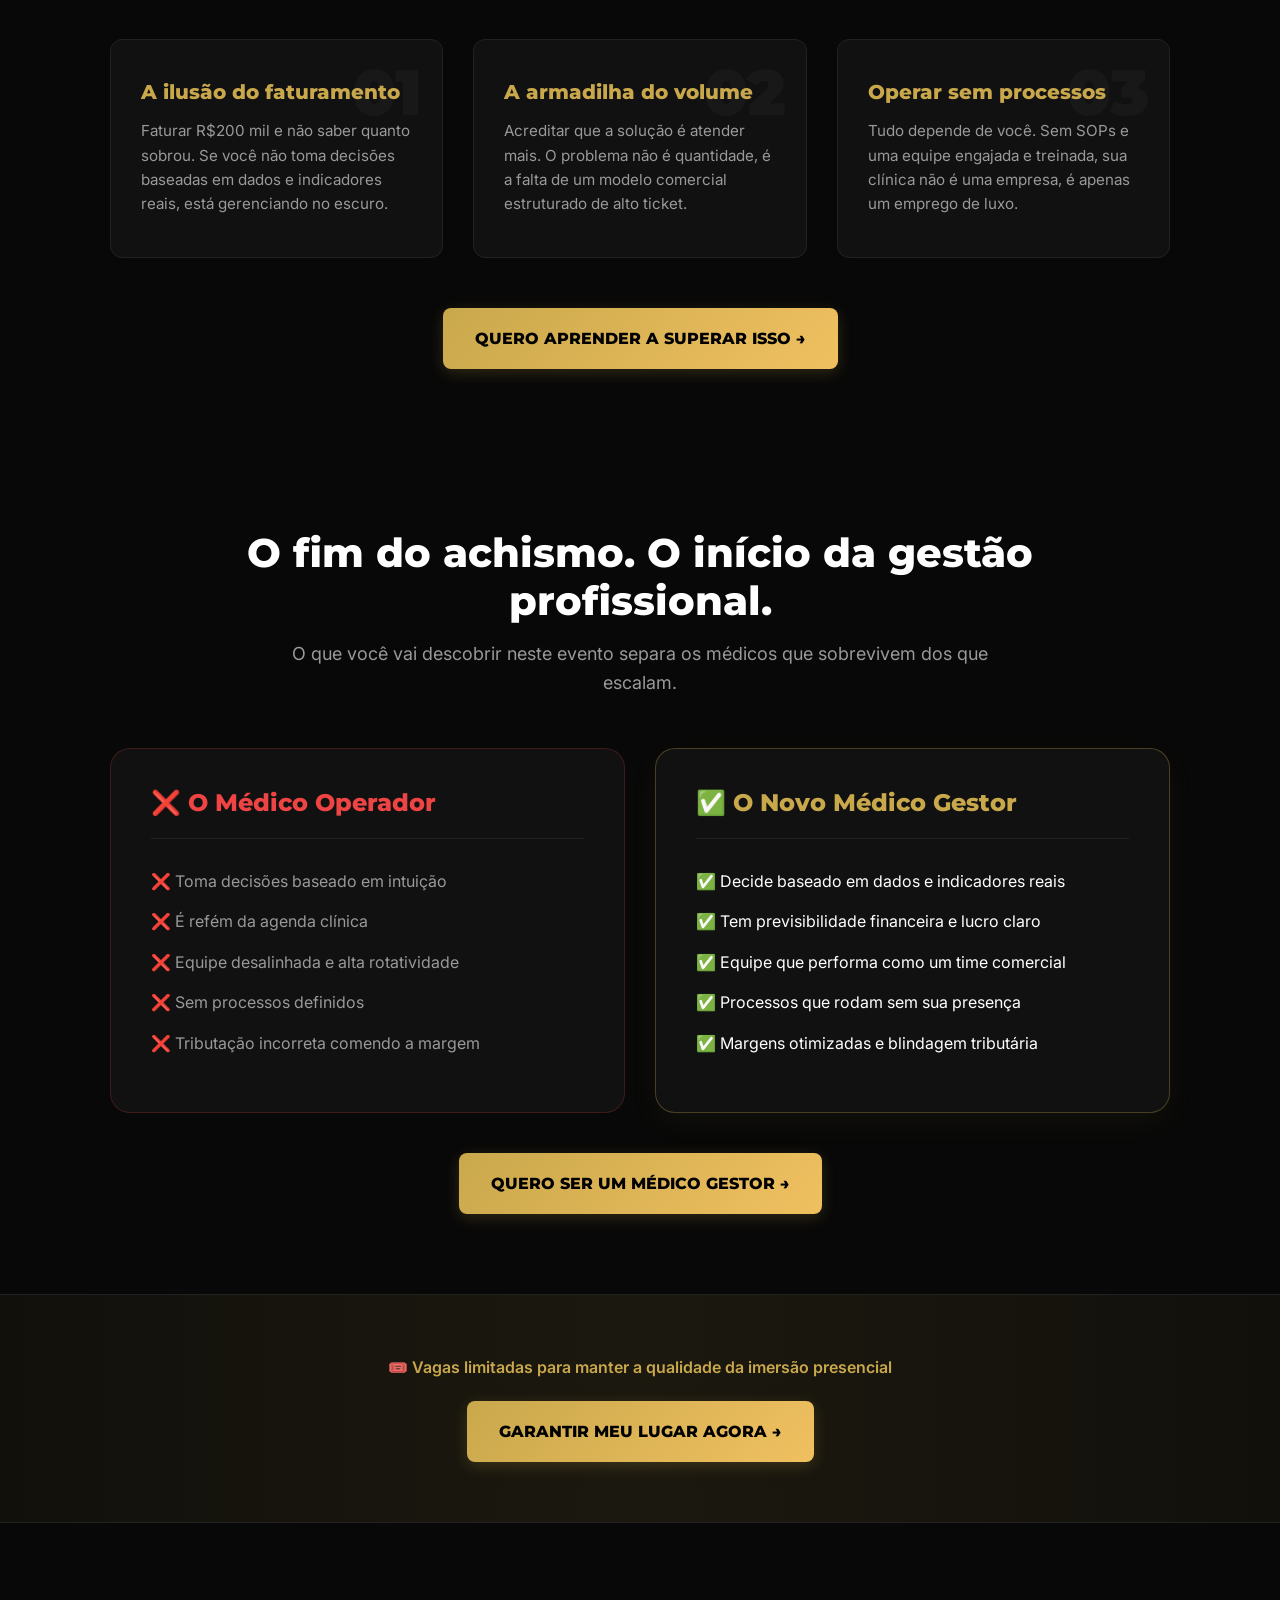
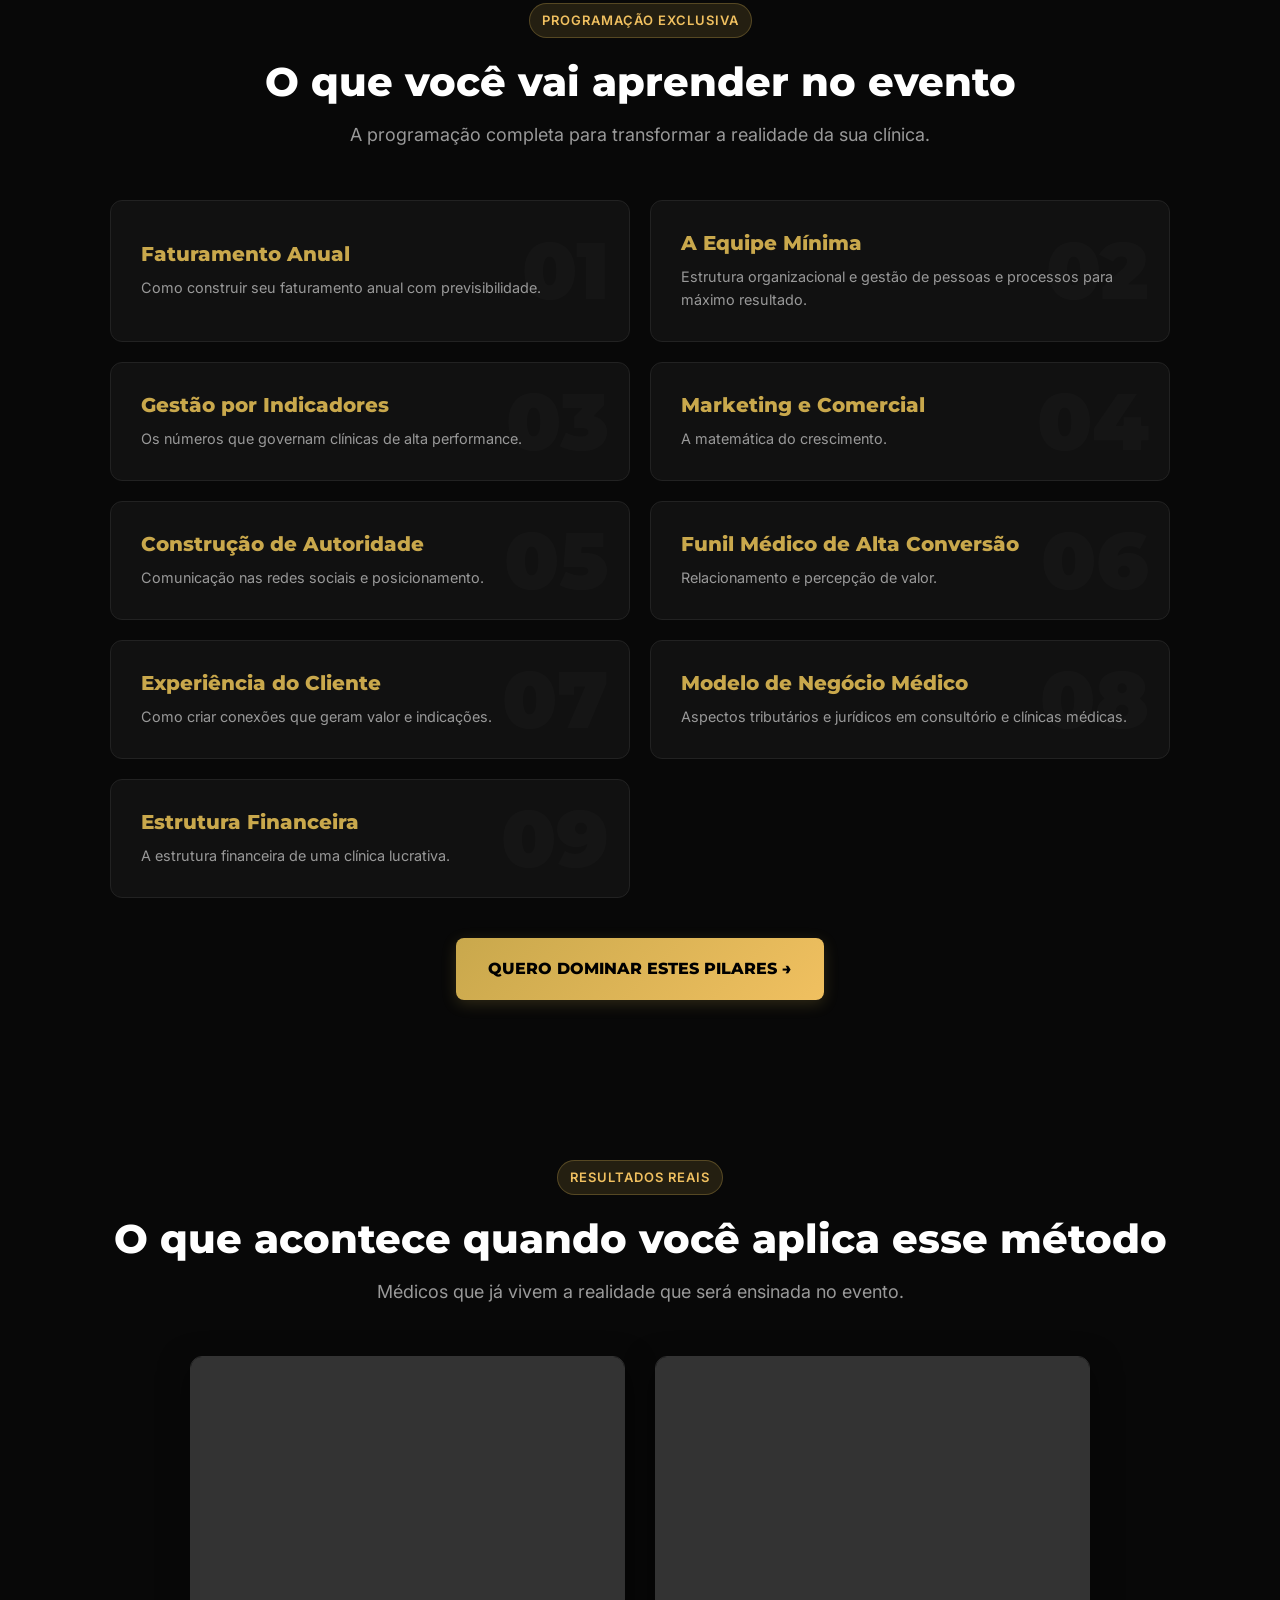
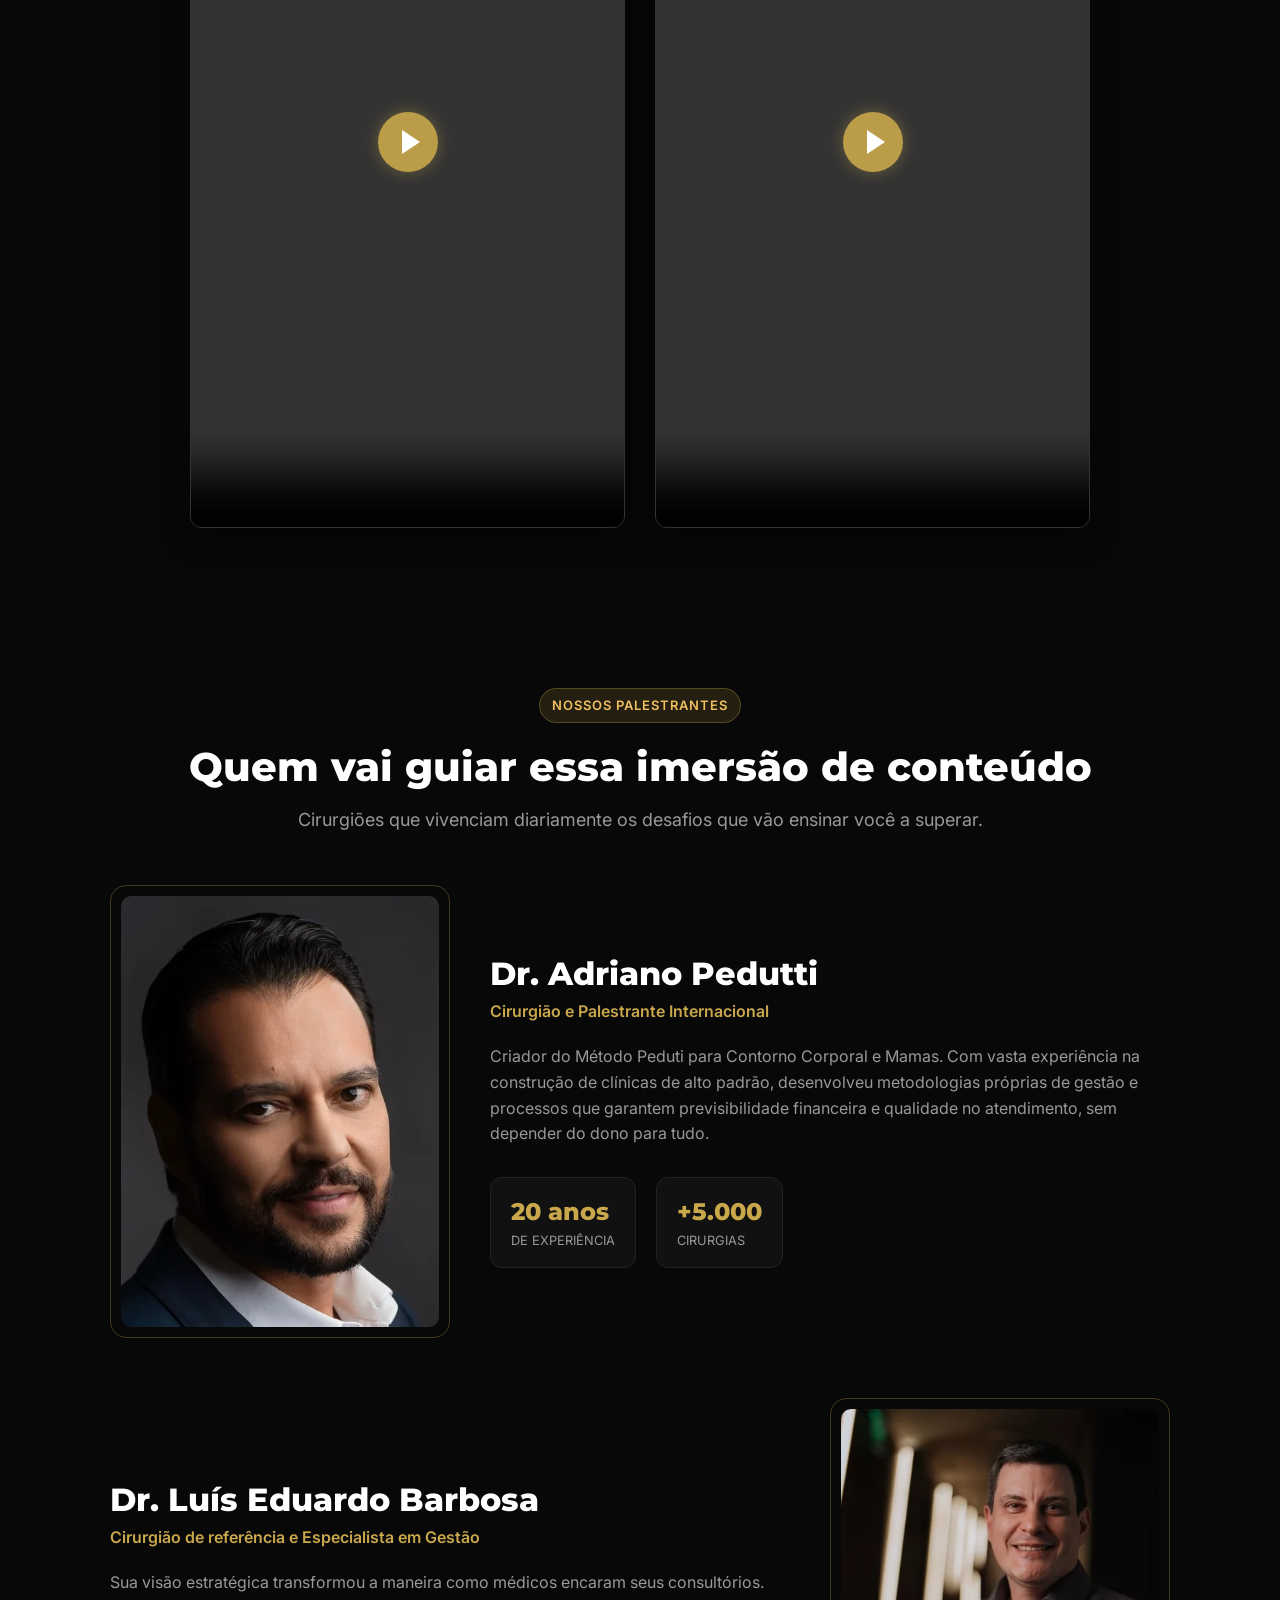
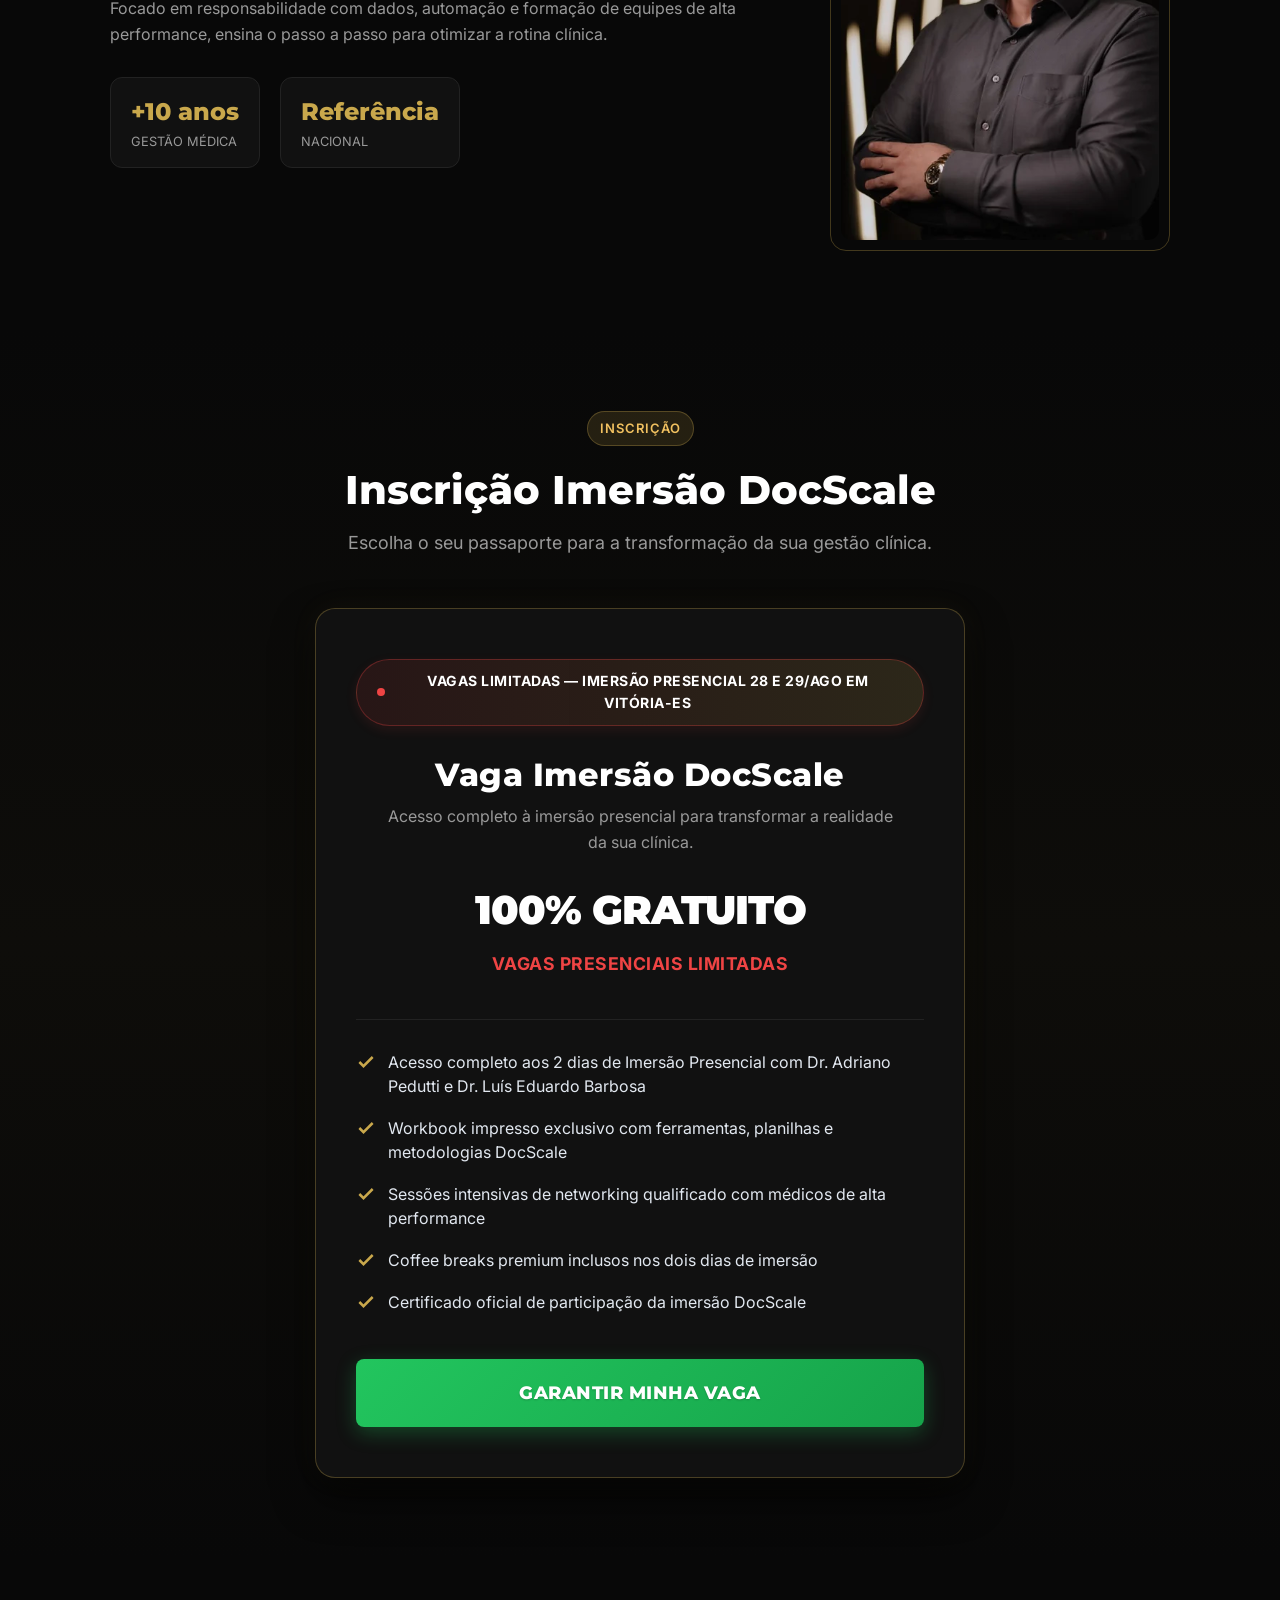
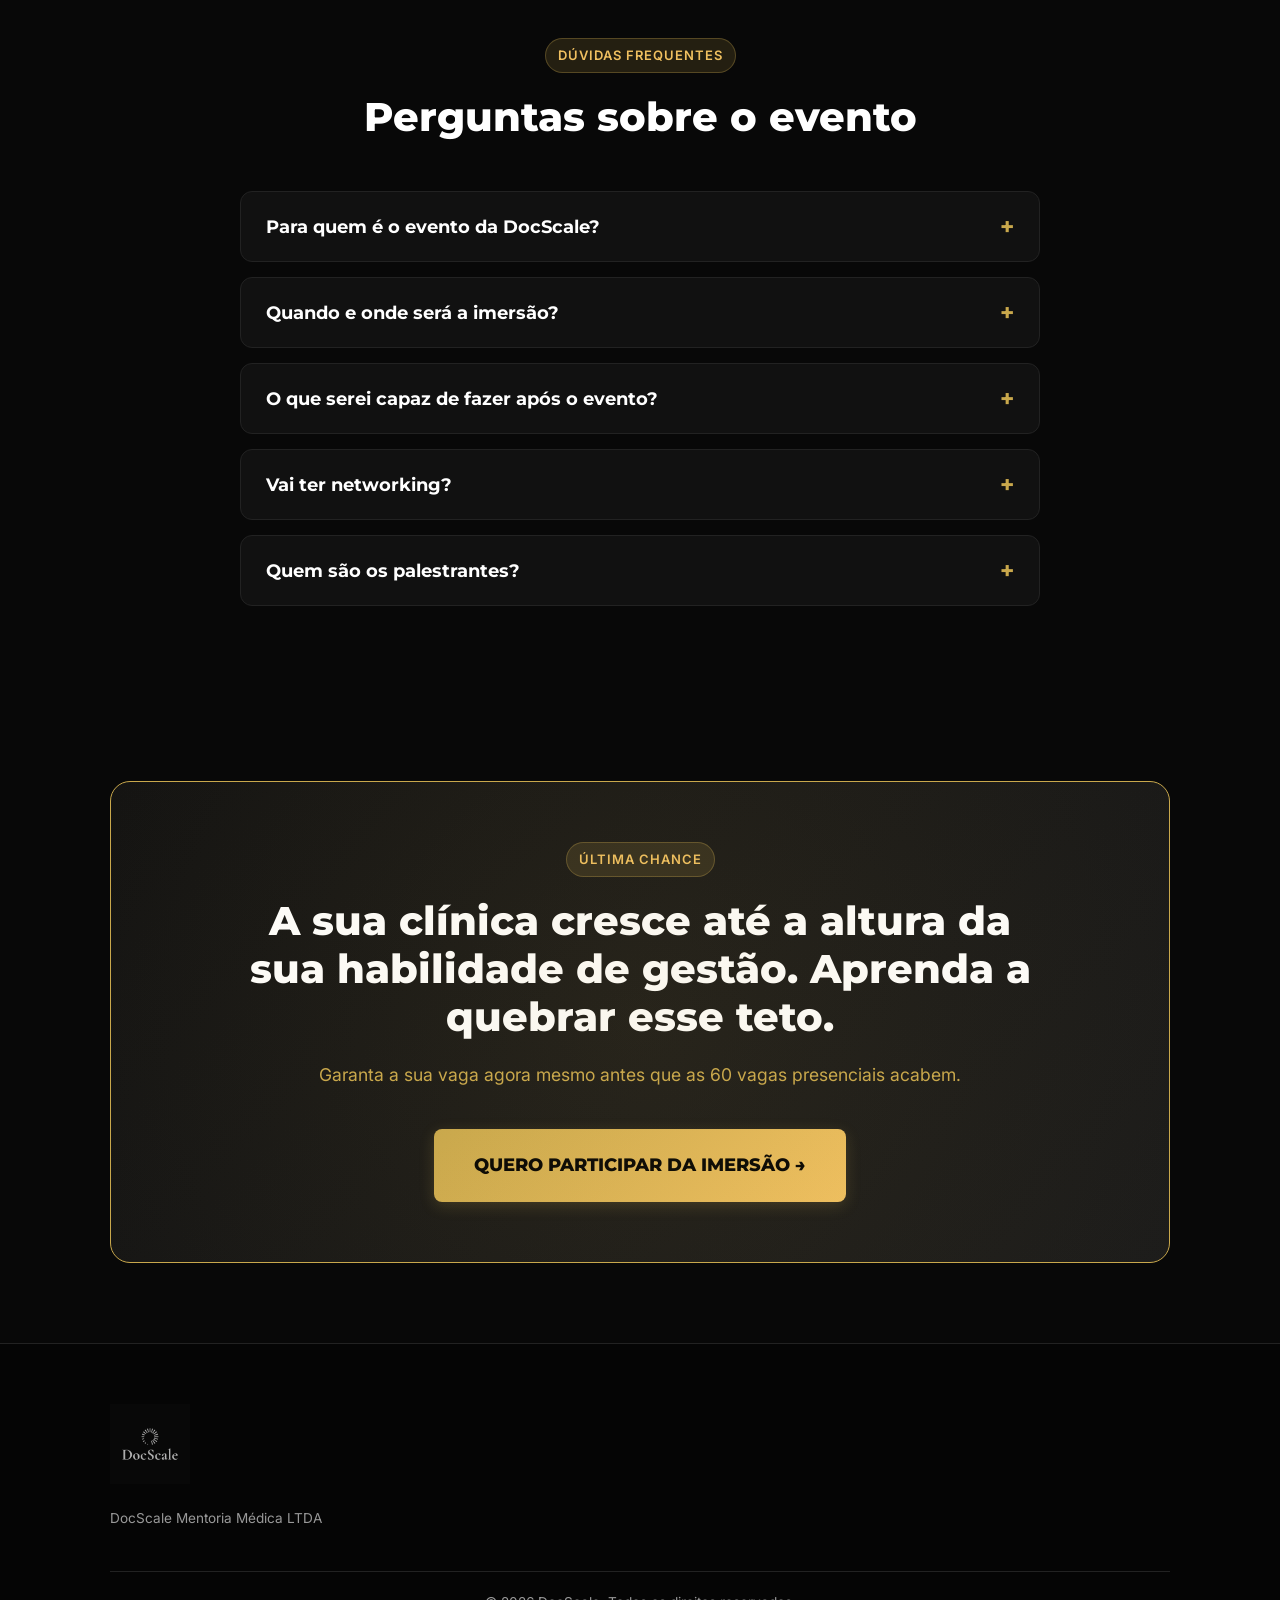
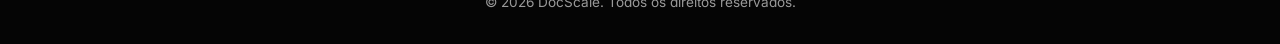
==== commit a8b617f8: "feat: atualiza evento para gratuito e link do forms" ====
--- a/index.html
+++ b/index.html
@@ -413,38 +413,7 @@
 
 
 
-    <!-- Modal de Captura de Lead -->
-    <div id="lead-modal" class="modal-overlay">
-        <div class="modal-content">
-            <button class="modal-close" aria-label="Fechar modal">&times;</button>
-            <h3 class="modal-title">Garanta seu Ingresso</h3>
-            <form id="lead-form" class="modal-form gtm-lead-form">
-                <div class="form-group">
-                    <input type="text" id="name" placeholder="Nome completo" required>
-                </div>
-                <div class="form-group">
-                    <input type="email" id="email" placeholder="E-mail" required>
-                </div>
-                <div class="form-group">
-                    <input type="tel" id="whatsapp" placeholder="WhatsApp" required>
-                </div>
-                <div class="form-group">
-                    <input type="text" id="specialty" placeholder="Especialidade médica" required>
-                </div>
-                <div class="form-group">
-                    <select id="revenue" required>
-                        <option value="" disabled selected>Faturamento mensal da clínica</option>
-                        <option value="Ate 50k">Até R$ 50.000</option>
-                        <option value="50k a 100k">De R$ 50.000 a R$ 100.000</option>
-                        <option value="100k a 200k">De R$ 100.000 a R$ 200.000</option>
-                        <option value="Acima de 200k">Acima de R$ 200.000</option>
-                    </select>
-                </div>
-                <button type="submit" class="cta-button submit-btn" disabled>CONCLUIR INSCRIÇÃO</button>
-                <p class="privacy-text">🔒 Seus dados são protegidos</p>
-            </form>
-        </div>
-    </div>
+
 
     <!-- SEÇÃO 1 — HERO -->
     <section class="hero-section">
@@ -477,7 +446,7 @@
                     </div>
                 </div>
 
-                <a href="#inscricao" class="cta-button">GARANTIR MEU INGRESSO &rarr;</a>
+                <a href="#inscricao" class="cta-button">GARANTIR MINHA VAGA &rarr;</a>
             </div>
             <div class="hero-image-area"></div>
         </div>
@@ -557,7 +526,7 @@
     <!-- CTA INTERMEDIÁRIO -->
     <section class="intermediate-cta">
         <div class="container text-center fade-up">
-            <p class="cta-guarantee">🎟️ Ingressos limitados para manter a qualidade da imersão presencial</p>
+            <p class="cta-guarantee">🎟️ Vagas limitadas para manter a qualidade da imersão presencial</p>
             <a href="#inscricao" class="cta-button">GARANTIR MEU LUGAR AGORA &rarr;</a>
         </div>
     </section>
@@ -711,7 +680,7 @@
         <div class="container fade-up">
             <div class="section-header">
                 <span class="tag">Inscrição</span>
-                <h2 class="section-title">Ingresso Imersão DocScale</h2>
+                <h2 class="section-title">Inscrição Imersão DocScale</h2>
                 <p class="section-subtitle">Escolha o seu passaporte para a transformação da sua gestão clínica.</p>
             </div>
             
@@ -723,21 +692,15 @@
                         Vagas limitadas — Imersão presencial 28 e 29/ago em Vitória-ES
                     </div>
                     
-                    <h3 class="ticket-name">Ingresso Imersão DocScale</h3>
+                    <h3 class="ticket-name">Vaga Imersão DocScale</h3>
                     
                     <p class="ticket-description">Acesso completo à imersão presencial para transformar a realidade da sua clínica.</p>
                     
                     <!-- Pricing Info -->
-                    <div class="price-anchoring">
-                        <span class="old-price">De <span class="strikethrough">R$ 6.997,00</span></span>
-                        <span class="new-price-label">por apenas</span>
-                    </div>
-                    <div class="price-box">
-                        <span class="price-currency">R$</span>
-                        <span class="price-value">897,00</span>
-                        <span class="price-period">(lote atual)</span>
-                    </div>
-                    <p class="scarcity-text">Próximo lote: R$ 1.167,00</p>
+                    <div class="price-box" style="margin: 20px 0;">
+                        <span class="price-value" style="font-size: 2.5rem;">100% GRATUITO</span>
+                    </div>
+                    <p class="scarcity-text">Vagas presenciais limitadas</p>
                     
                     <!-- Inclusions List -->
                     <ul class="inclusions-list">
@@ -774,15 +737,7 @@
                     </ul>
                     
                     <!-- CTA Button -->
-                    <a href="https://pay.kiwify.com.br/vZEs3rh" class="cta-button green-cta">GARANTIR MINHA VAGA</a>
-                    
-                    <p class="secure-checkout">
-                        <svg class="lock-icon" viewBox="0 0 24 24" fill="none" stroke="currentColor" stroke-width="2" style="width: 14px; height: 14px; margin-right: 4px; vertical-align: middle;">
-                            <rect x="3" y="11" width="18" height="11" rx="2" ry="2"></rect>
-                            <path d="M7 11V7a5 5 0 0 1 10 0v4"></path>
-                        </svg>
-                        Ambiente de pagamento 100% seguro
-                    </p>
+                    <a href="https://docs.google.com/forms/d/e/1FAIpQLSeyPVkzXWZXguKYmRKNeJ_3U300uxNzBwGm79vuzyJNLr3QXw/viewform?usp=publish-editor" target="_blank" class="cta-button green-cta">GARANTIR MINHA VAGA</a>
                 </div>
             </div>
         </div>
@@ -852,7 +807,7 @@
             <div class="final-cta-card">
                 <span class="tag">Última Chance</span>
                 <h2 class="cta-title">A sua clínica cresce até a altura da sua habilidade de gestão. Aprenda a quebrar esse teto.</h2>
-                <p class="cta-urgency">Garanta o seu ingresso agora mesmo antes que as 60 vagas presenciais acabem.</p>
+                <p class="cta-urgency">Garanta a sua vaga agora mesmo antes que as 60 vagas presenciais acabem.</p>
                 
                 <a href="#inscricao" class="cta-button large-cta">QUERO PARTICIPAR DA IMERSÃO &rarr;</a>
             </div>
@@ -878,7 +833,7 @@
 
     <!-- Sticky CTA Mobile -->
     <div class="sticky-cta-mobile">
-        <a href="#inscricao" class="cta-button">GARANTIR MEU INGRESSO</a>
+        <a href="#inscricao" class="cta-button">GARANTIR MINHA VAGA</a>
     </div>
 
     <script src="script.js?v=2026072702" defer></script>
